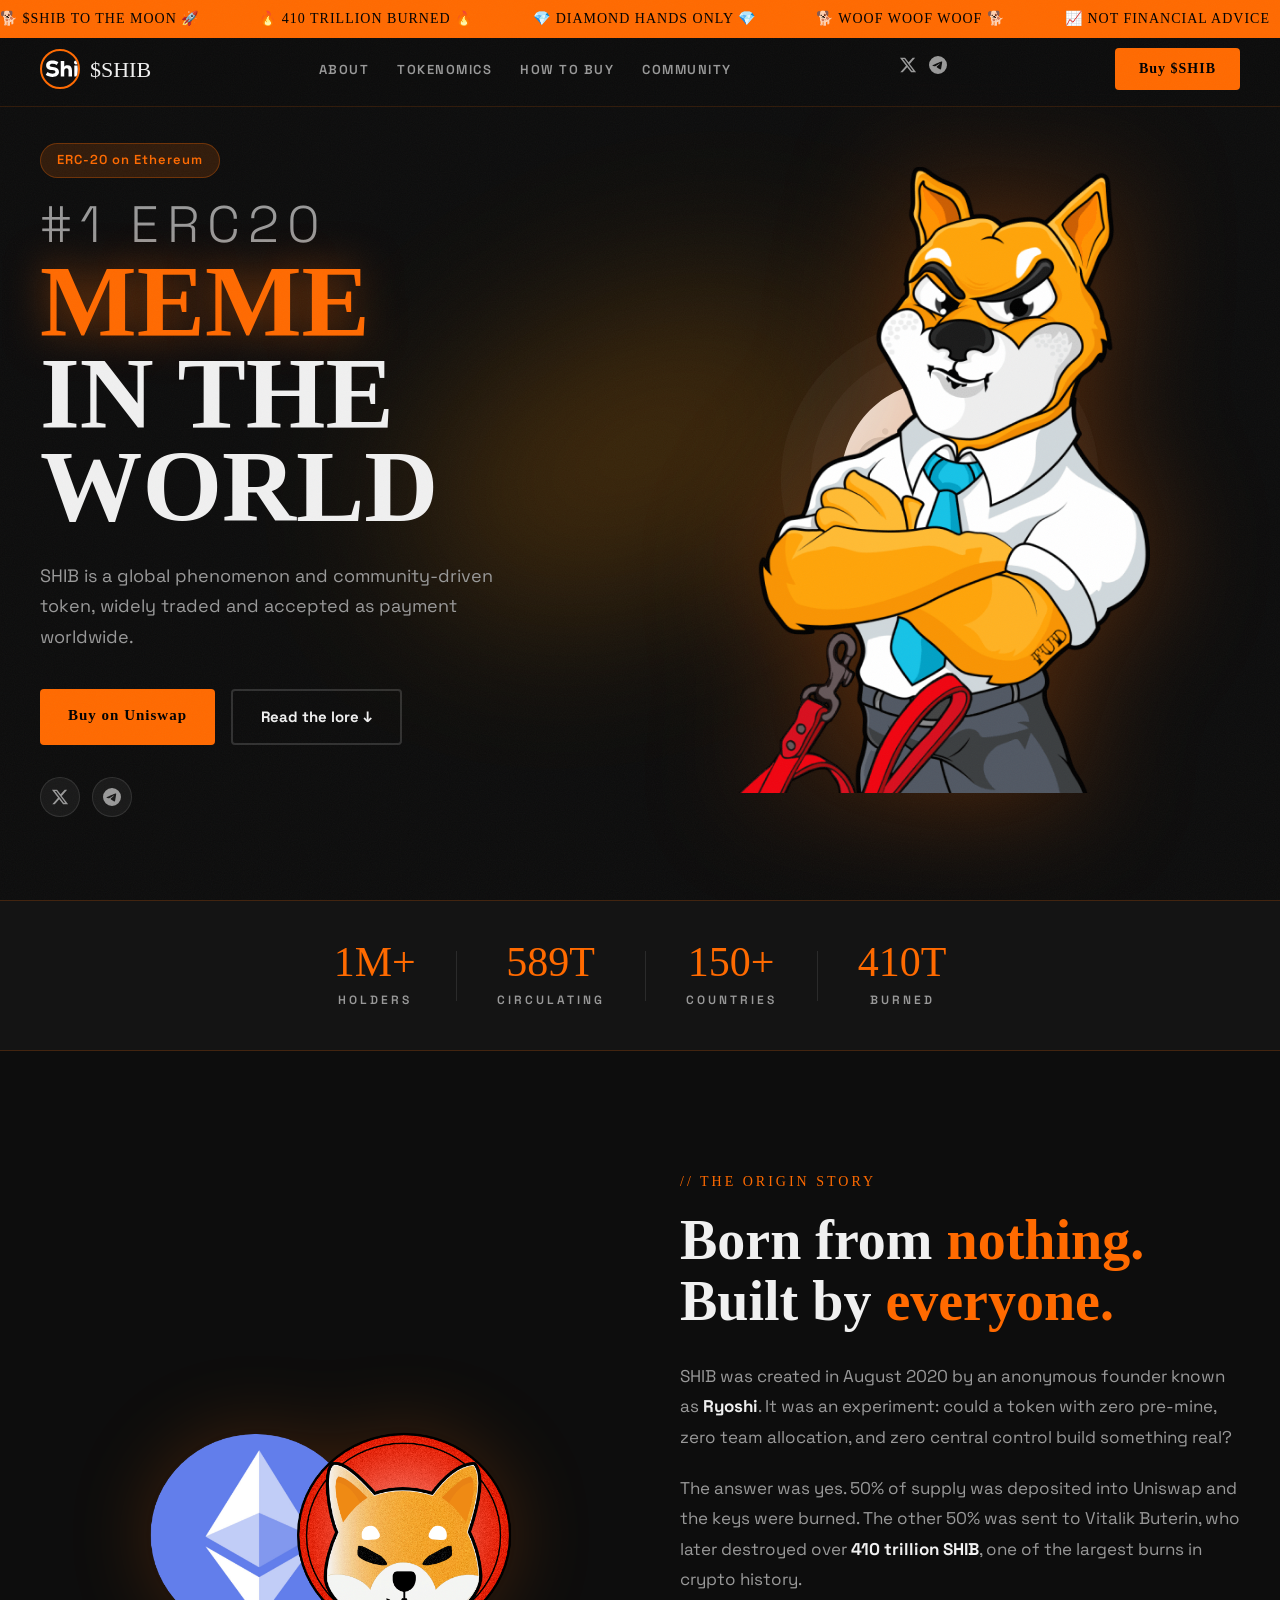
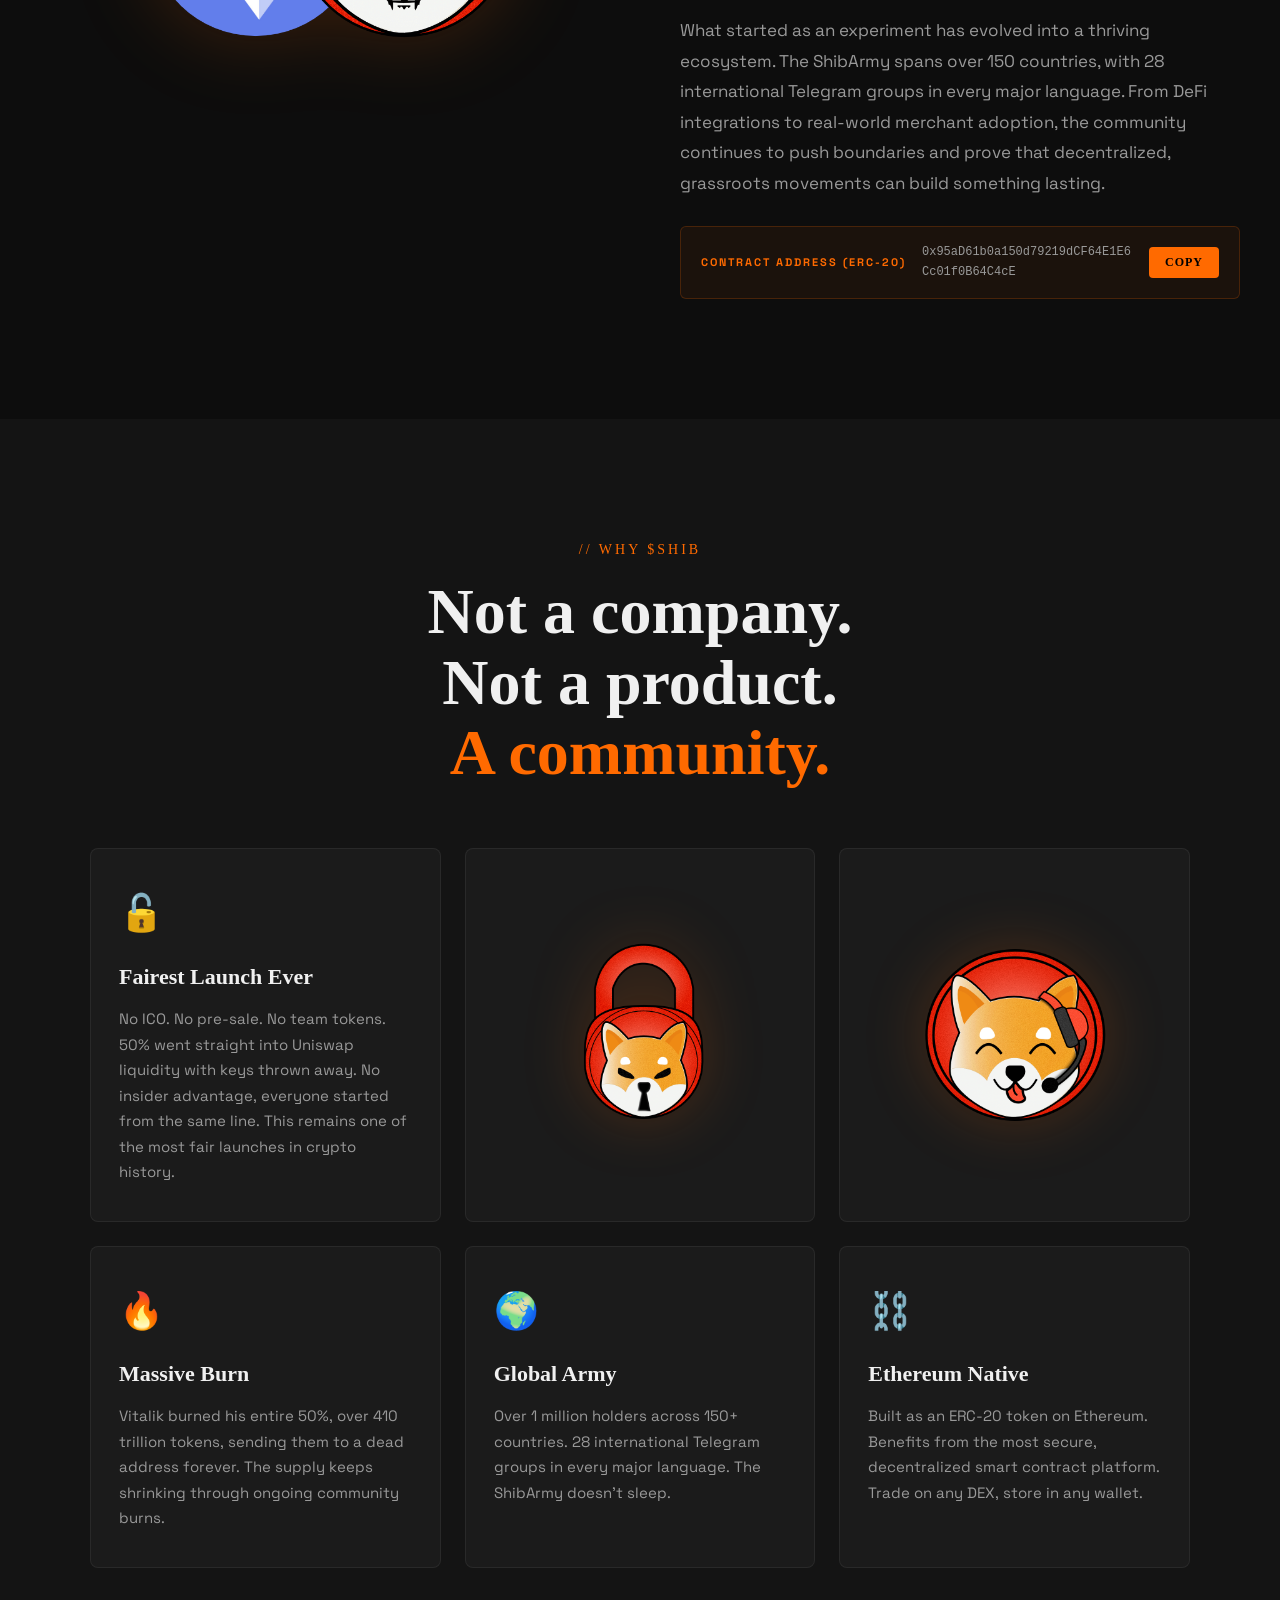
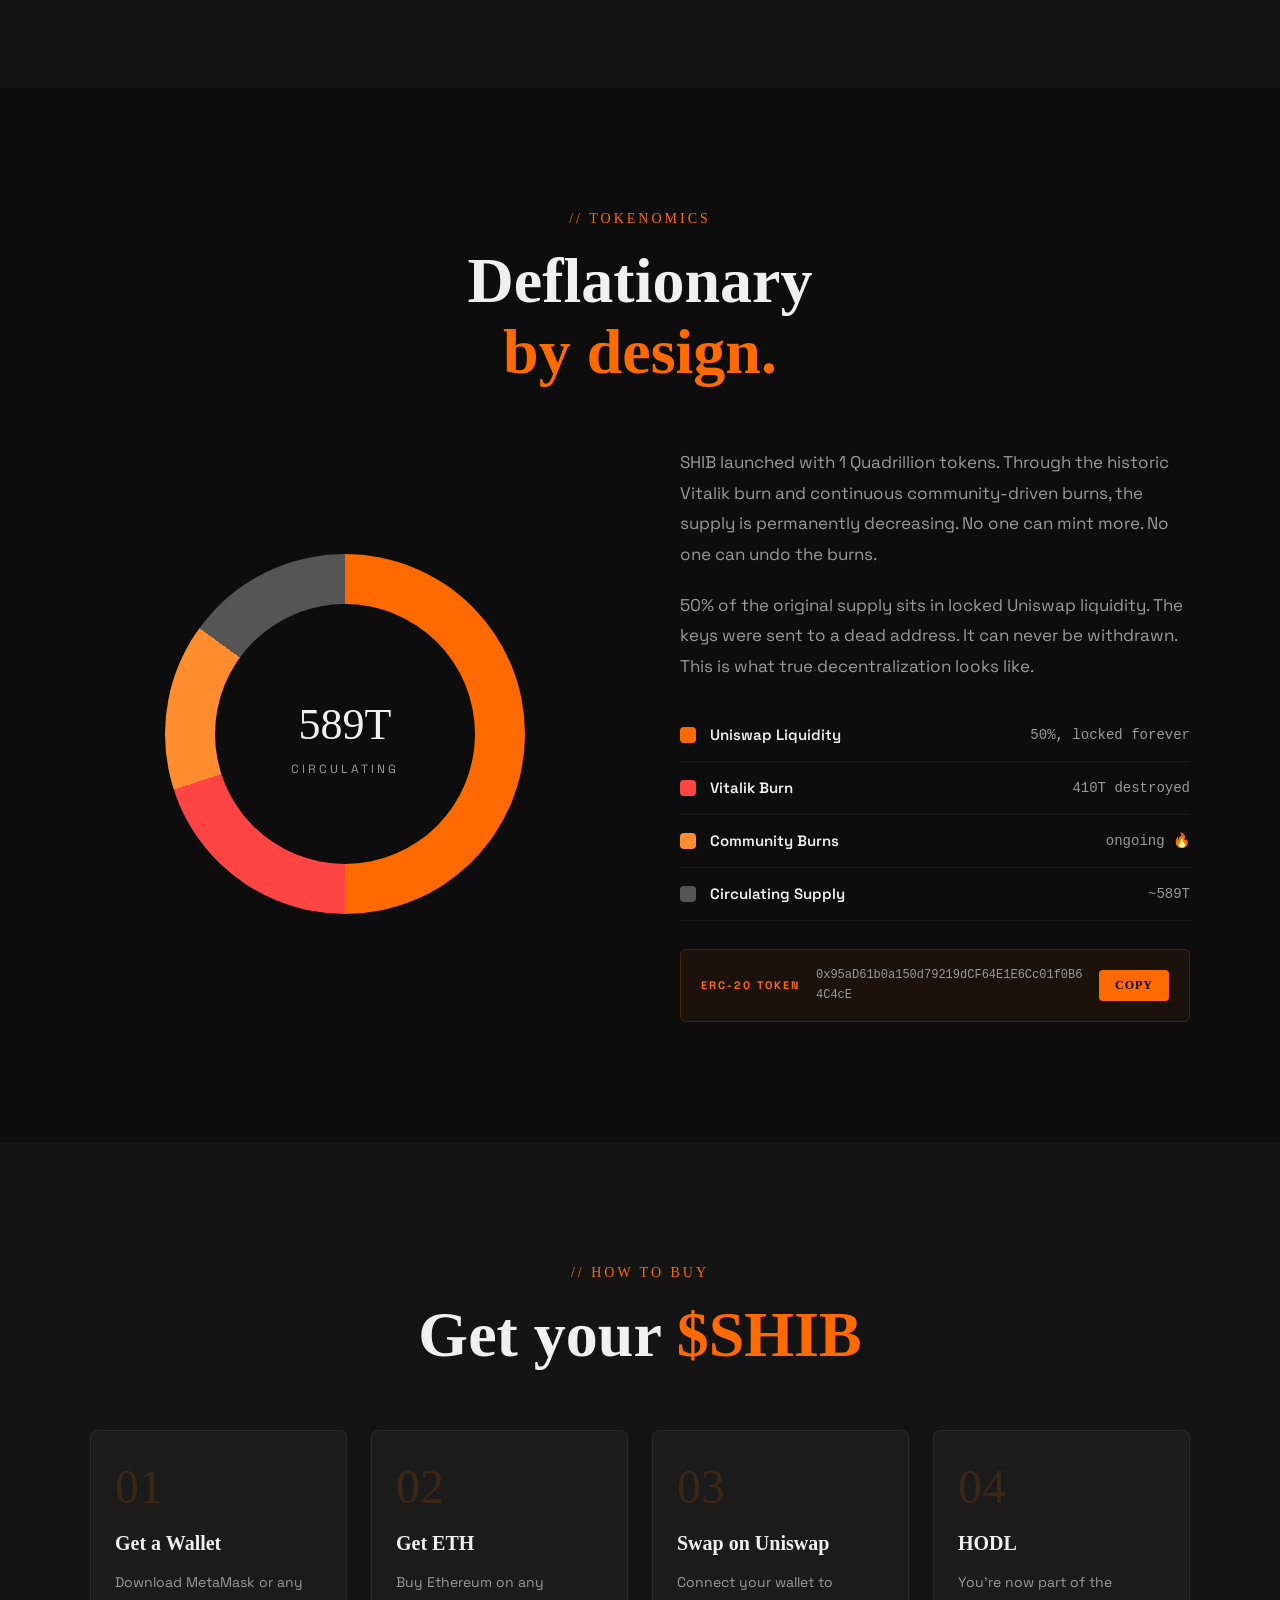
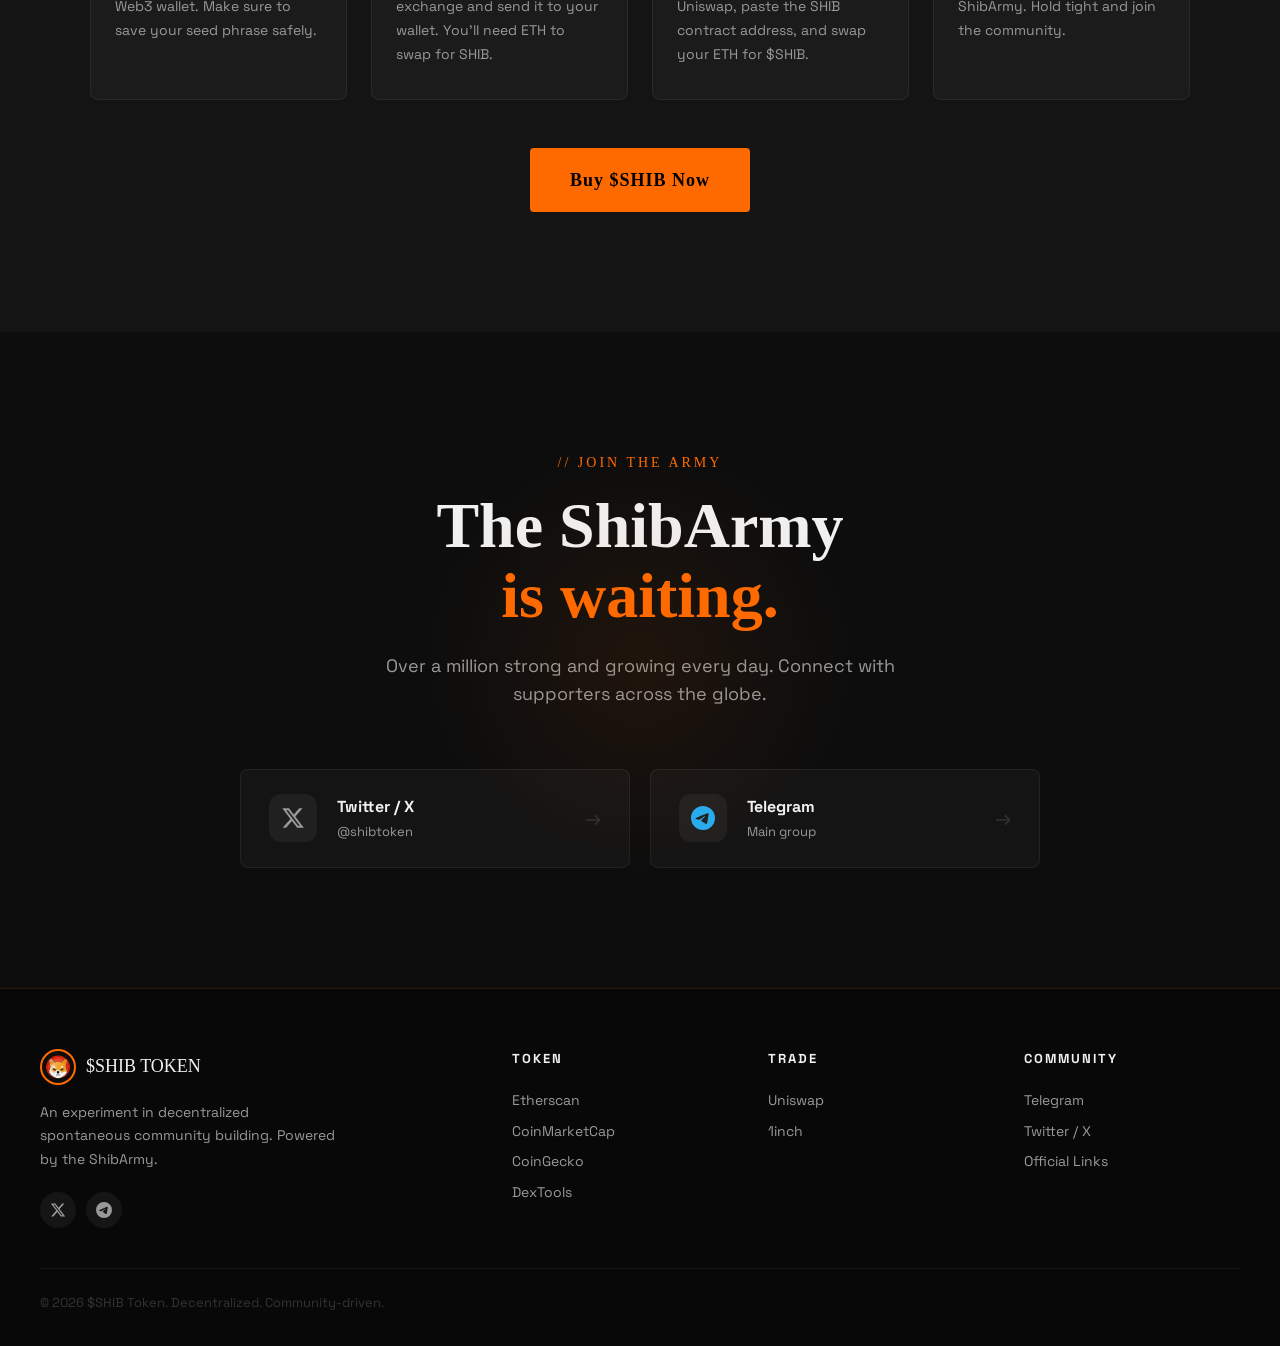
==== index.html @ 5018c24f "Update hero text and enrich about section" ====
<!DOCTYPE html>
<html lang="en">
<head>
<meta charset="UTF-8">
<meta name="viewport" content="width=device-width, initial-scale=1.0">
<title>$SHIB - Ranked #1 Token on ETH</title>
<meta name="description" content="SHIB is an experiment in decentralized spontaneous community building. The top ranked token on Ethereum.">
<link rel="icon" href="images/logo-shib.png">
<link rel="preconnect" href="https://fonts.googleapis.com">
<link href="https://fonts.googleapis.com/css2?family=Permanent+Marker&family=Space+Grotesk:wght@300;400;500;600;700&display=swap" rel="stylesheet">
<link rel="stylesheet" href="css/style.css">
</head>
<body>

<!-- NOISE OVERLAY -->
<div class="noise"></div>

<!-- MARQUEE TICKER -->
<div class="marquee-wrap">
  <div class="marquee">
    <span>🐕 $SHIB TO THE MOON 🚀</span>
    <span>🔥 410 TRILLION BURNED 🔥</span>
    <span>💎 DIAMOND HANDS ONLY 💎</span>
    <span>🐕 WOOF WOOF WOOF 🐕</span>
    <span>📈 NOT FINANCIAL ADVICE </span>
    <span>🌙 LAMBO SOON 🌙</span>
    <span>🐕 $SHIB TO THE MOON 🚀</span>
    <span>🔥 410 TRILLION BURNED 🔥</span>
    <span>💎 DIAMOND HANDS ONLY 💎</span>
    <span> WOOF WOOF WOOF 🐕</span>
    <span>📈 NOT FINANCIAL ADVICE 📈</span>
    <span>🌙 LAMBO SOON </span>
  </div>
</div>

<!-- NAV -->
<nav>
  <a href="#" class="logo">
    <img src="images/shibio_logo.svg" alt="SHIB">
    <span>$SHIB</span>
  </a>
  <ul>
    <li><a href="#about">About</a></li>
    <li><a href="#tokenomics">Tokenomics</a></li>
    <li><a href="#how-to-buy">How to Buy</a></li>
    <li><a href="#community">Community</a></li>
  </ul>
  <div class="nav-socials">
    <a href="https://x.com/0xShibToken" target="_blank" title="Twitter/X">
      <svg viewBox="0 0 24 24" fill="currentColor"><path d="M18.244 2.25h3.308l-7.227 8.26 8.502 11.24H16.17l-5.214-6.817L4.99 21.75H1.68l7.73-8.835L1.254 2.25H8.08l4.713 6.231zm-1.161 17.52h1.833L7.084 4.126H5.117z"/></svg>
    </a>
    <a href="https://t.me/+j9BqS_RCvS4wYzAx" target="_blank" title="Telegram">
      <svg viewBox="0 0 24 24" fill="currentColor"><path d="M11.944 0A12 12 0 0 0 0 12a12 12 0 0 0 12 12 12 12 0 0 0 12-12A12 12 0 0 0 12 0a12 12 0 0 0-.056 0zm4.962 7.224c.1-.002.321.023.465.14a.506.506 0 0 1 .171.325c.016.093.036.306.02.472-.18 1.898-.962 6.502-1.36 8.627-.168.9-.499 1.201-.82 1.23-.696.065-1.225-.46-1.9-.902-1.056-.693-1.653-1.124-2.678-1.8-1.185-.78-.417-1.21.258-1.91.177-.184 3.247-2.977 3.307-3.23.007-.032.014-.15-.056-.212s-.174-.041-.249-.024c-.106.024-1.793 1.14-5.061 3.345-.48.33-.913.49-1.302.48-.428-.008-1.252-.241-1.865-.44-.752-.245-1.349-.374-1.297-.789.027-.216.325-.437.893-.663 3.498-1.524 5.83-2.529 6.998-3.014 3.332-1.386 4.025-1.627 4.476-1.635z"/></svg>
    </a>
  </div>
  <a class="buy-btn" href="https://app.uniswap.org/#/swap?outputCurrency=0x95ad61b0a150d79219dcf64e1e6cc01f0b64c4ce" target="_blank">Buy $SHIB</a>
  <button class="mobile-toggle" onclick="document.querySelector('nav ul').classList.toggle('open')">☰</button>
</nav>

<!-- HERO -->
<section class="hero">
  <img src="images/bg-glow.svg" alt="" class="hero-bg-glow-svg">
  <div class="hero-bg-glow"></div>
  <div class="hero-bg-glow hero-bg-glow-2"></div>
  <div class="hero-content">
    <div class="hero-badge">ERC-20 on Ethereum</div>
    <h1>
      <span class="line1">#1 ERC20</span>
      <span class="line2">MEME</span>
      <span class="line3">IN THE WORLD</span>
    </h1>
    <p>
      SHIB is a global phenomenon and community-driven token, widely traded 
      and accepted as payment worldwide.
    </p>
    <div class="hero-btns">
      <a class="btn btn-primary" href="https://app.uniswap.org/#/swap?outputCurrency=0x95ad61b0a150d79219dcf64e1e6cc01f0b64c4ce" target="_blank">Buy on Uniswap</a>
      <a class="btn btn-outline" href="#about">Read the lore ↓</a>
    </div>
    <div class="hero-socials">
      <a href="https://x.com/0xShibToken" target="_blank" class="social-icon" title="Twitter/X">
        <svg viewBox="0 0 24 24" fill="currentColor"><path d="M18.244 2.25h3.308l-7.227 8.26 8.502 11.24H16.17l-5.214-6.817L4.99 21.75H1.68l7.73-8.835L1.254 2.25H8.08l4.713 6.231zm-1.161 17.52h1.833L7.084 4.126H5.117z"/></svg>
      </a>
      <a href="https://t.me/+j9BqS_RCvS4wYzAx" target="_blank" class="social-icon" title="Telegram">
        <svg viewBox="0 0 24 24" fill="currentColor"><path d="M11.944 0A12 12 0 0 0 0 12a12 12 0 0 0 12 12 12 12 0 0 0 12-12A12 12 0 0 0 12 0a12 12 0 0 0-.056 0zm4.962 7.224c.1-.002.321.023.465.14a.506.506 0 0 1 .171.325c.016.093.036.306.02.472-.18 1.898-.962 6.502-1.36 8.627-.168.9-.499 1.201-.82 1.23-.696.065-1.225-.46-1.9-.902-1.056-.693-1.653-1.124-2.678-1.8-1.185-.78-.417-1.21.258-1.91.177-.184 3.247-2.977 3.307-3.23.007-.032.014-.15-.056-.212s-.174-.041-.249-.024c-.106.024-1.793 1.14-5.061 3.345-.48.33-.913.49-1.302.48-.428-.008-1.252-.241-1.865-.44-.752-.245-1.349-.374-1.297-.789.027-.216.325-.437.893-.663 3.498-1.524 5.83-2.529 6.998-3.014 3.332-1.386 4.025-1.627 4.476-1.635z"/></svg>
      </a>
    </div>
  </div>
  <div class="hero-visual">
    <img src="images/hero-shib.png" alt="SHIB Army" class="hero-shiba-img">
    <img src="images/moon.svg" alt="" class="moon-bg-svg">
  </div>
</section>

<!-- STATS BAR -->
<section class="stats-bar">
  <div class="stat-item">
    <div class="stat-num">1M+</div>
    <div class="stat-label">HOLDERS</div>
  </div>
  <div class="stat-divider"></div>
  <div class="stat-item">
    <div class="stat-num">589T</div>
    <div class="stat-label">CIRCULATING</div>
  </div>
  <div class="stat-divider"></div>
  <div class="stat-item">
    <div class="stat-num">150+</div>
    <div class="stat-label">COUNTRIES</div>
  </div>
  <div class="stat-divider"></div>
  <div class="stat-item">
    <div class="stat-num">410T</div>
    <div class="stat-label">BURNED </div>
  </div>
</section>

<!-- ABOUT / STORY -->
<section class="about" id="about">
  <div class="about-visual">
    <img src="images/04dd44_d01ce0c2e5f9420c81550a1bb2af27e5.png" alt="SHIB on Ethereum">
  </div>
  <div class="about-text">
    <div class="section-tag">// THE ORIGIN STORY</div>
    <h2>Born from <em>nothing.</em><br>Built by <em>everyone.</em></h2>
    <p>
      SHIB was created in August 2020 by an anonymous founder known as <strong>Ryoshi</strong>. 
      It was an experiment: could a token with zero pre-mine, zero team allocation, 
      and zero central control build something real?
    </p>
    <p>
      The answer was yes. 50% of supply was deposited into Uniswap and the keys 
      were burned. The other 50% was sent to Vitalik Buterin, who later destroyed 
      over <strong>410 trillion SHIB</strong>, one of the largest burns in crypto history.
    </p>
    <p>
      What started as an experiment has evolved into a thriving ecosystem. 
      The ShibArmy spans over 150 countries, with 28 international Telegram groups 
      in every major language. From DeFi integrations to real-world merchant adoption, 
      the community continues to push boundaries and prove that decentralized, 
      grassroots movements can build something lasting.
    </p>
    <div class="contract-box">
      <div class="contract-label">CONTRACT ADDRESS (ERC-20)</div>
      <div class="contract-addr">0x95aD61b0a150d79219dCF64E1E6Cc01f0B64C4cE</div>
      <button onclick="copyAddr(this)">COPY</button>
    </div>
  </div>
</section>

<!-- WHY SHIB -->
<section class="why-shib" id="features">
  <div class="section-header">
    <div class="section-tag">// WHY $SHIB</div>
    <h2>Not a company.<br>Not a product.<br><em>A community.</em></h2>
  </div>

  <div class="cards-grid">
    <div class="info-card">
      <div class="card-icon">🔓</div>
      <h3>Fairest Launch Ever</h3>
      <p>No ICO. No pre-sale. No team tokens. 50% went straight into Uniswap liquidity with keys thrown away. No insider advantage, everyone started from the same line. This remains one of the most fair launches in crypto history.</p>
    </div>
    <div class="info-card visual-card">
      <img src="images/04dd44_9ca2438480244b739e6771fefe79c482.png" alt="Locked">
    </div>
    <div class="info-card visual-card">
      <img src="images/04dd44_1ef4b6443b5245468d4ca9738fdfabd9.png" alt="Community">
    </div>
    <div class="info-card">
      <div class="card-icon">🔥</div>
      <h3>Massive Burn</h3>
      <p>Vitalik burned his entire 50%, over 410 trillion tokens, sending them to a dead address forever. The supply keeps shrinking through ongoing community burns.</p>
    </div>
    <div class="info-card">
      <div class="card-icon">🌍</div>
      <h3>Global Army</h3>
      <p>Over 1 million holders across 150+ countries. 28 international Telegram groups in every major language. The ShibArmy doesn't sleep.</p>
    </div>
    <div class="info-card">
      <div class="card-icon">⛓️</div>
      <h3>Ethereum Native</h3>
      <p>Built as an ERC-20 token on Ethereum. Benefits from the most secure, decentralized smart contract platform. Trade on any DEX, store in any wallet.</p>
    </div>
  </div>
</section>

<!-- TOKENOMICS -->
<section class="tokenomics" id="tokenomics">
  <div class="section-header">
    <div class="section-tag">// TOKENOMICS</div>
    <h2>Deflationary<br><em>by design.</em></h2>
  </div>
  <div class="tokenomics-content">
    <div class="token-chart-wrap">
      <div class="token-chart">
        <div class="donut"></div>
        <div class="donut-center">
          <div class="donut-num">589T</div>
          <div class="donut-label">CIRCULATING</div>
        </div>
      </div>
    </div>
    <div class="token-info">
      <p>
        SHIB launched with 1 Quadrillion tokens. Through the historic Vitalik burn 
        and continuous community-driven burns, the supply is permanently decreasing. 
        No one can mint more. No one can undo the burns.
      </p>
      <p>
        50% of the original supply sits in locked Uniswap liquidity.
        The keys were sent to a dead address. It can never be withdrawn. 
        This is what true decentralization looks like.
      </p>
      <div class="token-legend">
        <div class="legend-row">
          <div class="legend-color" style="background:var(--orange)"></div>
          <span>Uniswap Liquidity</span>
          <span class="legend-pct">50%, locked forever</span>
        </div>
        <div class="legend-row">
          <div class="legend-color" style="background:#ff4444"></div>
          <span>Vitalik Burn</span>
          <span class="legend-pct">410T destroyed</span>
        </div>
        <div class="legend-row">
          <div class="legend-color" style="background:#ff8c2e"></div>
          <span>Community Burns</span>
          <span class="legend-pct">ongoing 🔥</span>
        </div>
        <div class="legend-row">
          <div class="legend-color" style="background:#555"></div>
          <span>Circulating Supply</span>
          <span class="legend-pct">~589T</span>
        </div>
      </div>
      <div class="contract-box">
        <div class="contract-label">ERC-20 TOKEN</div>
        <div class="contract-addr">0x95aD61b0a150d79219dCF64E1E6Cc01f0B64C4cE</div>
        <button onclick="copyAddr(this)">COPY</button>
      </div>
    </div>
  </div>
</section>

<!-- HOW TO BUY -->
<section class="how-to-buy" id="how-to-buy">
  <div class="section-header">
    <div class="section-tag">// HOW TO BUY</div>
    <h2>Get your <em>$SHIB</em></h2>
  </div>
  <div class="steps-grid">
    <div class="step-card">
      <div class="step-num">01</div>
      <h3>Get a Wallet</h3>
      <p>Download MetaMask or any Web3 wallet. Make sure to save your seed phrase safely.</p>
    </div>
    <div class="step-card">
      <div class="step-num">02</div>
      <h3>Get ETH</h3>
      <p>Buy Ethereum on any exchange and send it to your wallet. You'll need ETH to swap for SHIB.</p>
    </div>
    <div class="step-card">
      <div class="step-num">03</div>
      <h3>Swap on Uniswap</h3>
      <p>Connect your wallet to Uniswap, paste the SHIB contract address, and swap your ETH for $SHIB.</p>
    </div>
    <div class="step-card">
      <div class="step-num">04</div>
      <h3>HODL</h3>
      <p>You're now part of the ShibArmy. Hold tight and join the community.</p>
    </div>
  </div>
  <div class="how-to-buy-cta">
    <a class="btn btn-primary btn-large" href="https://app.uniswap.org/#/swap?outputCurrency=0x95ad61b0a150d79219dcf64e1e6cc01f0b64c4ce" target="_blank"> Buy $SHIB Now</a>
  </div>
</section>

<!-- COMMUNITY -->
<section class="community" id="community">
  <div class="community-bg-glow"></div>
  <div class="section-header">
    <div class="section-tag">// JOIN THE ARMY</div>
    <h2>The ShibArmy<br><em>is waiting.</em></h2>
    <p>Over a million strong and growing every day. Connect with supporters across the globe.</p>
  </div>
  <div class="social-links">
    <a href="https://x.com/0xShibToken" target="_blank" class="social-link-card">
      <div class="social-link-icon">
        <svg viewBox="0 0 24 24" fill="currentColor"><path d="M18.244 2.25h3.308l-7.227 8.26 8.502 11.24H16.17l-5.214-6.817L4.99 21.75H1.68l7.73-8.835L1.254 2.25H8.08l4.713 6.231zm-1.161 17.52h1.833L7.084 4.126H5.117z"/></svg>
      </div>
      <div class="social-link-info">
        <h4>Twitter / X</h4>
        <p>@shibtoken</p>
      </div>
      <div class="social-link-arrow">→</div>
    </a>
    <a href="https://t.me/+j9BqS_RCvS4wYzAx" target="_blank" class="social-link-card">
      <div class="social-link-icon telegram-icon">
        <svg viewBox="0 0 24 24" fill="currentColor"><path d="M11.944 0A12 12 0 0 0 0 12a12 12 0 0 0 12 12 12 12 0 0 0 12-12A12 12 0 0 0 12 0a12 12 0 0 0-.056 0zm4.962 7.224c.1-.002.321.023.465.14a.506.506 0 0 1 .171.325c.016.093.036.306.02.472-.18 1.898-.962 6.502-1.36 8.627-.168.9-.499 1.201-.82 1.23-.696.065-1.225-.46-1.9-.902-1.056-.693-1.653-1.124-2.678-1.8-1.185-.78-.417-1.21.258-1.91.177-.184 3.247-2.977 3.307-3.23.007-.032.014-.15-.056-.212s-.174-.041-.249-.024c-.106.024-1.793 1.14-5.061 3.345-.48.33-.913.49-1.302.48-.428-.008-1.252-.241-1.865-.44-.752-.245-1.349-.374-1.297-.789.027-.216.325-.437.893-.663 3.498-1.524 5.83-2.529 6.998-3.014 3.332-1.386 4.025-1.627 4.476-1.635z"/></svg>
      </div>
      <div class="social-link-info">
        <h4>Telegram</h4>
        <p>Main group</p>
      </div>
      <div class="social-link-arrow">→</div>
    </a>
  </div>
</section>

<!-- FOOTER -->
<footer>
  <div class="footer-top">
    <div class="footer-brand-col">
      <div class="footer-logo">
        <img src="images/logo-shib.png" alt="SHIB">
        <span>$SHIB TOKEN</span>
      </div>
      <p>An experiment in decentralized spontaneous community building. Powered by the ShibArmy.</p>
      <div class="footer-socials">
        <a href="https://x.com/0xShibToken" target="_blank">
          <svg viewBox="0 0 24 24" fill="currentColor"><path d="M18.244 2.25h3.308l-7.227 8.26 8.502 11.24H16.17l-5.214-6.817L4.99 21.75H1.68l7.73-8.835L1.254 2.25H8.08l4.713 6.231zm-1.161 17.52h1.833L7.084 4.126H5.117z"/></svg>
        </a>
        <a href="https://t.me/+j9BqS_RCvS4wYzAx" target="_blank">
          <svg viewBox="0 0 24 24" fill="currentColor"><path d="M11.944 0A12 12 0 0 0 0 12a12 12 0 0 0 12 12 12 12 0 0 0 12-12A12 12 0 0 0 12 0a12 12 0 0 0-.056 0zm4.962 7.224c.1-.002.321.023.465.14a.506.506 0 0 1 .171.325c.016.093.036.306.02.472-.18 1.898-.962 6.502-1.36 8.627-.168.9-.499 1.201-.82 1.23-.696.065-1.225-.46-1.9-.902-1.056-.693-1.653-1.124-2.678-1.8-1.185-.78-.417-1.21.258-1.91.177-.184 3.247-2.977 3.307-3.23.007-.032.014-.15-.056-.212s-.174-.041-.249-.024c-.106.024-1.793 1.14-5.061 3.345-.48.33-.913.49-1.302.48-.428-.008-1.252-.241-1.865-.44-.752-.245-1.349-.374-1.297-.789.027-.216.325-.437.893-.663 3.498-1.524 5.83-2.529 6.998-3.014 3.332-1.386 4.025-1.627 4.476-1.635z"/></svg>
        </a>
      </div>
    </div>
    <div class="footer-links-col">
      <h5>Token</h5>
      <a href="https://etherscan.io/token/0x95aD61b0a150d79219dCF64E1E6Cc01f0B64C4cE" target="_blank">Etherscan</a>
      <a href="https://coinmarketcap.com/en/currencies/shiba-inu/" target="_blank">CoinMarketCap</a>
      <a href="https://www.coingecko.com/en/coins/shiba-inu" target="_blank">CoinGecko</a>
      <a href="https://www.dextools.io/app/uniswap/pair-explorer/0x811beed0119b4afce20d2583eb608c6f7af1954f" target="_blank">DexTools</a>
    </div>
    <div class="footer-links-col">
      <h5>Trade</h5>
      <a href="https://app.uniswap.org/#/swap?outputCurrency=0x95ad61b0a150d79219dcf64e1e6cc01f0b64c4ce" target="_blank">Uniswap</a>
      <a href="https://1inch.exchange/#/" target="_blank">1inch</a>
    </div>
    <div class="footer-links-col">
      <h5>Community</h5>
      <a href="https://t.me/+j9BqS_RCvS4wYzAx" target="_blank">Telegram</a>
      <a href="https://x.com/0xShibToken" target="_blank">Twitter / X</a>
      <a href="https://linktr.ee/officialshibtoken" target="_blank">Official Links</a>
    </div>
  </div>
  <div class="footer-bottom">
    <span>&copy; 2026 $SHIB Token. Decentralized. Community-driven.</span>
  </div>
</footer>

<script>
function copyAddr(btn) {
  const addr = '0x95aD61b0a150d79219dCF64E1E6Cc01f0B64C4cE';
  navigator.clipboard.writeText(addr).then(() => {
    const orig = btn.textContent;
    btn.textContent = 'COPIED!';
    btn.style.background = '#22c55e';
    setTimeout(() => {
      btn.textContent = orig;
      btn.style.background = '';
    }, 2000);
  });
}

document.querySelectorAll('a[href^="#"]').forEach(a => {
  a.addEventListener('click', e => {
    e.preventDefault();
    const t = document.querySelector(a.getAttribute('href'));
    if (t) t.scrollIntoView({ behavior: 'smooth', block: 'start' });
  });
});

// Parallax on hero image
window.addEventListener('scroll', () => {
  const hero = document.querySelector('.hero-shiba-img');
  if (hero) {
    const scrolled = window.pageYOffset;
    hero.style.transform = `translateY(${scrolled * 0.15}px)`;
  }
});
</script>
</body>
</html>
---- css/style.css ----
/* =============================================
   $SHIB — Meme Coin Style
   Raw, bold, chaotic energy
   ============================================= */

*, *::before, *::after { margin: 0; padding: 0; box-sizing: border-box; }

:root {
  --black: #000;
  --bg: #0d0d0d;
  --bg-card: #141414;
  --orange: #ff6a00;
  --orange-hot: #ff4500;
  --orange-light: #ff8c2e;
  --white: #f0f0f0;
  --gray: #999;
  --gray-dark: #333;
  --font-body: 'Space Grotesk', sans-serif;
  --font-marker: 'Permanent Marker', cursive;
}

html { scroll-behavior: smooth; }

body {
  font-family: var(--font-body);
  background: var(--bg);
  color: var(--white);
  line-height: 1.6;
  overflow-x: hidden;
}

a { color: inherit; text-decoration: none; }
img { max-width: 100%; display: block; }
::selection { background: var(--orange); color: var(--black); }

/* NOISE OVERLAY */
.noise {
  position: fixed;
  top: 0; left: 0;
  width: 100%; height: 100%;
  pointer-events: none;
  z-index: 9999;
  opacity: 0.035;
  background-image: url("data:image/svg+xml,%3Csvg viewBox='0 0 256 256' xmlns='http://www.w3.org/2000/svg'%3E%3Cfilter id='n'%3E%3CfeTurbulence type='fractalNoise' baseFrequency='0.9' numOctaves='4' stitchTiles='stitch'/%3E%3C/filter%3E%3Crect width='100%25' height='100%25' filter='url(%23n)'/%3E%3C/svg%3E");
  background-repeat: repeat;
  background-size: 256px 256px;
}

/* MARQUEE */
.marquee-wrap {
  position: fixed;
  top: 0; left: 0;
  width: 100%;
  z-index: 200;
  background: var(--orange);
  color: var(--black);
  padding: 8px 0;
  overflow: hidden;
  font-family: var(--font-marker);
  font-size: 14px;
  letter-spacing: 1px;
}
.marquee {
  display: flex;
  gap: 60px;
  animation: marquee 20s linear infinite;
  white-space: nowrap;
  width: max-content;
}
.marquee span {
  flex-shrink: 0;
}
@keyframes marquee {
  0% { transform: translateX(0); }
  100% { transform: translateX(-50%); }
}

/* NAV */
nav {
  position: fixed;
  top: 32px;
  left: 0; width: 100%;
  z-index: 100;
  padding: 16px 40px;
  display: flex;
  justify-content: space-between;
  align-items: center;
  background: rgba(13,13,13,0.85);
  backdrop-filter: blur(16px);
  border-bottom: 1px solid rgba(255,106,0,0.15);
}
nav .logo {
  display: flex;
  align-items: center;
  gap: 10px;
  font-family: var(--font-marker);
  font-size: 22px;
  color: var(--white);
}
nav .logo img {
  width: 40px; height: 40px;
  border-radius: 50%;
  border: 2px solid var(--orange);
  object-fit: cover;
  background: var(--bg);
}
nav ul {
  display: flex;
  gap: 28px;
  list-style: none;
}
nav ul a {
  font-size: 13px;
  font-weight: 600;
  text-transform: uppercase;
  letter-spacing: 1.5px;
  color: var(--gray);
  transition: color 0.3s;
}
nav ul a:hover { color: var(--orange); }

.nav-socials {
  display: flex;
  gap: 12px;
  align-items: center;
}
.nav-socials a {
  color: var(--gray);
  transition: color 0.3s, transform 0.3s;
}
.nav-socials a:hover {
  color: var(--orange);
  transform: scale(1.2);
}
.nav-socials svg {
  width: 18px; height: 18px;
}

.buy-btn {
  background: var(--orange);
  color: var(--black);
  padding: 10px 24px;
  border-radius: 4px;
  font-weight: 700;
  font-size: 14px;
  font-family: var(--font-marker);
  letter-spacing: 1px;
  transition: all 0.3s;
}
.buy-btn:hover {
  background: var(--orange-light);
  transform: translateY(-2px);
  box-shadow: 0 4px 20px rgba(255,106,0,0.4);
}

.mobile-toggle {
  display: none;
  background: none;
  border: 2px solid var(--orange);
  color: var(--orange);
  font-size: 20px;
  padding: 4px 10px;
  border-radius: 4px;
  cursor: pointer;
}

/* HERO */
.hero {
  min-height: 100vh;
  display: grid;
  grid-template-columns: 1fr 1fr;
  align-items: center;
  padding: 140px 40px 80px;
  position: relative;
  overflow: hidden;
}
.hero-bg-glow-svg {
  position: absolute;
  top: 50%;
  left: 50%;
  transform: translate(-50%, -50%);
  width: 100%;
  max-width: 900px;
  height: auto;
  z-index: 0;
  opacity: 0.6;
  pointer-events: none;
}
.hero-bg-glow {
  display: none;
}
.hero-bg-glow-2 {
  display: none;
}
@keyframes glowPulse {
  0%, 100% { transform: scale(1); opacity: 0.6; }
  50% { transform: scale(1.15); opacity: 1; }
}

.hero-content {
  position: relative;
  z-index: 2;
}
.hero-badge {
  display: inline-block;
  background: rgba(255,106,0,0.15);
  border: 1px solid rgba(255,106,0,0.3);
  color: var(--orange);
  padding: 6px 16px;
  border-radius: 20px;
  font-size: 13px;
  font-weight: 600;
  margin-bottom: 24px;
  letter-spacing: 1px;
}
.hero-content h1 {
  font-family: var(--font-marker);
  font-size: clamp(56px, 8vw, 110px);
  line-height: 0.9;
  margin-bottom: 28px;
}
.hero-content h1 .line1 {
  display: block;
  font-size: 0.5em;
  color: var(--gray);
  font-family: var(--font-body);
  font-weight: 300;
  letter-spacing: 8px;
  text-transform: uppercase;
  margin-bottom: 8px;
}
.hero-content h1 .line2 {
  display: block;
  color: var(--orange);
  text-shadow: 0 0 40px rgba(255,106,0,0.5);
}
.hero-content h1 .line3 {
  display: block;
  color: var(--white);
}

.hero-content p {
  font-size: 18px;
  color: var(--gray);
  max-width: 480px;
  margin-bottom: 36px;
  line-height: 1.7;
}

.hero-btns {
  display: flex;
  gap: 16px;
  flex-wrap: wrap;
  margin-bottom: 32px;
}
.btn {
  padding: 14px 28px;
  border-radius: 4px;
  font-weight: 700;
  font-size: 15px;
  transition: all 0.3s;
  border: none;
  cursor: pointer;
  display: inline-block;
  font-family: var(--font-body);
}
.btn-primary {
  background: var(--orange);
  color: var(--black);
  font-family: var(--font-marker);
  letter-spacing: 1px;
}
.btn-primary:hover {
  background: var(--orange-light);
  transform: translateY(-3px);
  box-shadow: 0 8px 30px rgba(255,106,0,0.4);
}
.btn-outline {
  background: transparent;
  color: var(--white);
  border: 2px solid rgba(255,255,255,0.15);
}
.btn-outline:hover {
  border-color: var(--orange);
  color: var(--orange);
}
.btn-large {
  padding: 18px 40px;
  font-size: 18px;
}

.hero-socials {
  display: flex;
  gap: 12px;
}
.social-icon {
  width: 40px; height: 40px;
  display: flex;
  align-items: center;
  justify-content: center;
  background: rgba(255,255,255,0.05);
  border: 1px solid rgba(255,255,255,0.1);
  border-radius: 50%;
  color: var(--gray);
  transition: all 0.3s;
}
.social-icon:hover {
  background: var(--orange);
  color: var(--black);
  border-color: var(--orange);
  transform: translateY(-3px);
}
.social-icon svg {
  width: 18px; height: 18px;
}

/* HERO VISUAL */
.hero-visual {
  position: relative;
  z-index: 2;
  display: flex;
  justify-content: center;
  align-items: center;
  min-height: 500px;
}
.hero-shiba-img {
  width: 100%;
  max-width: 420px;
  position: relative;
  z-index: 2;
  filter: drop-shadow(0 0 60px rgba(255,106,0,0.3));
  animation: heroFloat 5s ease-in-out infinite;
}
@keyframes heroFloat {
  0%, 100% { transform: translateY(0); }
  50% { transform: translateY(-16px); }
}
.moon-bg-svg {
  position: absolute;
  width: 450px;
  height: 450px;
  z-index: 1;
  top: 50%;
  left: 50%;
  transform: translate(-50%, -50%);
  opacity: 0.9;
}

/* STATS BAR */
.stats-bar {
  display: flex;
  align-items: center;
  justify-content: center;
  padding: 40px;
  background: var(--bg-card);
  border-top: 1px solid rgba(255,106,0,0.2);
  border-bottom: 1px solid rgba(255,106,0,0.2);
}
.stat-item {
  text-align: center;
  padding: 0 40px;
}
.stat-num {
  font-family: var(--font-marker);
  font-size: 42px;
  color: var(--orange);
  line-height: 1;
  margin-bottom: 8px;
}
.stat-label {
  font-size: 12px;
  color: var(--gray);
  text-transform: uppercase;
  letter-spacing: 3px;
  font-weight: 600;
}
.stat-divider {
  width: 1px;
  height: 50px;
  background: rgba(255,255,255,0.1);
}

/* SECTION TAG */
.section-tag {
  font-family: var(--font-marker);
  font-size: 14px;
  color: var(--orange);
  letter-spacing: 3px;
  margin-bottom: 16px;
}
.section-header {
  text-align: center;
  margin-bottom: 60px;
}
.section-header h2 {
  font-family: var(--font-marker);
  font-size: clamp(36px, 5vw, 64px);
  line-height: 1.1;
  margin-bottom: 20px;
}
.section-header h2 em {
  font-style: normal;
  color: var(--orange);
}
.section-header p {
  font-size: 18px;
  color: var(--gray);
  max-width: 600px;
  margin: 0 auto;
}

/* ABOUT */
.about {
  padding: 120px 40px;
  display: grid;
  grid-template-columns: 1fr 1fr;
  gap: 80px;
  align-items: center;
}
.about-visual img {
  width: 100%;
  max-width: 450px;
  margin: 0 auto;
  filter: drop-shadow(0 0 40px rgba(255,106,0,0.2));
}
.about-text h2 {
  font-family: var(--font-marker);
  font-size: clamp(32px, 4.5vw, 56px);
  line-height: 1.1;
  margin-bottom: 28px;
}
.about-text h2 em {
  font-style: normal;
  color: var(--orange);
}
.about-text p {
  font-size: 17px;
  color: var(--gray);
  margin-bottom: 20px;
  line-height: 1.8;
}
.about-text p strong {
  color: var(--white);
}
.highlight {
  color: var(--orange);
  font-weight: 700;
}

/* CONTRACT BOX */
.contract-box {
  margin-top: 28px;
  padding: 16px 20px;
  background: rgba(255,106,0,0.06);
  border: 1px solid rgba(255,106,0,0.2);
  border-radius: 6px;
  display: flex;
  align-items: center;
  gap: 16px;
  flex-wrap: wrap;
}
.contract-label {
  font-size: 11px;
  color: var(--orange);
  text-transform: uppercase;
  letter-spacing: 2px;
  font-weight: 700;
}
.contract-addr {
  font-family: 'Courier New', monospace;
  font-size: 12px;
  color: var(--gray);
  word-break: break-all;
  flex: 1;
  min-width: 200px;
}
.contract-box button {
  background: var(--orange);
  color: var(--black);
  border: none;
  padding: 8px 16px;
  border-radius: 4px;
  font-weight: 700;
  font-size: 12px;
  cursor: pointer;
  font-family: var(--font-marker);
  letter-spacing: 1px;
  transition: all 0.3s;
  flex-shrink: 0;
}
.contract-box button:hover {
  background: var(--orange-light);
}

/* WHY SHIB */
.why-shib {
  padding: 120px 40px;
  background: var(--bg-card);
}
.cards-grid {
  display: grid;
  grid-template-columns: repeat(3, 1fr);
  gap: 24px;
  max-width: 1100px;
  margin: 0 auto;
}
.info-card {
  background: rgba(255,255,255,0.03);
  border: 1px solid rgba(255,255,255,0.06);
  padding: 36px 28px;
  border-radius: 8px;
  transition: all 0.4s;
}
.info-card:hover {
  border-color: rgba(255,106,0,0.3);
  transform: translateY(-4px);
  box-shadow: 0 12px 40px rgba(0,0,0,0.3);
}
.info-card .card-icon {
  font-size: 36px;
  margin-bottom: 16px;
}
.info-card h3 {
  font-family: var(--font-marker);
  font-size: 22px;
  margin-bottom: 12px;
  color: var(--white);
}
.info-card p {
  font-size: 15px;
  color: var(--gray);
  line-height: 1.7;
}
.visual-card {
  display: flex;
  align-items: center;
  justify-content: center;
  padding: 24px;
}
.visual-card img {
  width: 100%;
  max-width: 250px;
  filter: drop-shadow(0 0 30px rgba(255,106,0,0.2));
}

/* TOKENOMICS */
.tokenomics {
  padding: 120px 40px;
}
.tokenomics-content {
  display: grid;
  grid-template-columns: 1fr 1fr;
  gap: 80px;
  align-items: center;
  max-width: 1100px;
  margin: 0 auto;
}
.token-chart-wrap {
  display: flex;
  justify-content: center;
}
.token-chart {
  position: relative;
  width: 360px;
  height: 360px;
}
.donut {
  width: 100%;
  height: 100%;
  border-radius: 50%;
  background: conic-gradient(
    var(--orange) 0deg 180deg,
    #ff4444 180deg 252deg,
    #ff8c2e 252deg 306deg,
    #555 306deg 360deg
  );
  position: relative;
  animation: donutSpin 50s linear infinite;
}
@keyframes donutSpin {
  to { transform: rotate(360deg); }
}
.donut::after {
  content: '';
  position: absolute;
  inset: 50px;
  background: var(--bg);
  border-radius: 50%;
}
.donut-center {
  position: absolute;
  inset: 0;
  display: flex;
  flex-direction: column;
  align-items: center;
  justify-content: center;
  z-index: 2;
}
.donut-num {
  font-family: var(--font-marker);
  font-size: 44px;
  color: var(--white);
}
.donut-label {
  font-size: 12px;
  color: var(--gray);
  text-transform: uppercase;
  letter-spacing: 3px;
}
.token-info p {
  font-size: 17px;
  color: var(--gray);
  margin-bottom: 20px;
  line-height: 1.8;
}
.token-legend {
  margin: 28px 0;
}
.legend-row {
  display: flex;
  align-items: center;
  gap: 14px;
  padding: 14px 0;
  border-bottom: 1px solid rgba(255,255,255,0.05);
}
.legend-color {
  width: 16px; height: 16px;
  border-radius: 4px;
  flex-shrink: 0;
}
.legend-row span:first-of-type {
  flex: 1;
  font-size: 15px;
  font-weight: 600;
  color: var(--white);
}
.legend-pct {
  font-size: 14px;
  color: var(--gray);
  font-family: 'Courier New', monospace;
}

/* HOW TO BUY */
.how-to-buy {
  padding: 120px 40px;
  background: var(--bg-card);
}
.steps-grid {
  display: grid;
  grid-template-columns: repeat(4, 1fr);
  gap: 24px;
  max-width: 1100px;
  margin: 0 auto 48px;
}
.step-card {
  background: rgba(255,255,255,0.03);
  border: 1px solid rgba(255,255,255,0.06);
  padding: 32px 24px;
  border-radius: 8px;
  transition: all 0.4s;
  position: relative;
}
.step-card:hover {
  border-color: rgba(255,106,0,0.3);
  transform: translateY(-4px);
}
.step-num {
  font-family: var(--font-marker);
  font-size: 48px;
  color: rgba(255,106,0,0.15);
  line-height: 1;
  margin-bottom: 16px;
}
.step-card h3 {
  font-family: var(--font-marker);
  font-size: 20px;
  margin-bottom: 12px;
  color: var(--white);
}
.step-card p {
  font-size: 14px;
  color: var(--gray);
  line-height: 1.7;
}
.how-to-buy-cta {
  text-align: center;
}

/* COMMUNITY */
.community {
  padding: 120px 40px;
  position: relative;
  overflow: hidden;
}
.community-bg-glow {
  position: absolute;
  width: 500px; height: 500px;
  border-radius: 50%;
  background: radial-gradient(circle, rgba(255,106,0,0.08) 0%, transparent 60%);
  top: 50%; left: 50%;
  transform: translate(-50%, -50%);
}
.social-links {
  display: grid;
  grid-template-columns: repeat(2, 1fr);
  gap: 20px;
  max-width: 800px;
  margin: 0 auto;
  position: relative;
  z-index: 2;
}
.social-link-card {
  display: flex;
  align-items: center;
  gap: 20px;
  background: rgba(255,255,255,0.03);
  border: 1px solid rgba(255,255,255,0.06);
  padding: 24px 28px;
  border-radius: 8px;
  transition: all 0.3s;
}
.social-link-card:hover {
  border-color: rgba(255,106,0,0.3);
  background: rgba(255,106,0,0.05);
  transform: translateX(4px);
}
.social-link-icon {
  width: 48px; height: 48px;
  display: flex;
  align-items: center;
  justify-content: center;
  background: rgba(255,255,255,0.05);
  border-radius: 12px;
  flex-shrink: 0;
}
.social-link-icon svg {
  width: 24px; height: 24px;
  color: var(--gray);
}
.telegram-icon svg { color: #2AABEE; }
.discord-icon svg { color: #5865F2; }
.reddit-icon svg { color: #FF4500; }
.social-link-info h4 {
  font-size: 16px;
  font-weight: 700;
  color: var(--white);
  margin-bottom: 2px;
}
.social-link-info p {
  font-size: 13px;
  color: var(--gray);
}
.social-link-arrow {
  margin-left: auto;
  font-size: 20px;
  color: var(--gray-dark);
  transition: color 0.3s, transform 0.3s;
}
.social-link-card:hover .social-link-arrow {
  color: var(--orange);
  transform: translateX(4px);
}

/* FOOTER */
footer {
  padding: 60px 40px 32px;
  border-top: 1px solid rgba(255,106,0,0.15);
  background: rgba(0,0,0,0.4);
}
.footer-top {
  display: grid;
  grid-template-columns: 2fr 1fr 1fr 1fr;
  gap: 40px;
  margin-bottom: 40px;
}
.footer-logo {
  display: flex;
  align-items: center;
  gap: 10px;
  font-family: var(--font-marker);
  font-size: 18px;
  margin-bottom: 16px;
}
.footer-logo img {
  width: 36px; height: 36px;
  border-radius: 50%;
  border: 2px solid var(--orange);
  object-fit: cover;
  background: var(--bg);
}
.footer-brand-col p {
  font-size: 14px;
  color: var(--gray);
  line-height: 1.7;
  max-width: 300px;
  margin-bottom: 20px;
}
.footer-socials {
  display: flex;
  gap: 10px;
}
.footer-socials a {
  width: 36px; height: 36px;
  display: flex;
  align-items: center;
  justify-content: center;
  background: rgba(255,255,255,0.05);
  border-radius: 50%;
  color: var(--gray);
  transition: all 0.3s;
}
.footer-socials a:hover {
  background: var(--orange);
  color: var(--black);
}
.footer-socials svg {
  width: 16px; height: 16px;
}
.footer-links-col h5 {
  font-size: 13px;
  font-weight: 700;
  text-transform: uppercase;
  letter-spacing: 2px;
  margin-bottom: 16px;
  color: var(--white);
}
.footer-links-col a {
  display: block;
  font-size: 14px;
  color: var(--gray);
  padding: 4px 0;
  transition: color 0.3s;
}
.footer-links-col a:hover {
  color: var(--orange);
}
.footer-bottom {
  padding-top: 24px;
  border-top: 1px solid rgba(255,255,255,0.05);
  display: flex;
  justify-content: space-between;
  font-size: 13px;
  color: var(--gray-dark);
}

/* RESPONSIVE */
@media (max-width: 1024px) {
  .hero { grid-template-columns: 1fr; text-align: center; }
  .hero-visual { margin-top: 40px; }
  .hero-content p { margin: 0 auto 36px; }
  .hero-btns { justify-content: center; }
  .hero-socials { justify-content: center; }
  .stats-bar { flex-wrap: wrap; gap: 20px; }
  .stat-divider { display: none; }
  .stat-item { padding: 10px 20px; }
  .about { grid-template-columns: 1fr; }
  .cards-grid { grid-template-columns: 1fr 1fr; }
  .tokenomics-content { grid-template-columns: 1fr; }
  .steps-grid { grid-template-columns: 1fr 1fr; }
  .footer-top { grid-template-columns: 1fr 1fr; }
}

@media (max-width: 768px) {
  nav { padding: 12px 20px; }
  nav ul { display: none; }
  nav ul.open {
    display: flex;
    flex-direction: column;
    position: absolute;
    top: 100%;
    left: 0;
    width: 100%;
    background: rgba(13,13,13,0.98);
    padding: 20px;
    border-bottom: 1px solid rgba(255,106,0,0.15);
  }
  .nav-socials { display: none; }
  .mobile-toggle { display: block; }
  .hero { padding: 100px 20px 60px; }
  .about { padding: 80px 20px; }
  .why-shib { padding: 80px 20px; }
  .cards-grid { grid-template-columns: 1fr; }
  .tokenomics { padding: 80px 20px; }
  .how-to-buy { padding: 80px 20px; }
  .steps-grid { grid-template-columns: 1fr; }
  .community { padding: 80px 20px; }
  .social-links { grid-template-columns: 1fr; }
  footer { padding: 40px 20px 24px; }
  .footer-top { grid-template-columns: 1fr; }
  .footer-bottom { flex-direction: column; gap: 12px; text-align: center; }
  .marquee-wrap { font-size: 12px; }
}
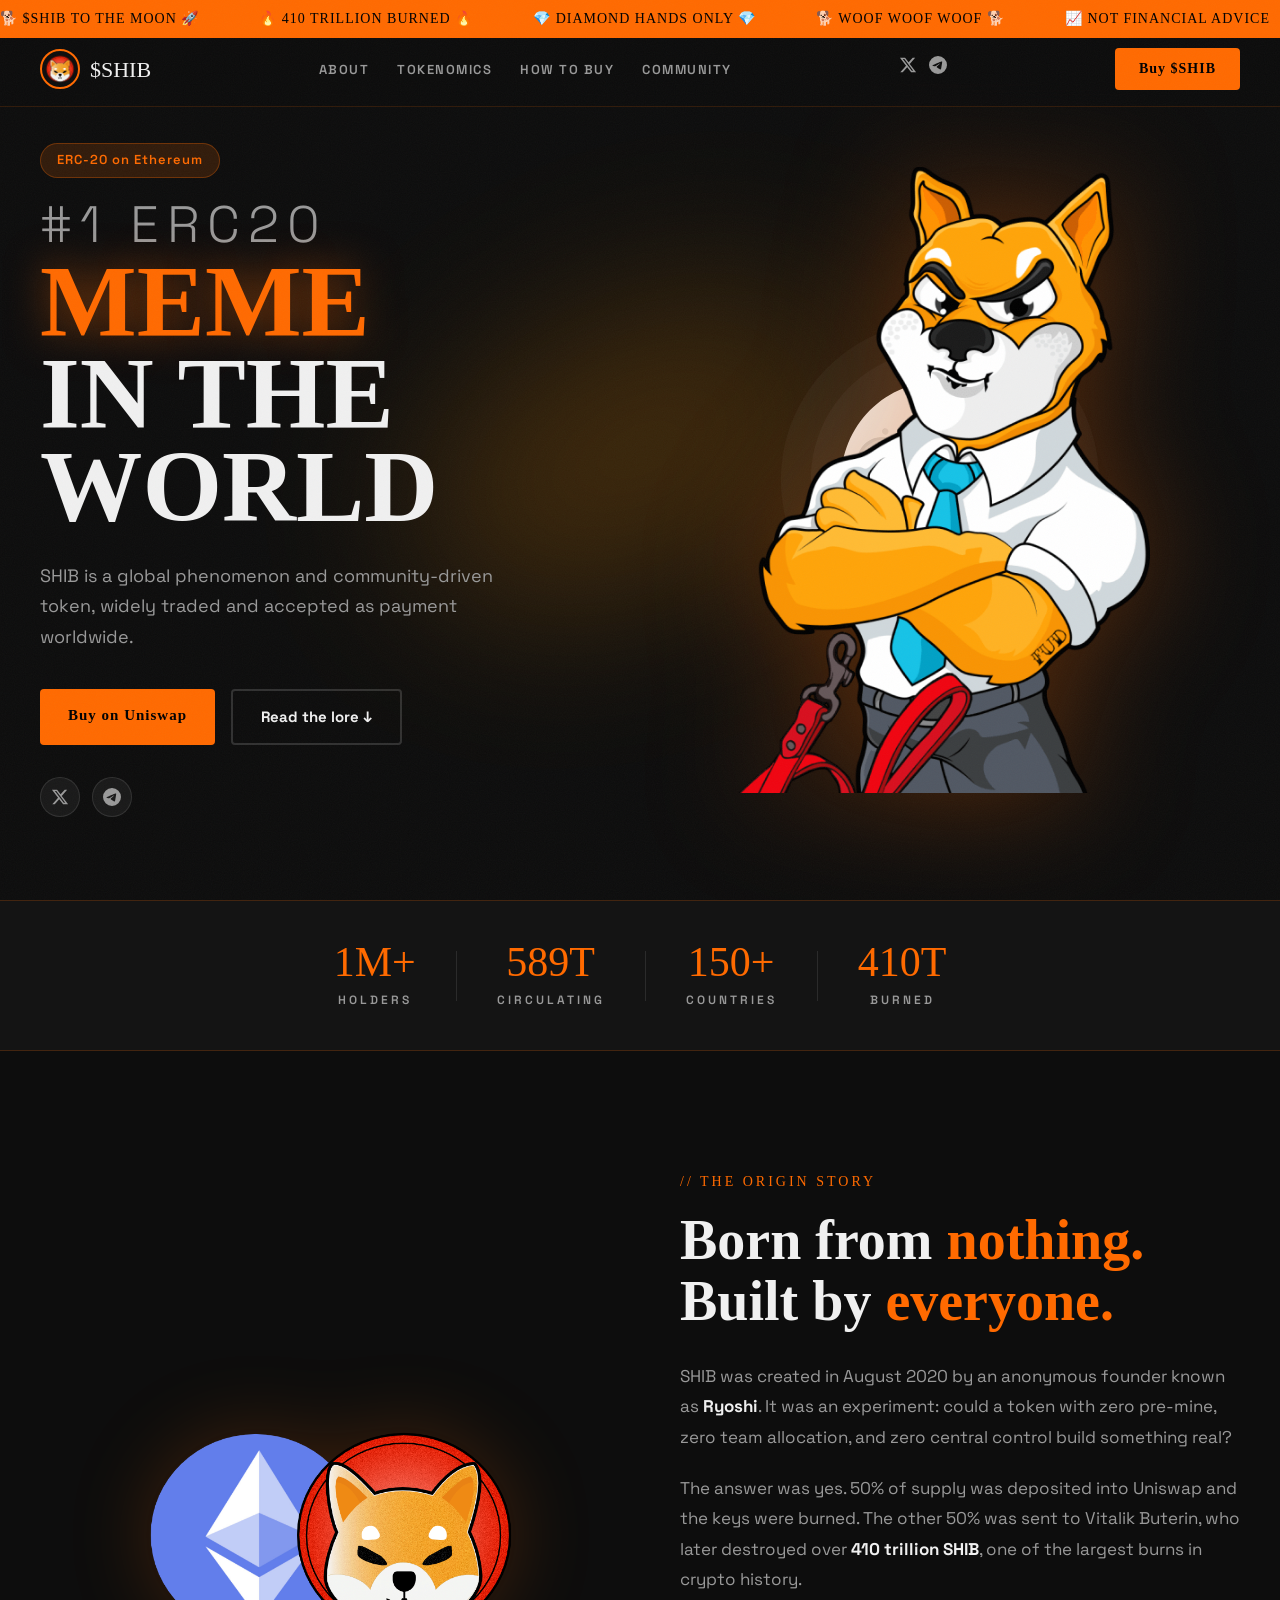
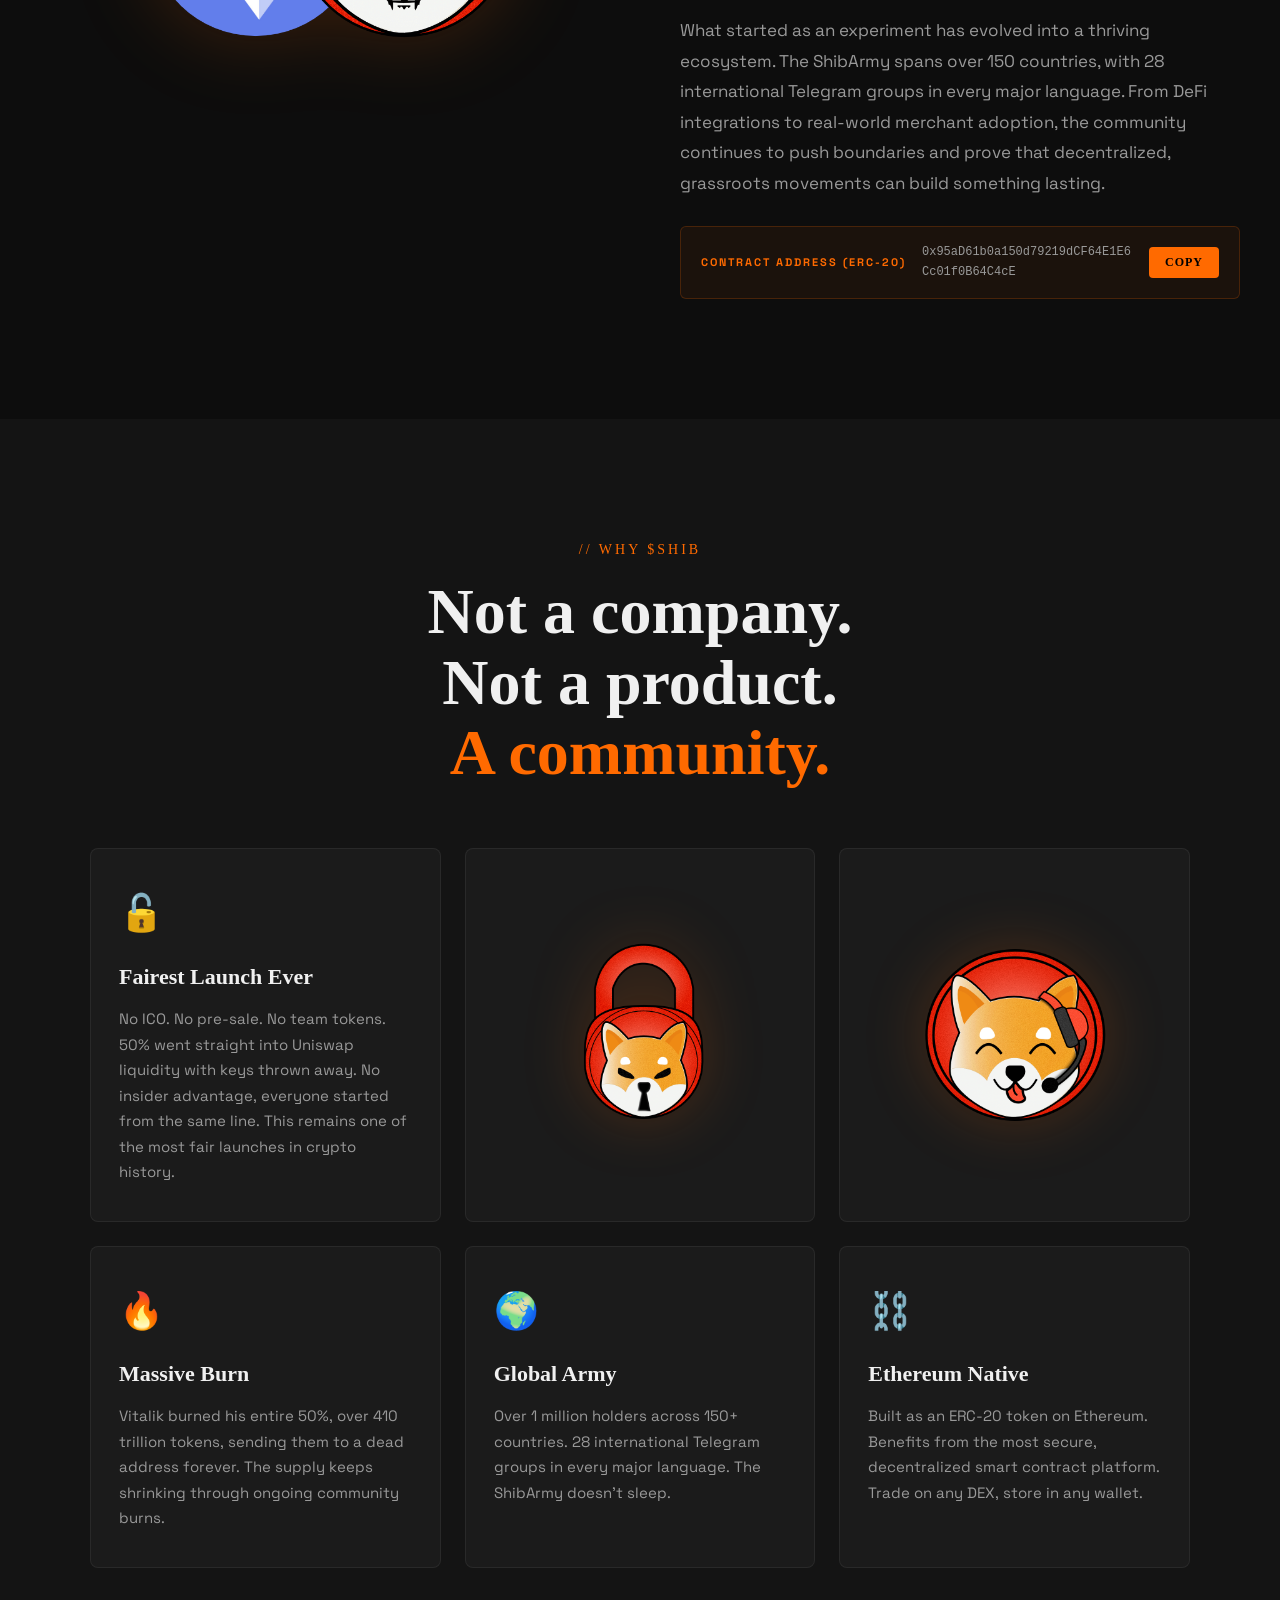
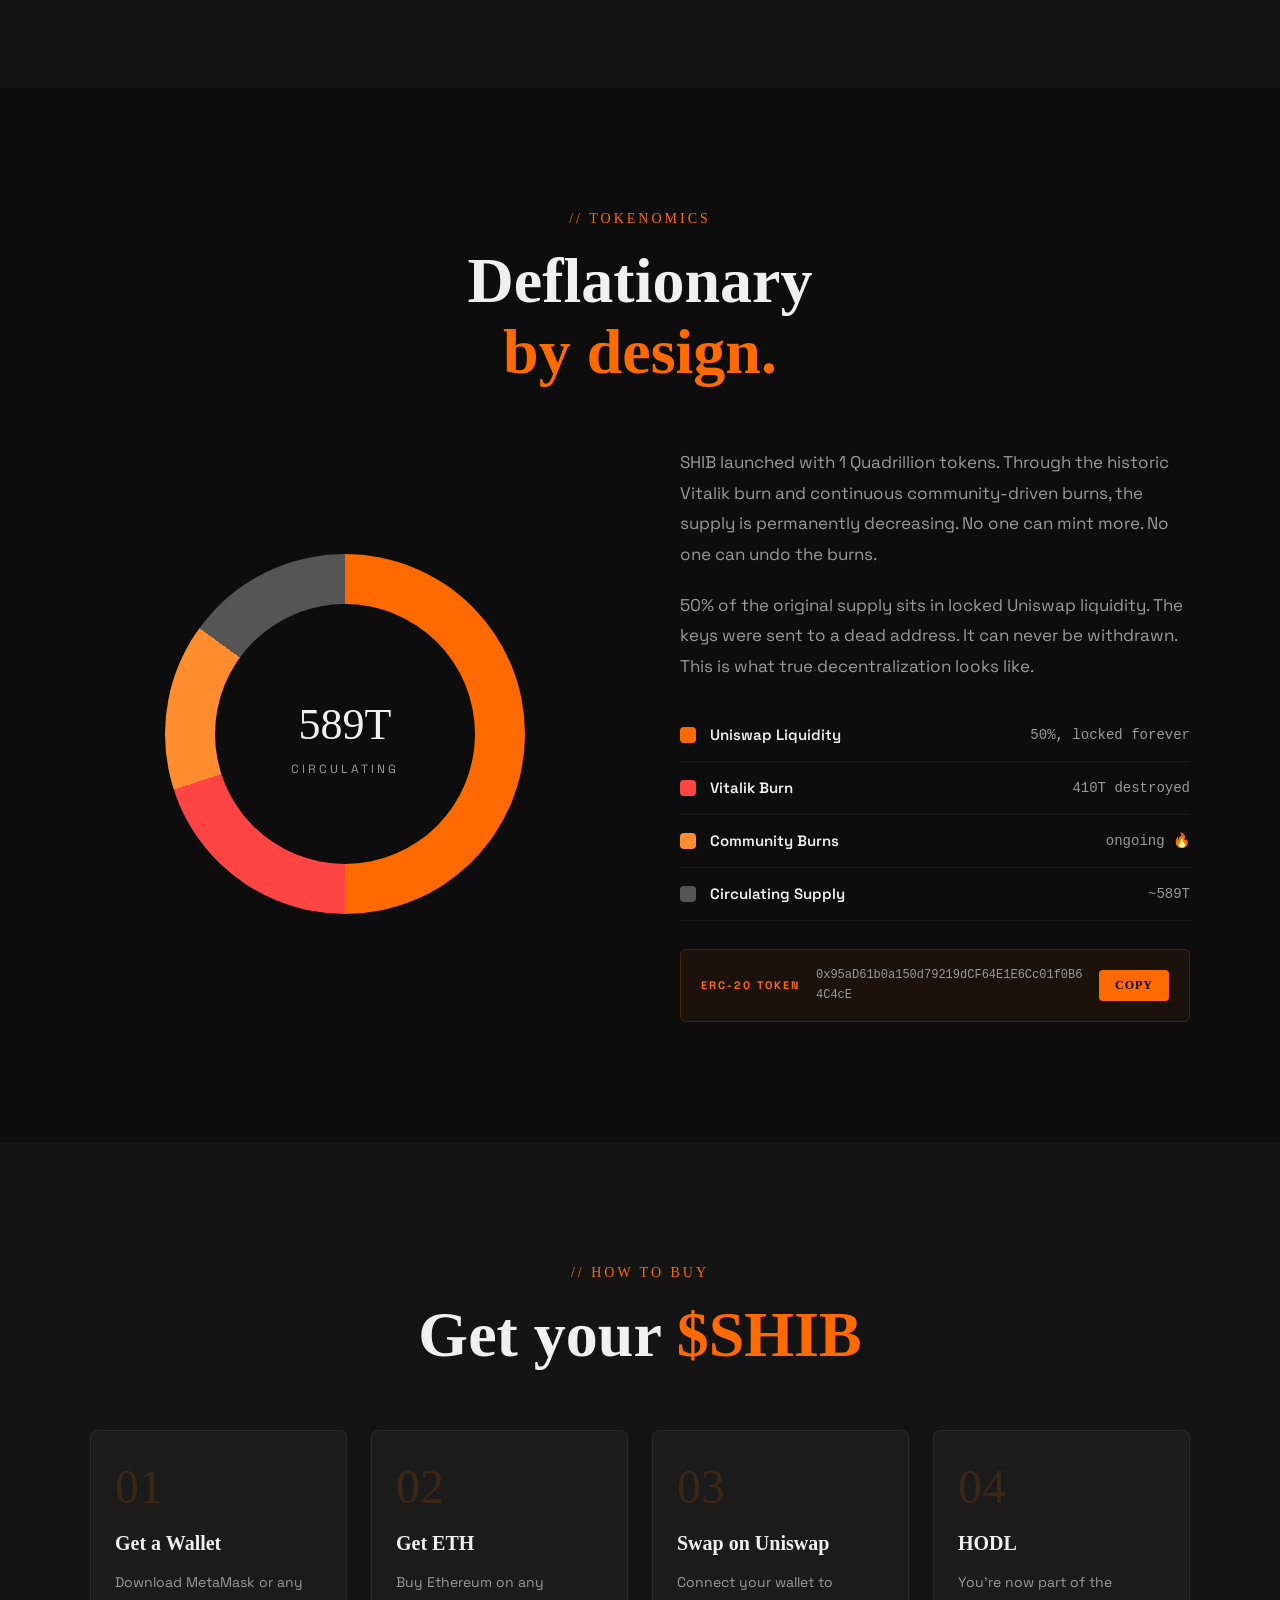
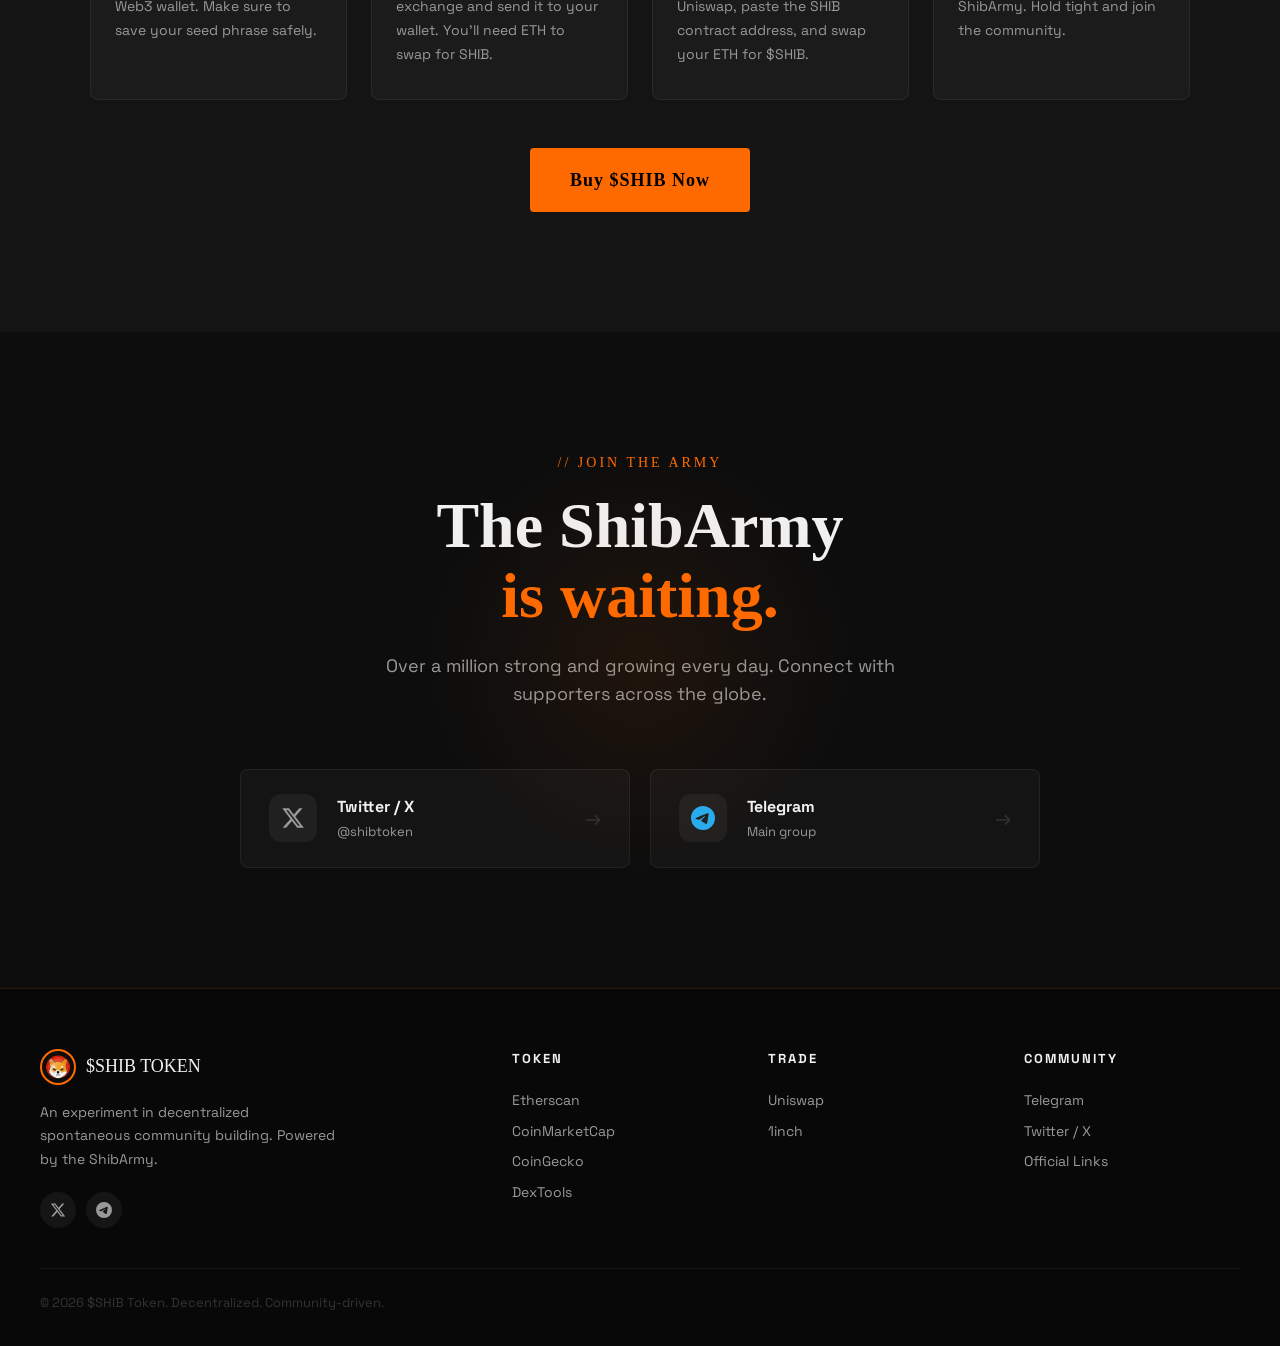
==== commit 7b5a4fab: "Revert to original circular logo" ====
--- a/index.html
+++ b/index.html
@@ -36,7 +36,7 @@
 <!-- NAV -->
 <nav>
   <a href="#" class="logo">
-    <img src="images/shibio_logo.svg" alt="SHIB">
+    <img src="images/logo-shib.png" alt="SHIB">
     <span>$SHIB</span>
   </a>
   <ul>
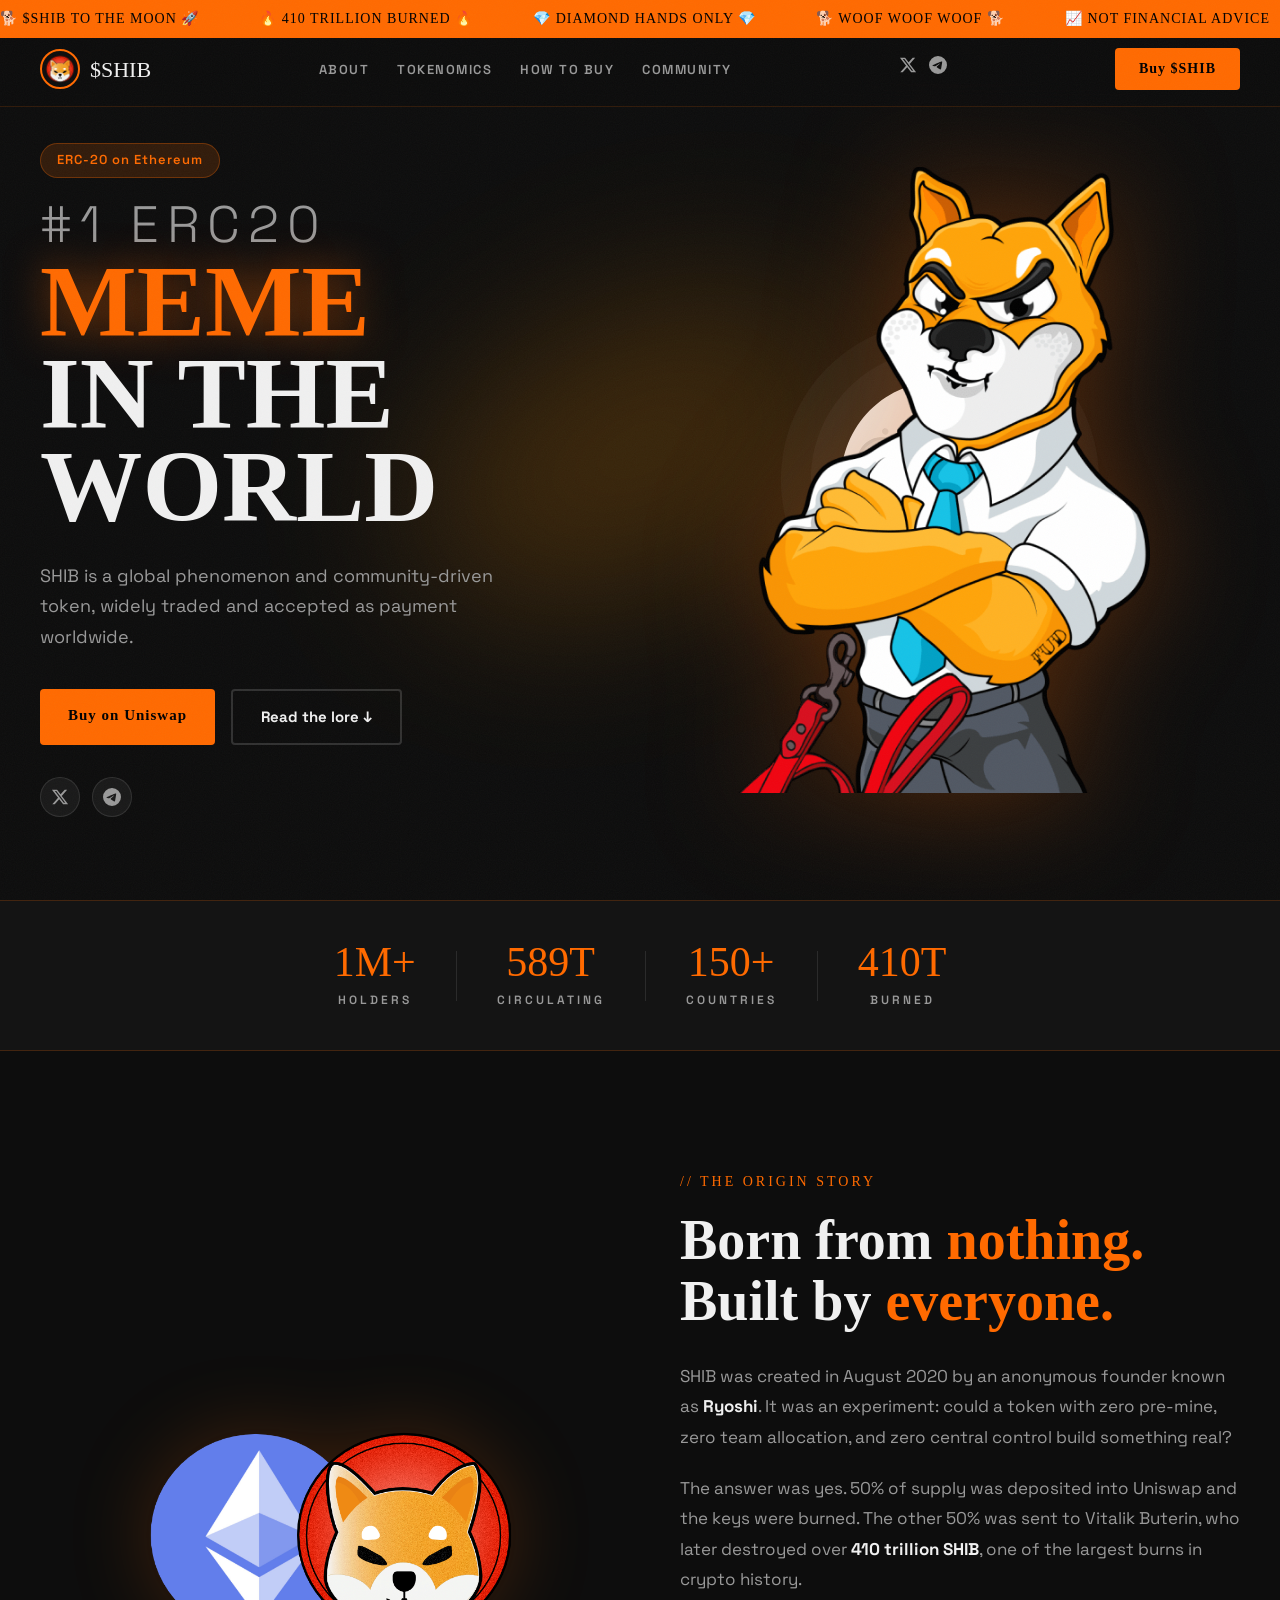
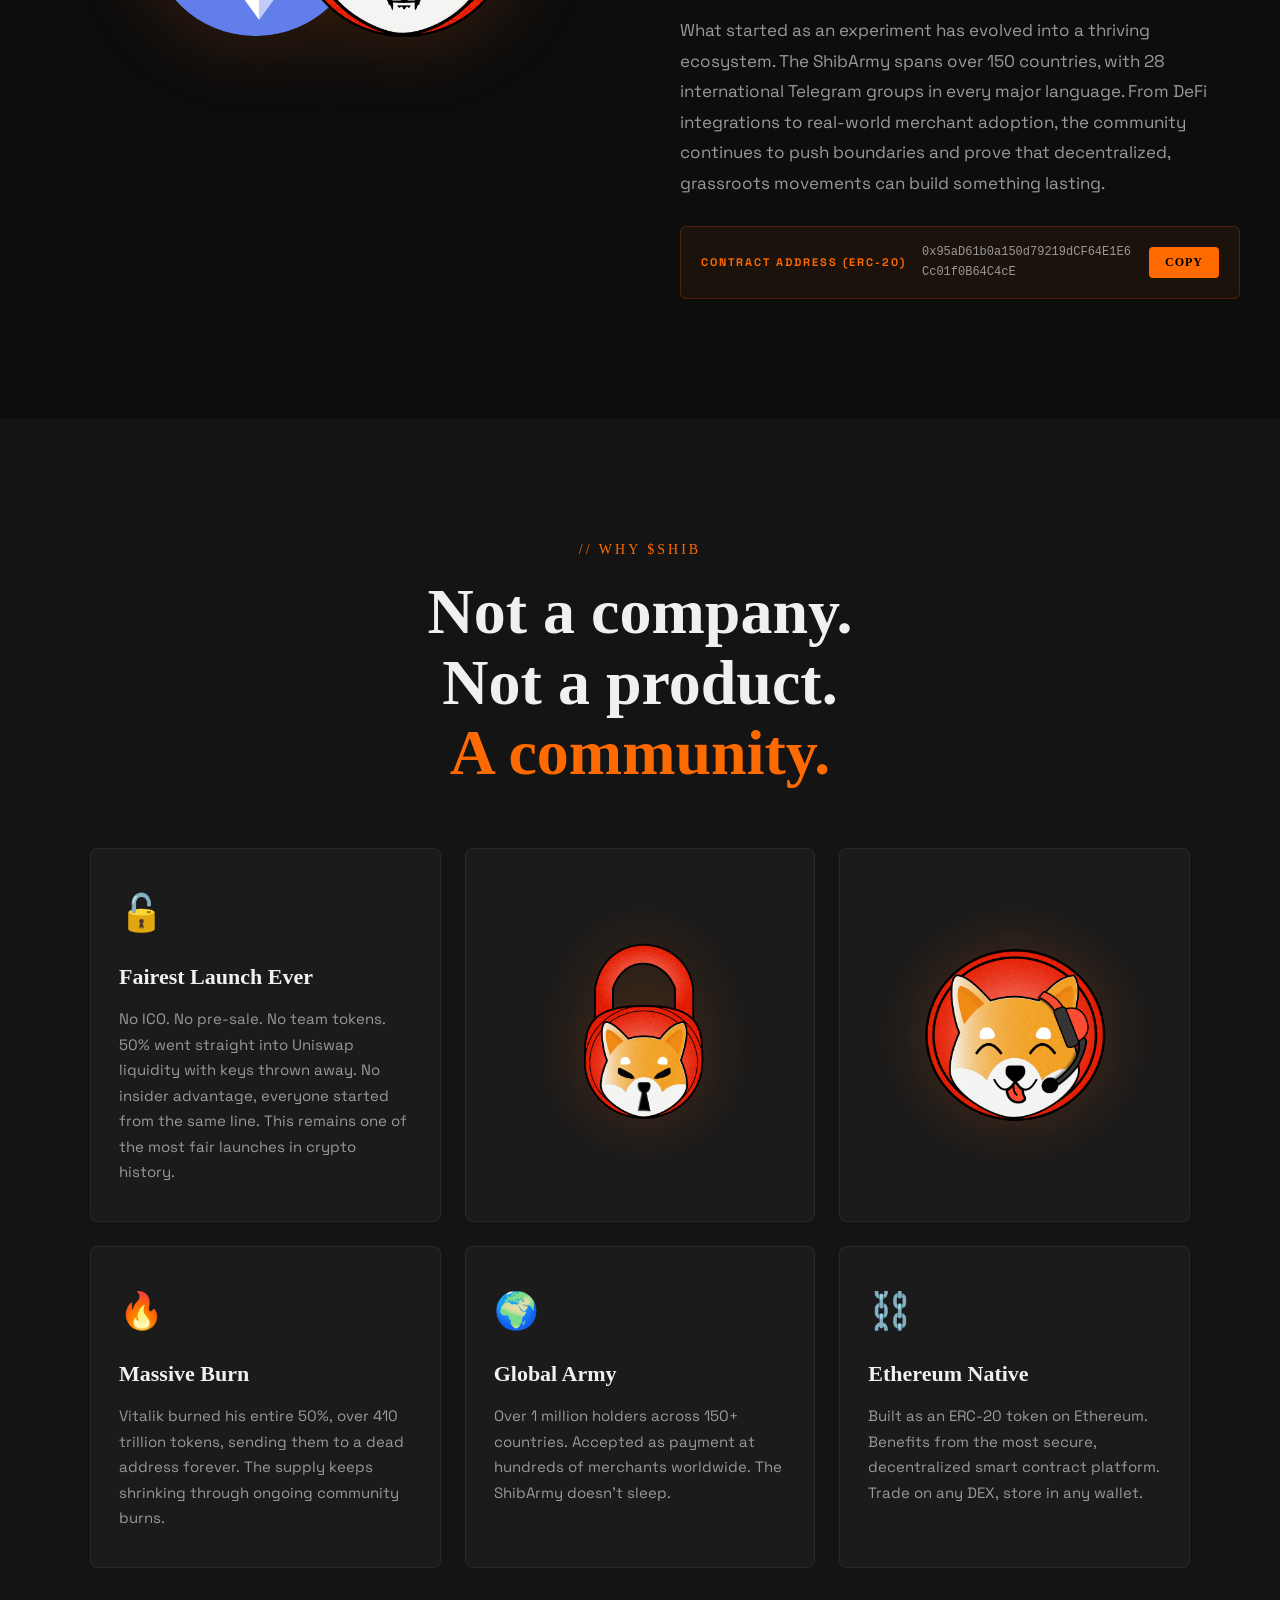
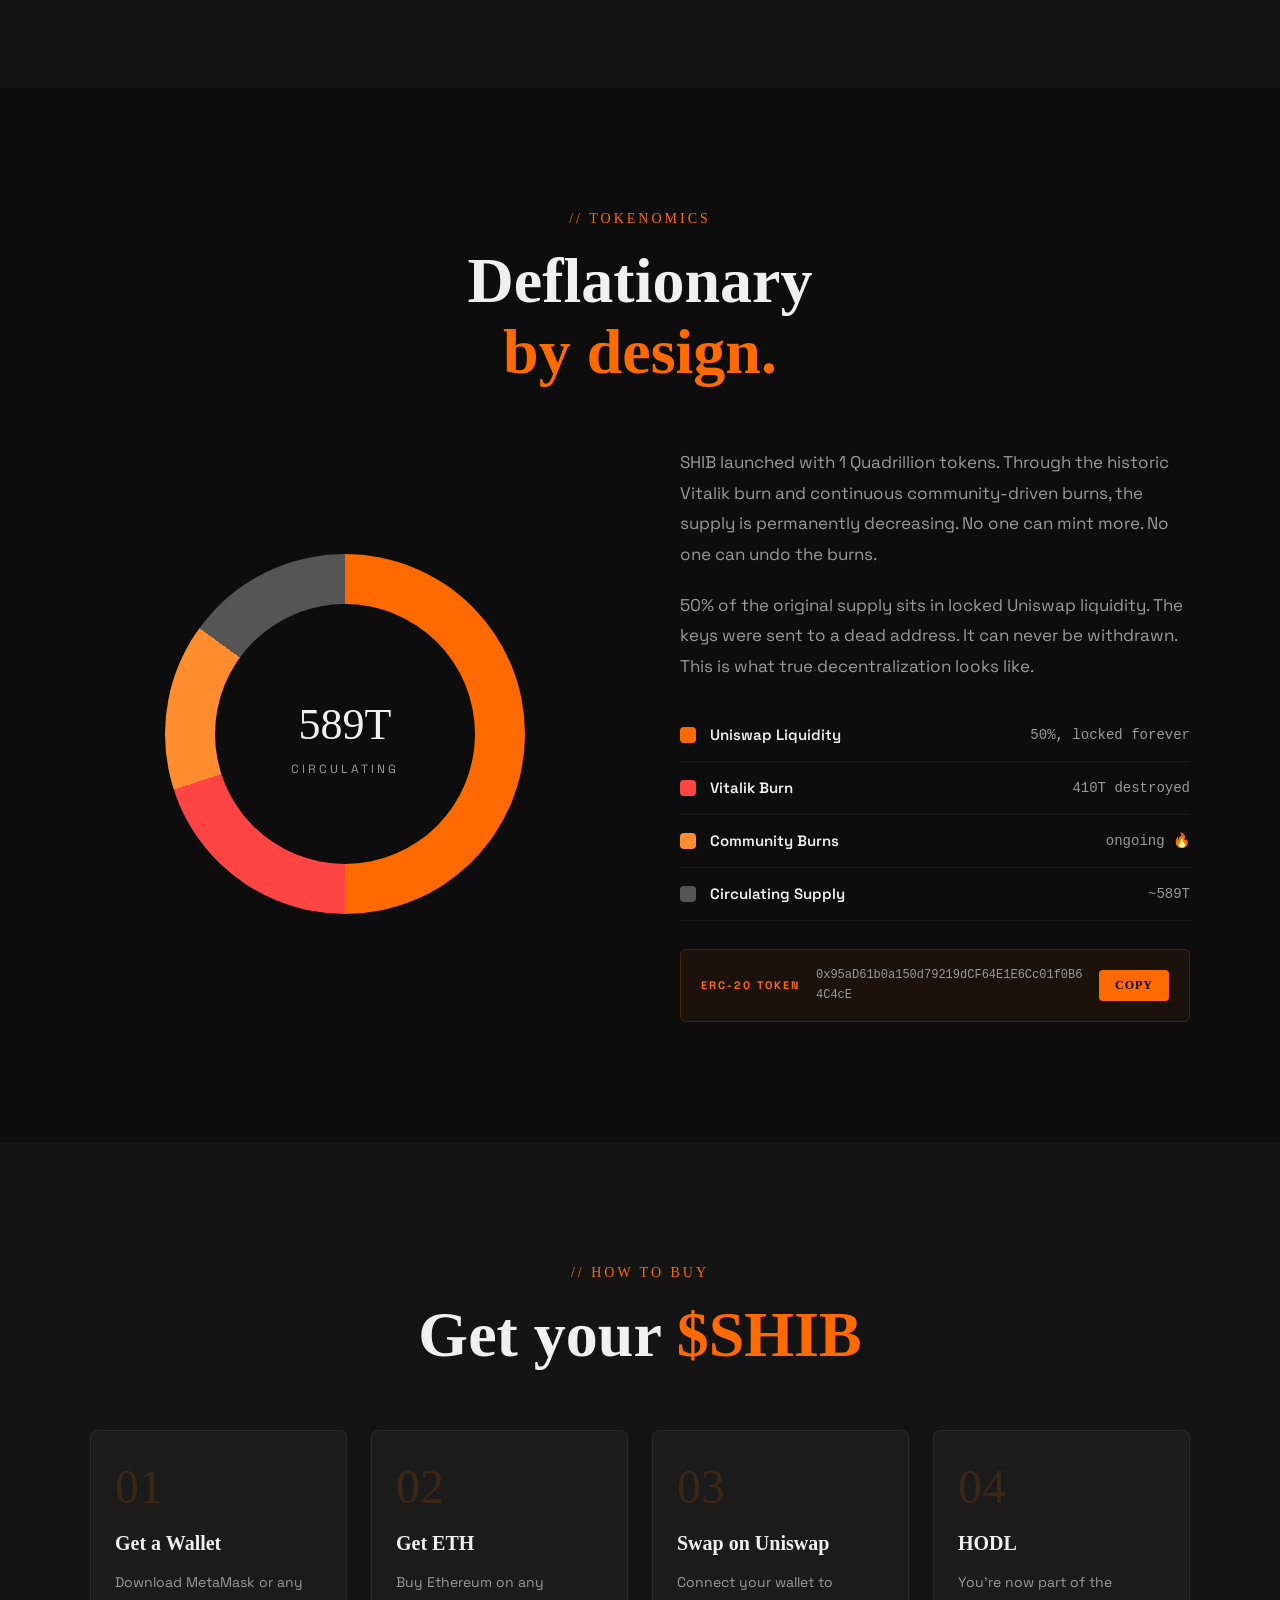
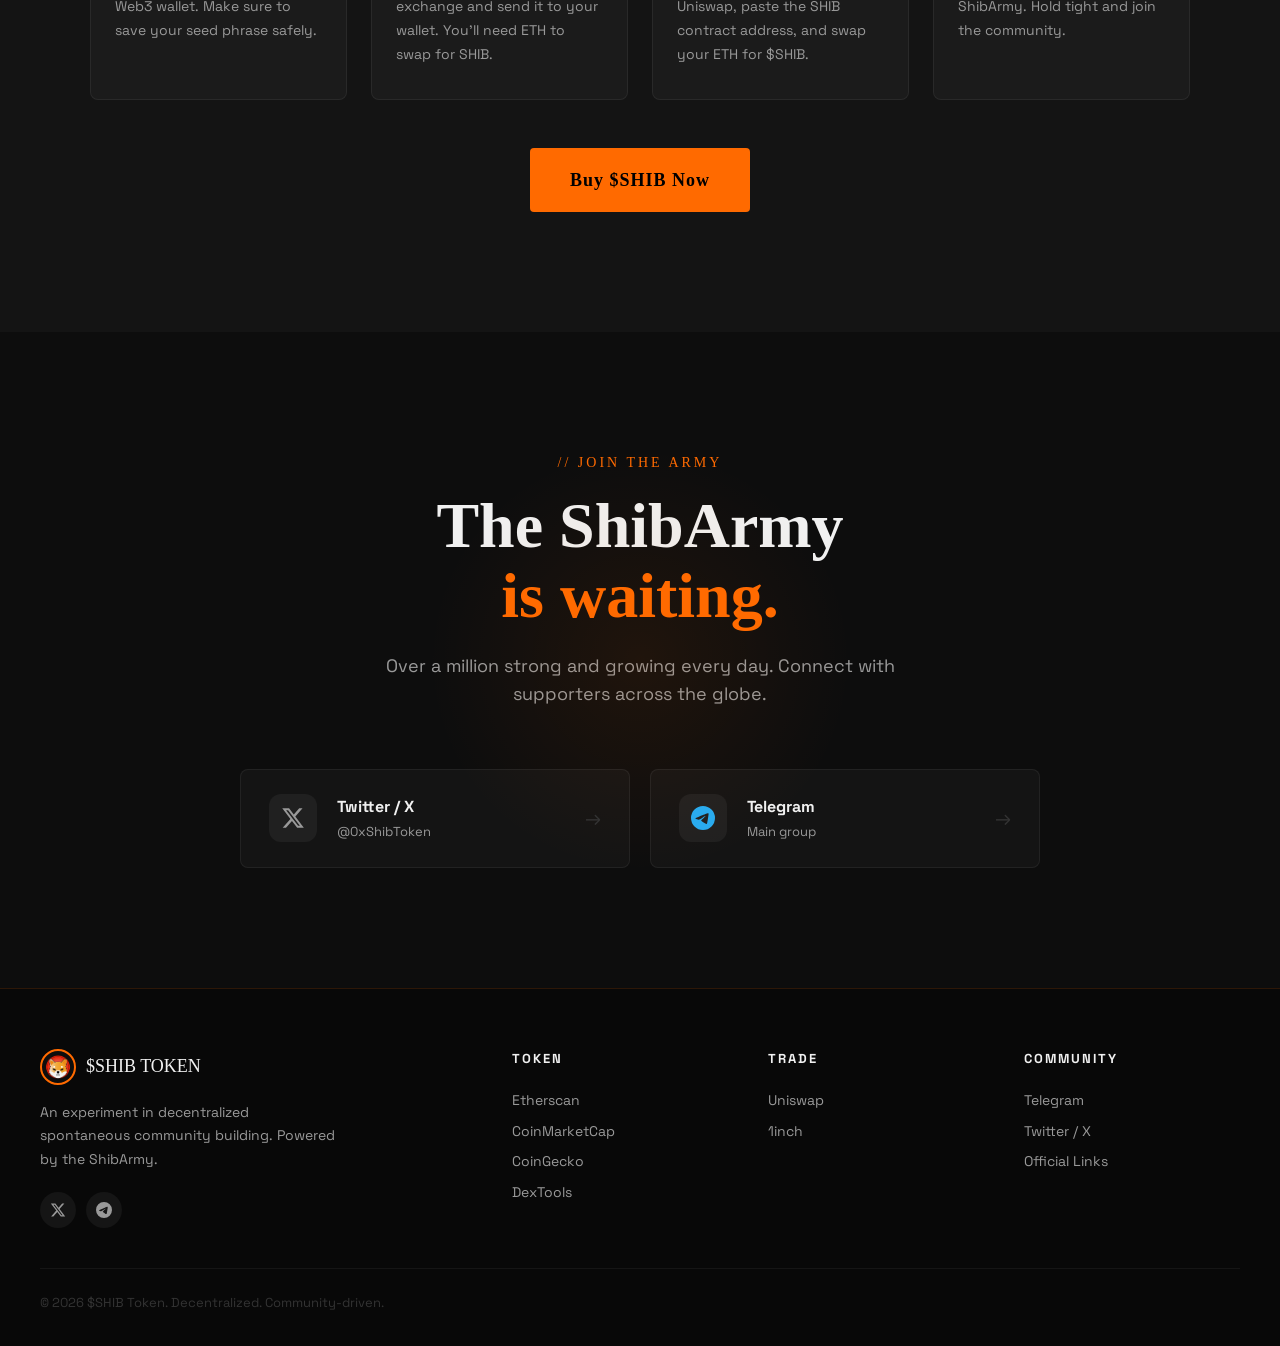
==== commit 61df5688: "Fix Twitter handle, update title/meta, clean whitespace, reduce content duplication" ====
--- a/index.html
+++ b/index.html
@@ -3,8 +3,8 @@
 <head>
 <meta charset="UTF-8">
 <meta name="viewport" content="width=device-width, initial-scale=1.0">
-<title>$SHIB - Ranked #1 Token on ETH</title>
-<meta name="description" content="SHIB is an experiment in decentralized spontaneous community building. The top ranked token on Ethereum.">
+<title>$SHIB - #1 ERC20 Meme in the World</title>
+<meta name="description" content="SHIB is a global phenomenon and community-driven token, widely traded and accepted as payment worldwide. The #1 ERC20 meme token.">
 <link rel="icon" href="images/logo-shib.png">
 <link rel="preconnect" href="https://fonts.googleapis.com">
 <link href="https://fonts.googleapis.com/css2?family=Permanent+Marker&family=Space+Grotesk:wght@300;400;500;600;700&display=swap" rel="stylesheet">
@@ -111,7 +111,7 @@
   <div class="stat-divider"></div>
   <div class="stat-item">
     <div class="stat-num">410T</div>
-    <div class="stat-label">BURNED </div>
+    <div class="stat-label">BURNED</div>
   </div>
 </section>
 
@@ -175,7 +175,7 @@
     <div class="info-card">
       <div class="card-icon">🌍</div>
       <h3>Global Army</h3>
-      <p>Over 1 million holders across 150+ countries. 28 international Telegram groups in every major language. The ShibArmy doesn't sleep.</p>
+      <p>Over 1 million holders across 150+ countries. Accepted as payment at hundreds of merchants worldwide. The ShibArmy doesn't sleep.</p>
     </div>
     <div class="info-card">
       <div class="card-icon">⛓️</div>
@@ -272,7 +272,7 @@
     </div>
   </div>
   <div class="how-to-buy-cta">
-    <a class="btn btn-primary btn-large" href="https://app.uniswap.org/#/swap?outputCurrency=0x95ad61b0a150d79219dcf64e1e6cc01f0b64c4ce" target="_blank"> Buy $SHIB Now</a>
+    <a class="btn btn-primary btn-large" href="https://app.uniswap.org/#/swap?outputCurrency=0x95ad61b0a150d79219dcf64e1e6cc01f0b64c4ce" target="_blank">Buy $SHIB Now</a>
   </div>
 </section>
 
@@ -291,7 +291,7 @@
       </div>
       <div class="social-link-info">
         <h4>Twitter / X</h4>
-        <p>@shibtoken</p>
+        <p>@0xShibToken</p>
       </div>
       <div class="social-link-arrow">→</div>
     </a>
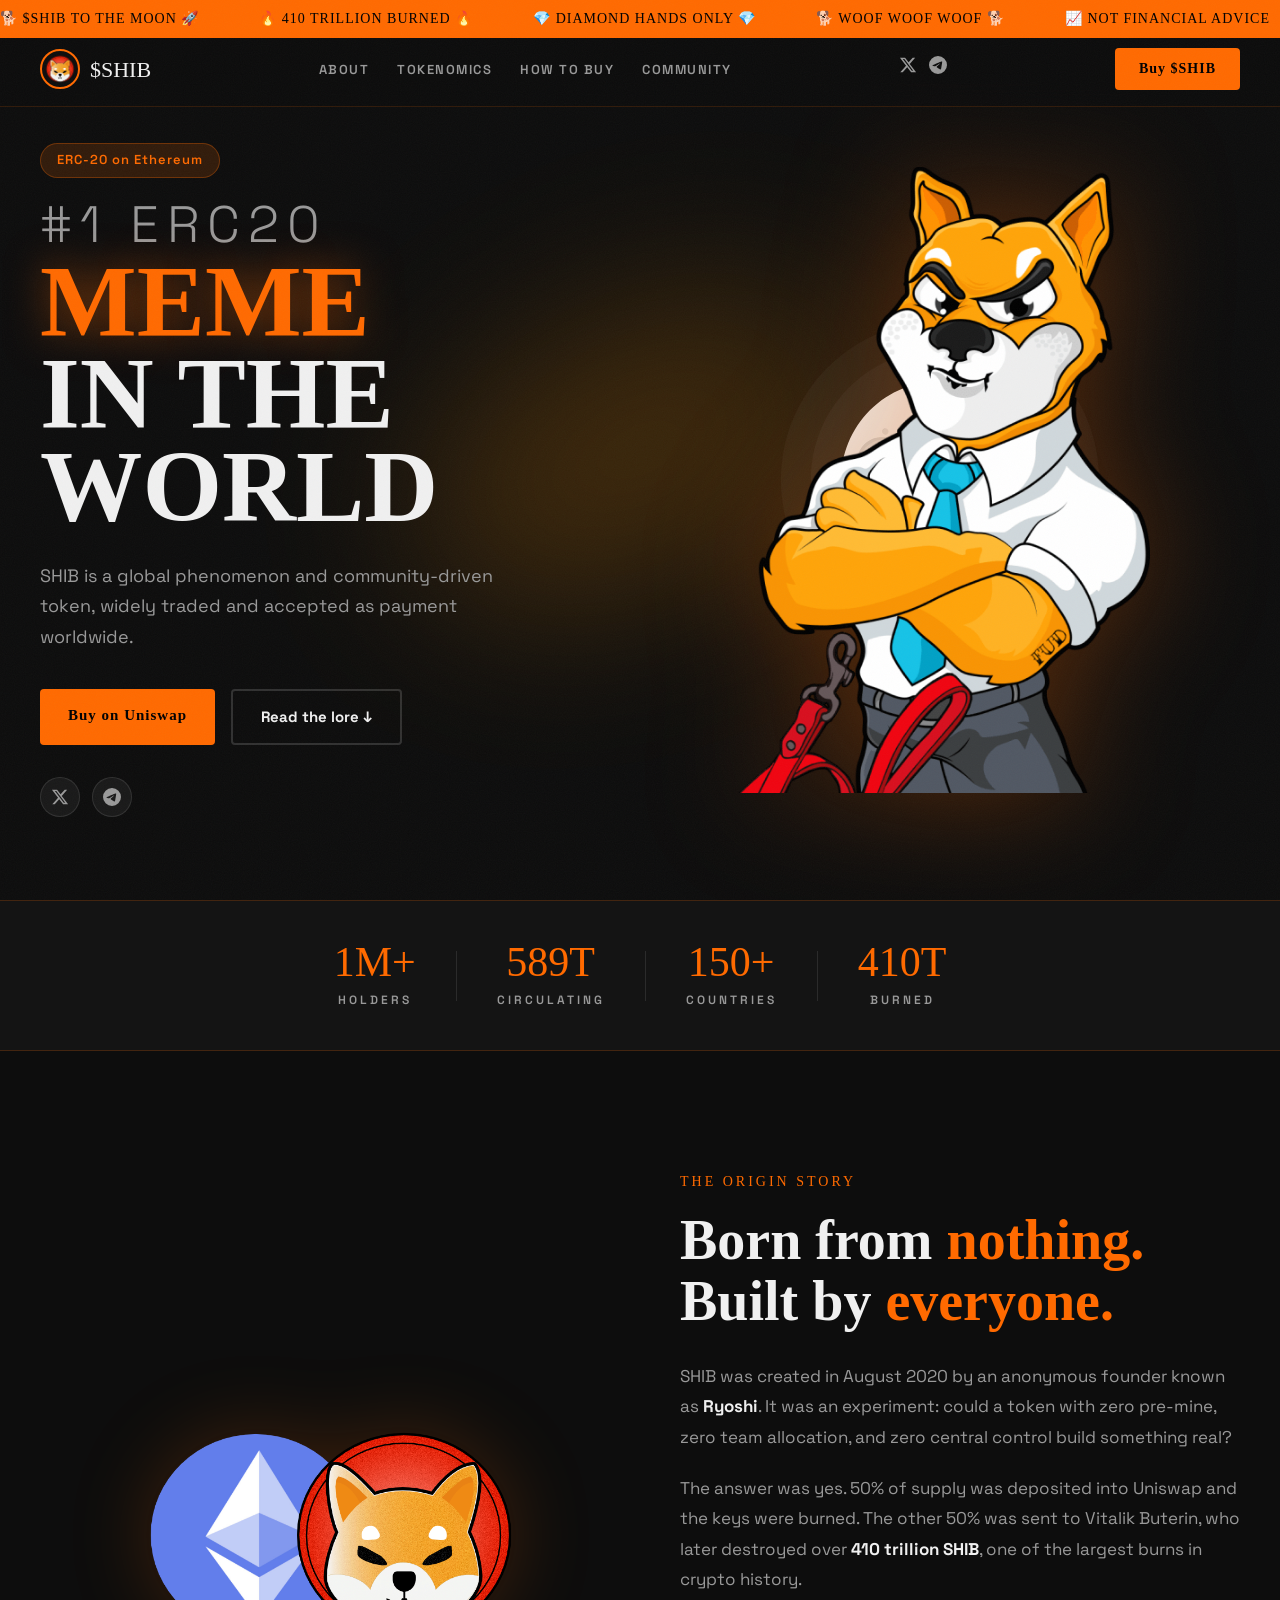
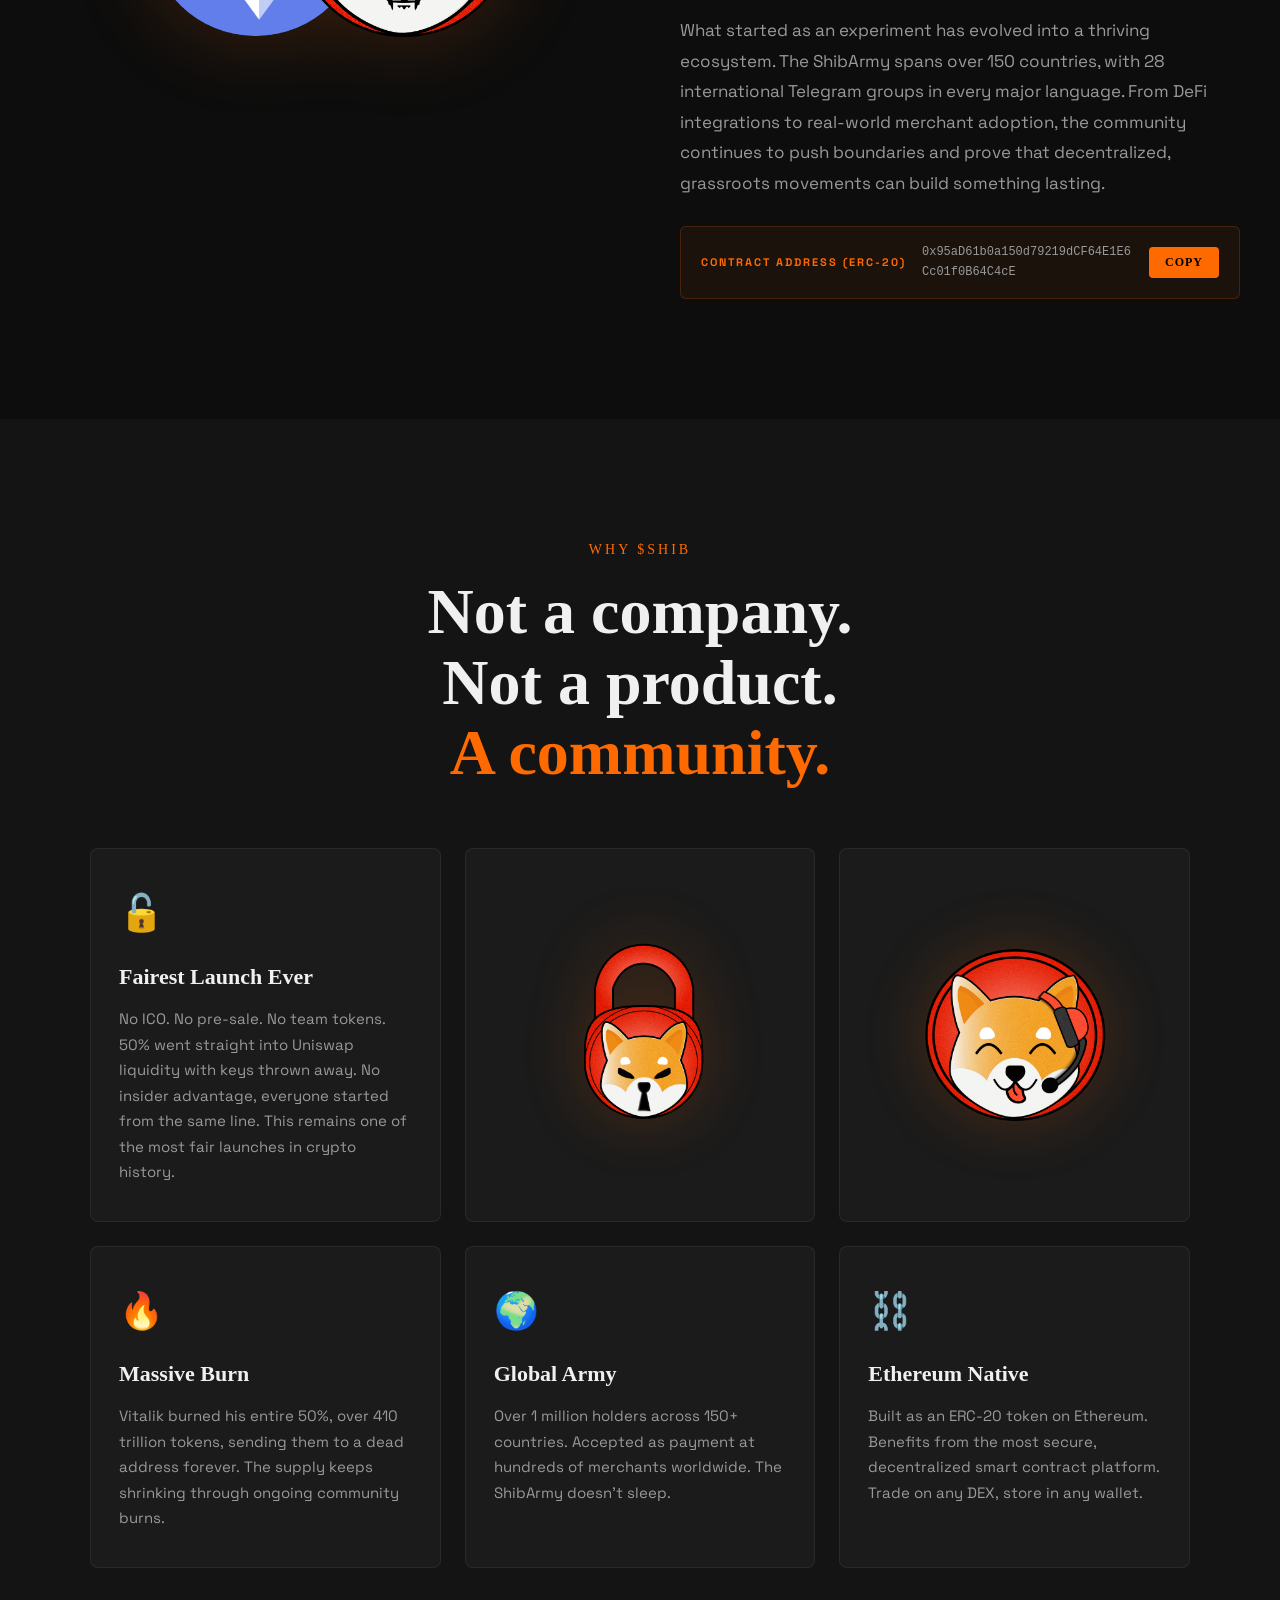
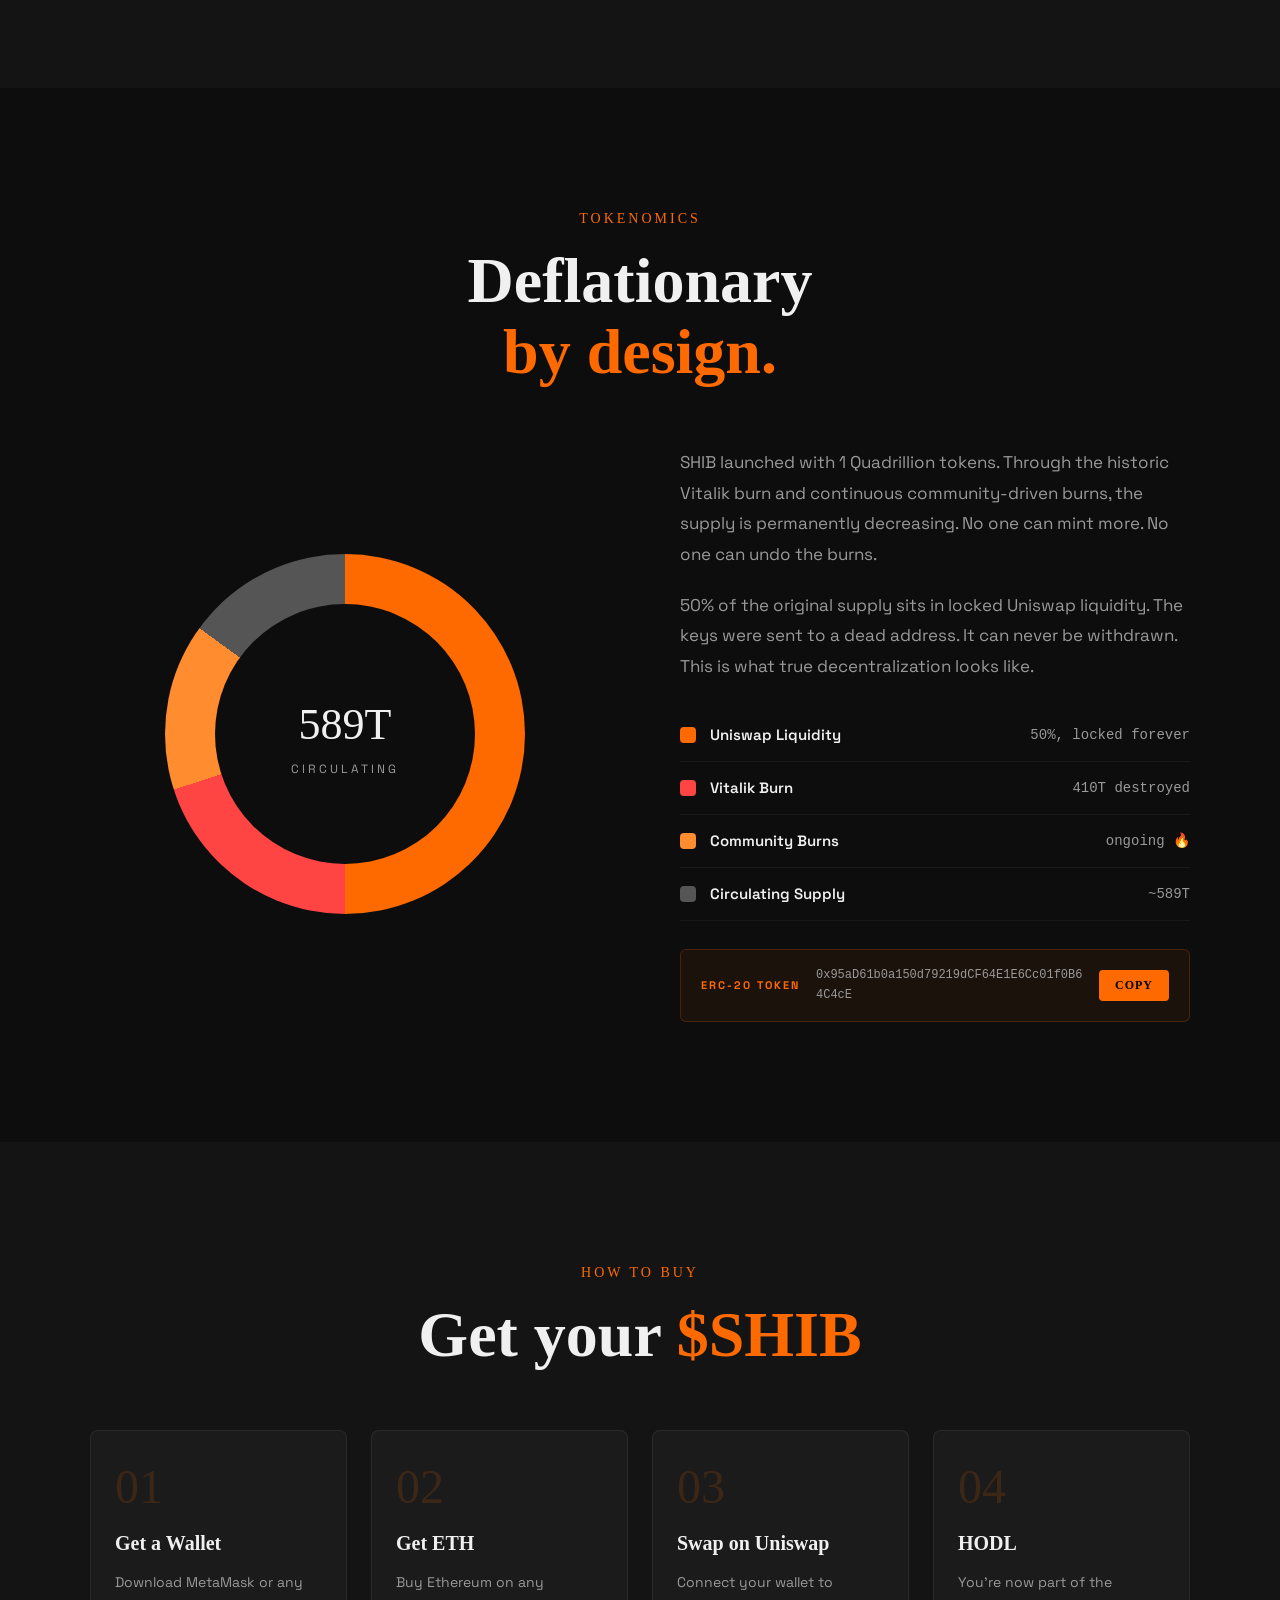
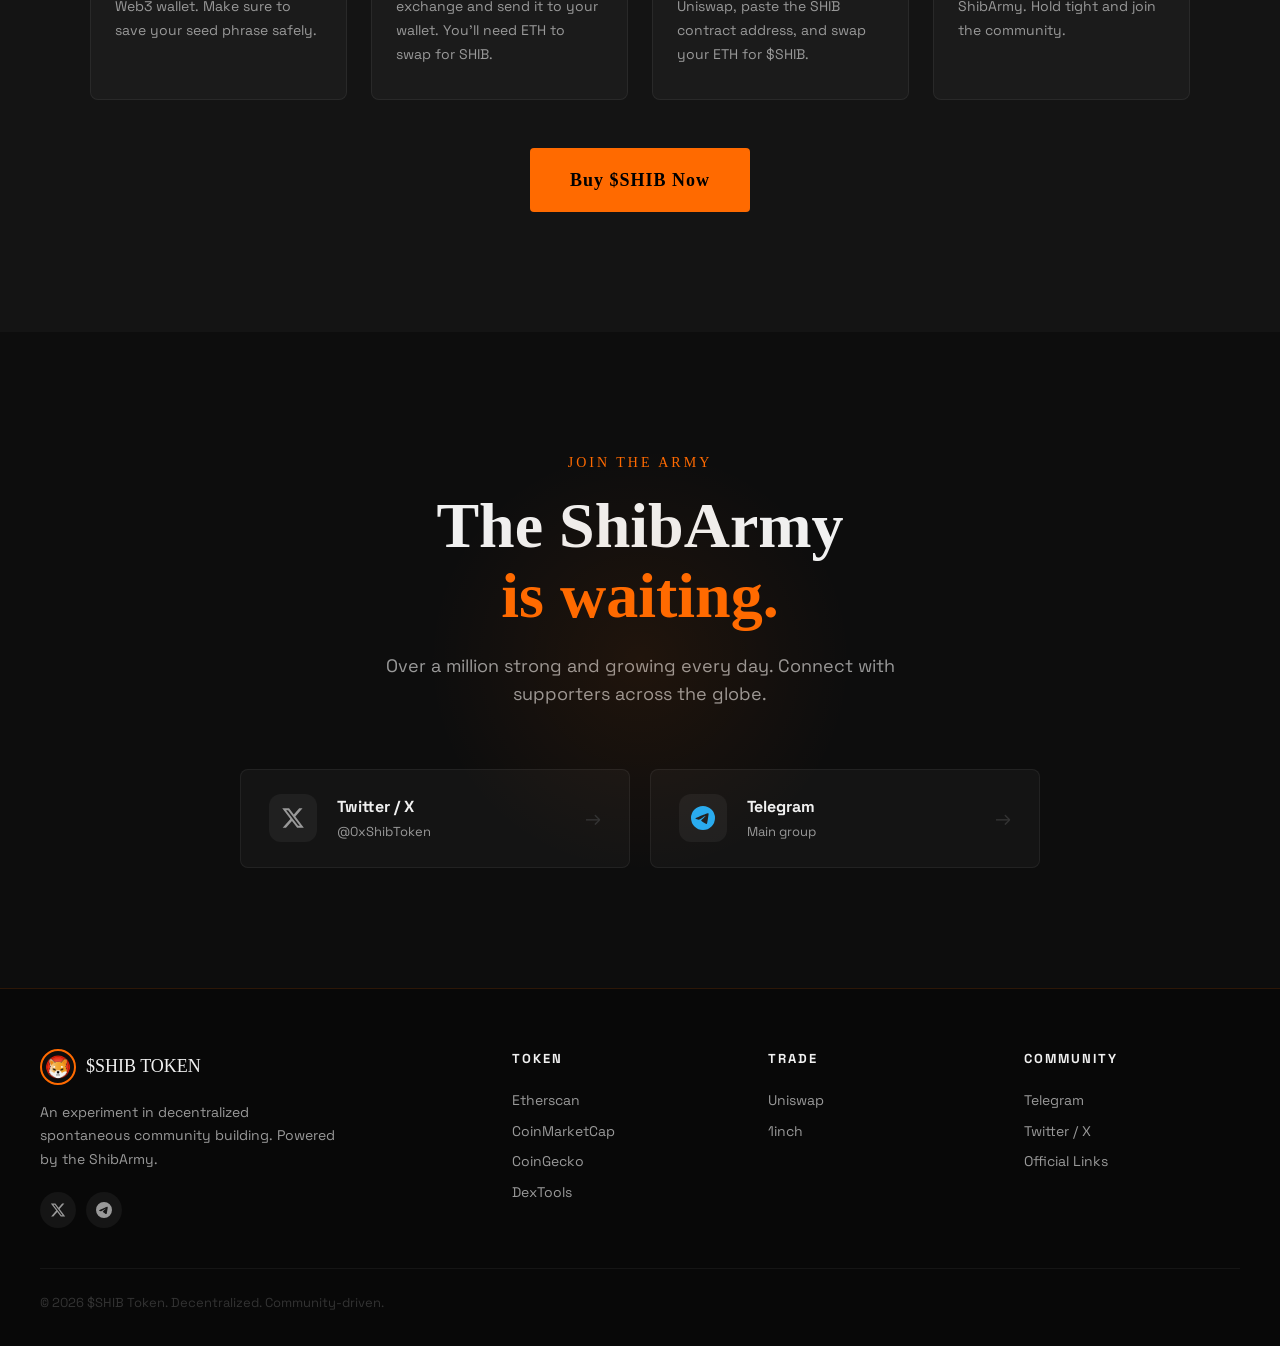
==== commit 52c67559: "Remove // prefix from section tags" ====
--- a/index.html
+++ b/index.html
@@ -121,7 +121,7 @@
     <img src="images/04dd44_d01ce0c2e5f9420c81550a1bb2af27e5.png" alt="SHIB on Ethereum">
   </div>
   <div class="about-text">
-    <div class="section-tag">// THE ORIGIN STORY</div>
+    <div class="section-tag">THE ORIGIN STORY</div>
     <h2>Born from <em>nothing.</em><br>Built by <em>everyone.</em></h2>
     <p>
       SHIB was created in August 2020 by an anonymous founder known as <strong>Ryoshi</strong>. 
@@ -151,7 +151,7 @@
 <!-- WHY SHIB -->
 <section class="why-shib" id="features">
   <div class="section-header">
-    <div class="section-tag">// WHY $SHIB</div>
+    <div class="section-tag">WHY $SHIB</div>
     <h2>Not a company.<br>Not a product.<br><em>A community.</em></h2>
   </div>
 
@@ -188,7 +188,7 @@
 <!-- TOKENOMICS -->
 <section class="tokenomics" id="tokenomics">
   <div class="section-header">
-    <div class="section-tag">// TOKENOMICS</div>
+    <div class="section-tag">TOKENOMICS</div>
     <h2>Deflationary<br><em>by design.</em></h2>
   </div>
   <div class="tokenomics-content">
@@ -246,7 +246,7 @@
 <!-- HOW TO BUY -->
 <section class="how-to-buy" id="how-to-buy">
   <div class="section-header">
-    <div class="section-tag">// HOW TO BUY</div>
+    <div class="section-tag">HOW TO BUY</div>
     <h2>Get your <em>$SHIB</em></h2>
   </div>
   <div class="steps-grid">
@@ -280,7 +280,7 @@
 <section class="community" id="community">
   <div class="community-bg-glow"></div>
   <div class="section-header">
-    <div class="section-tag">// JOIN THE ARMY</div>
+    <div class="section-tag">JOIN THE ARMY</div>
     <h2>The ShibArmy<br><em>is waiting.</em></h2>
     <p>Over a million strong and growing every day. Connect with supporters across the globe.</p>
   </div>
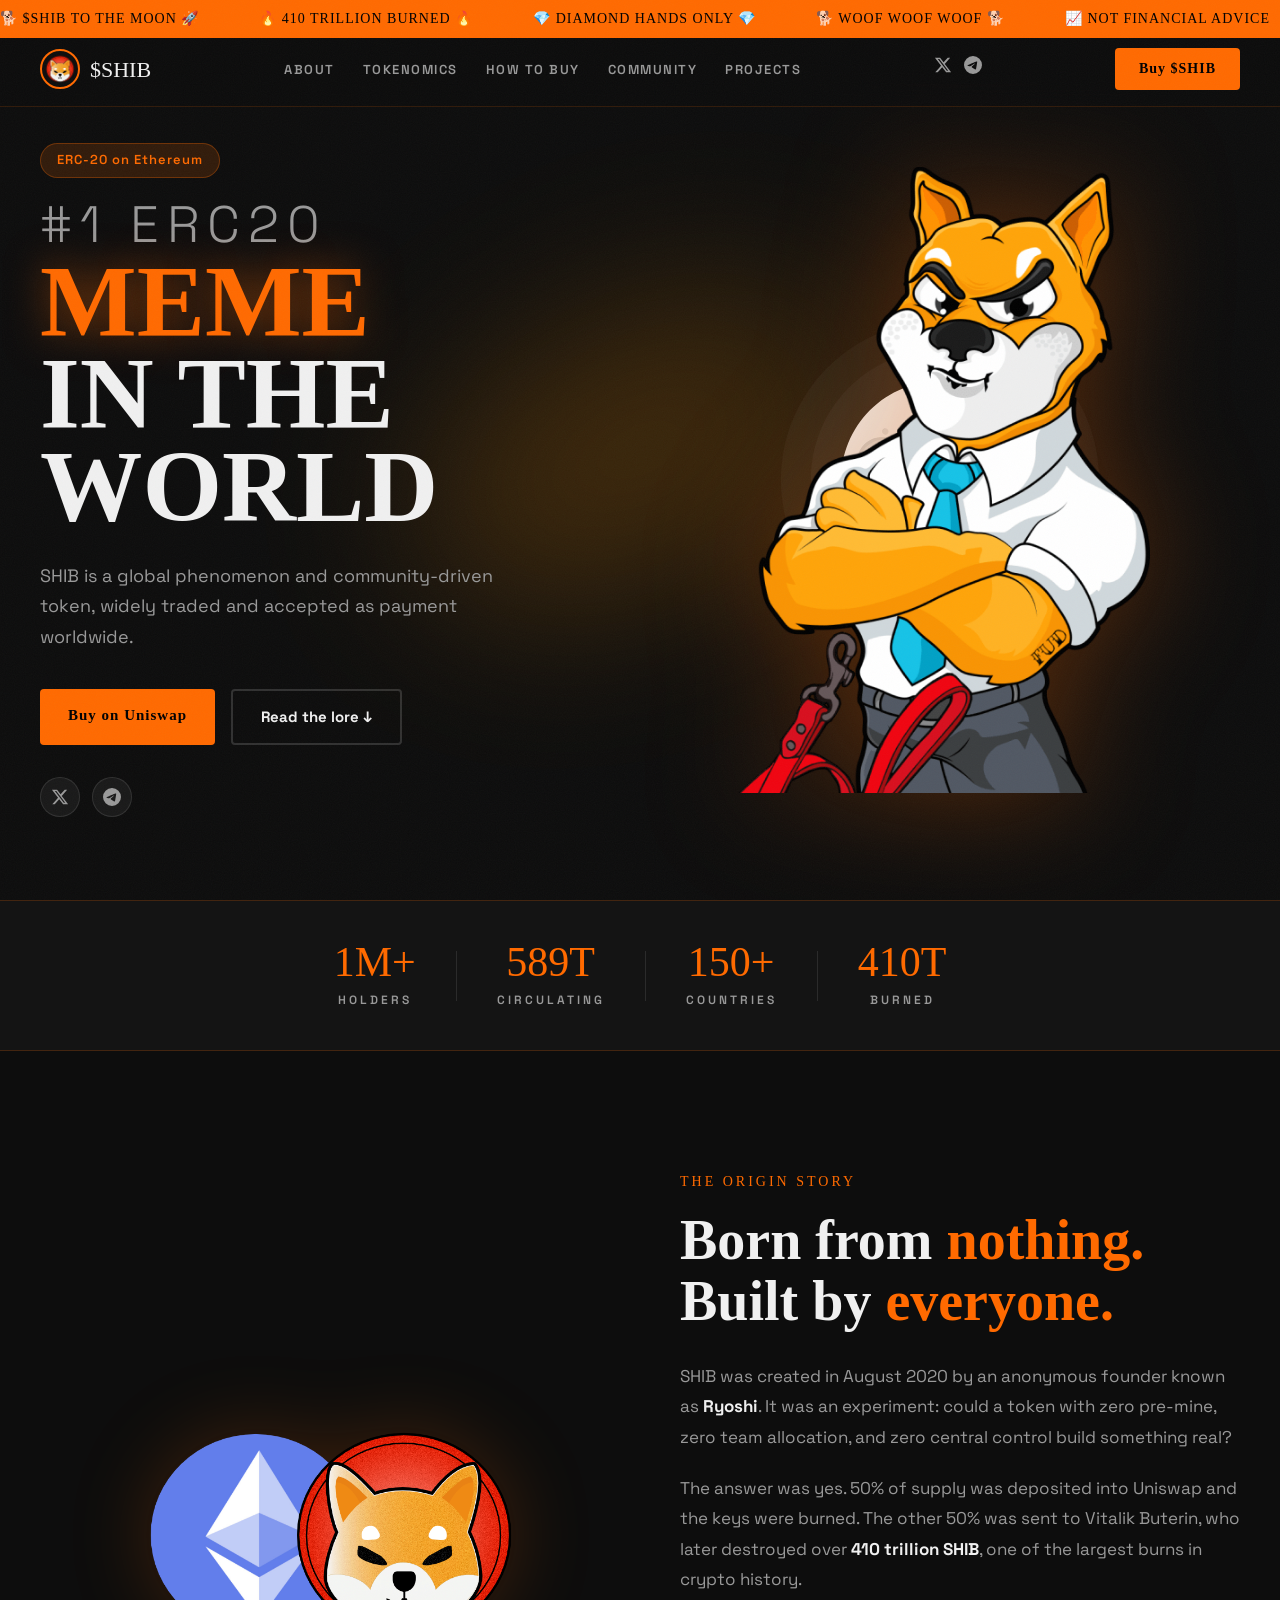
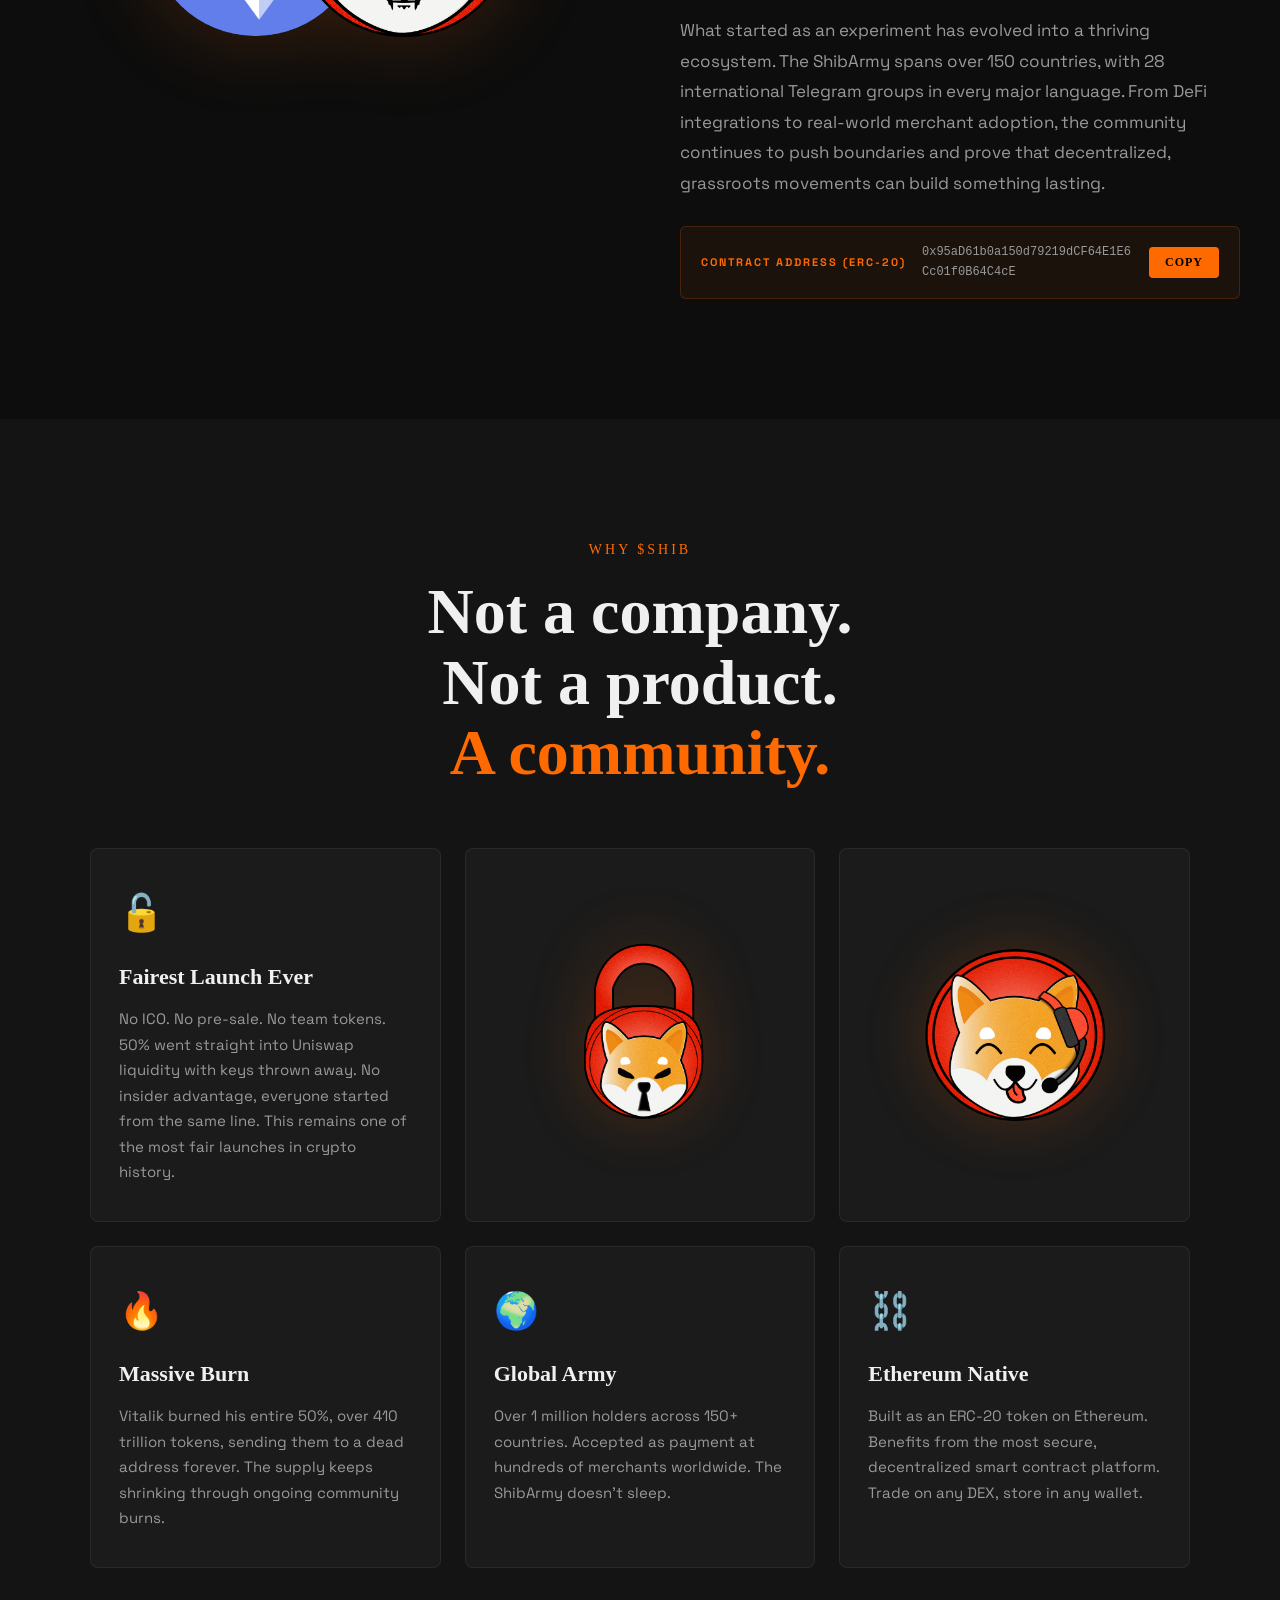
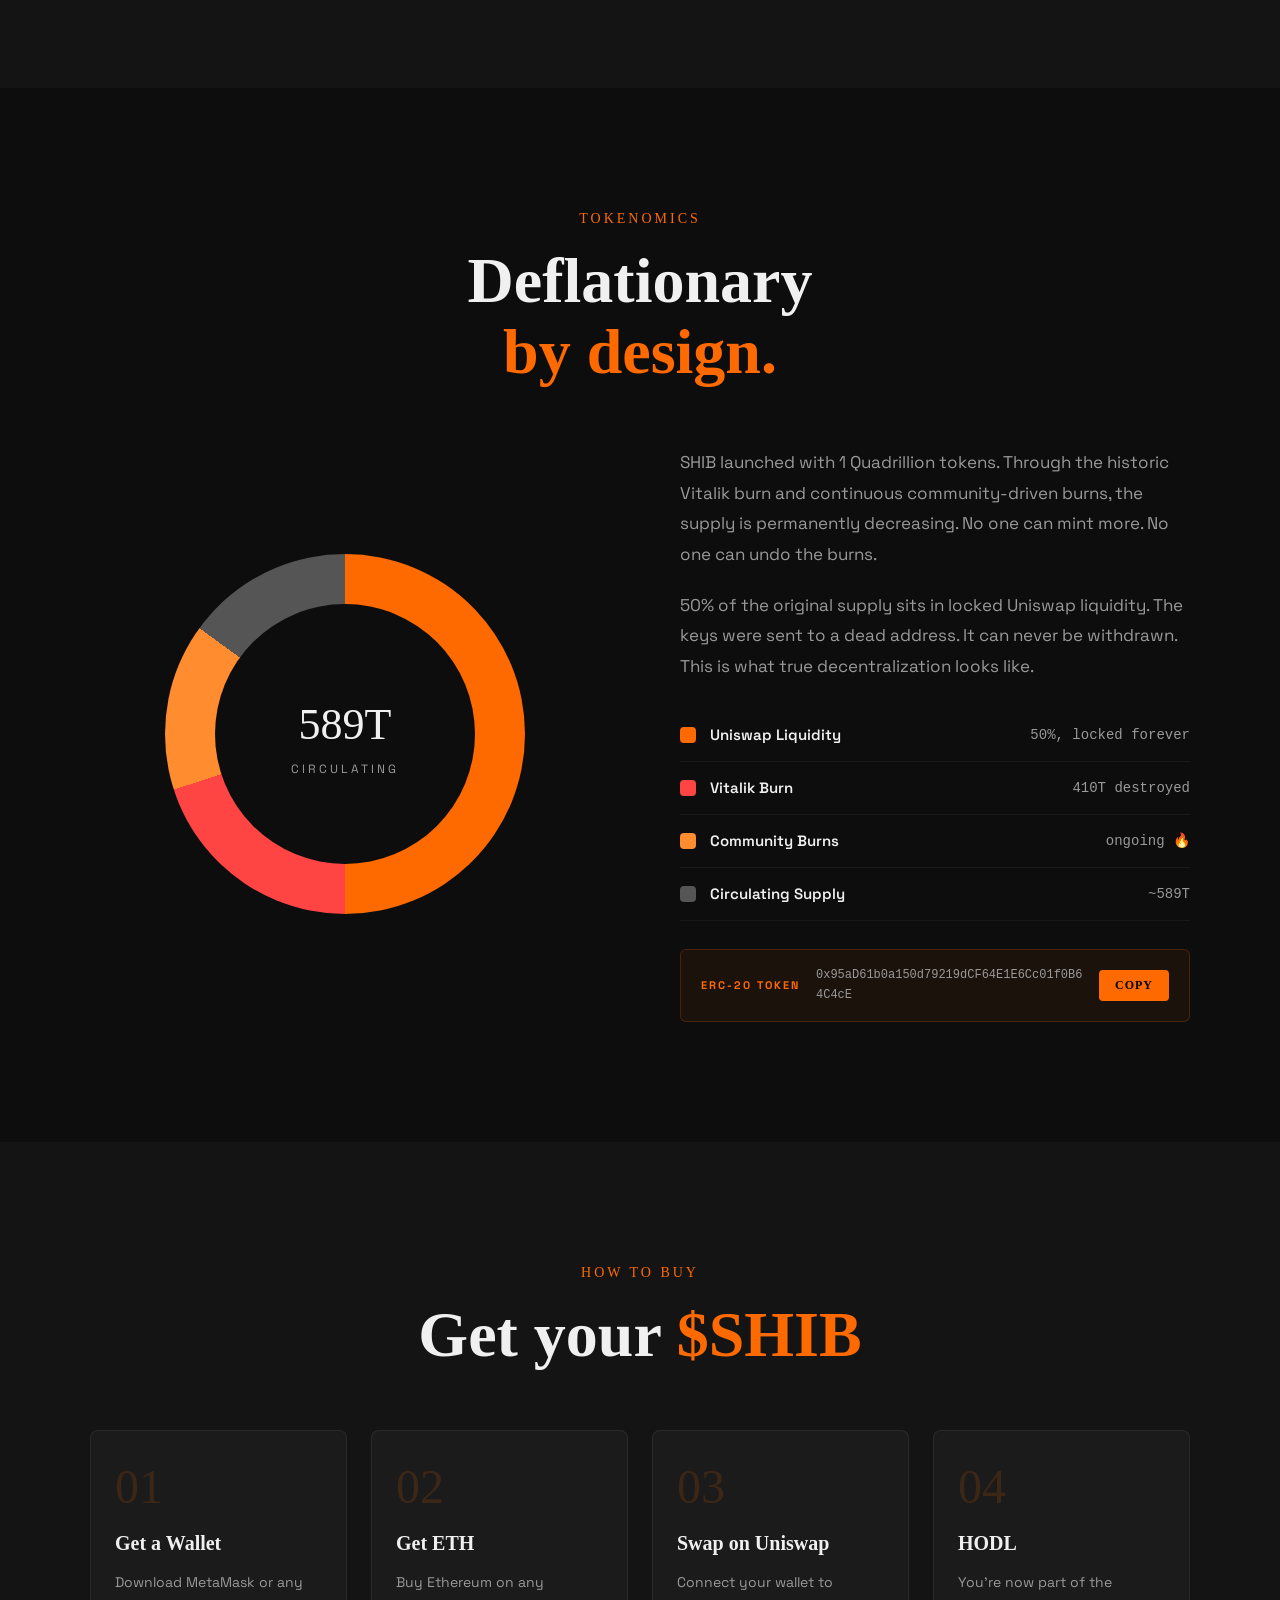
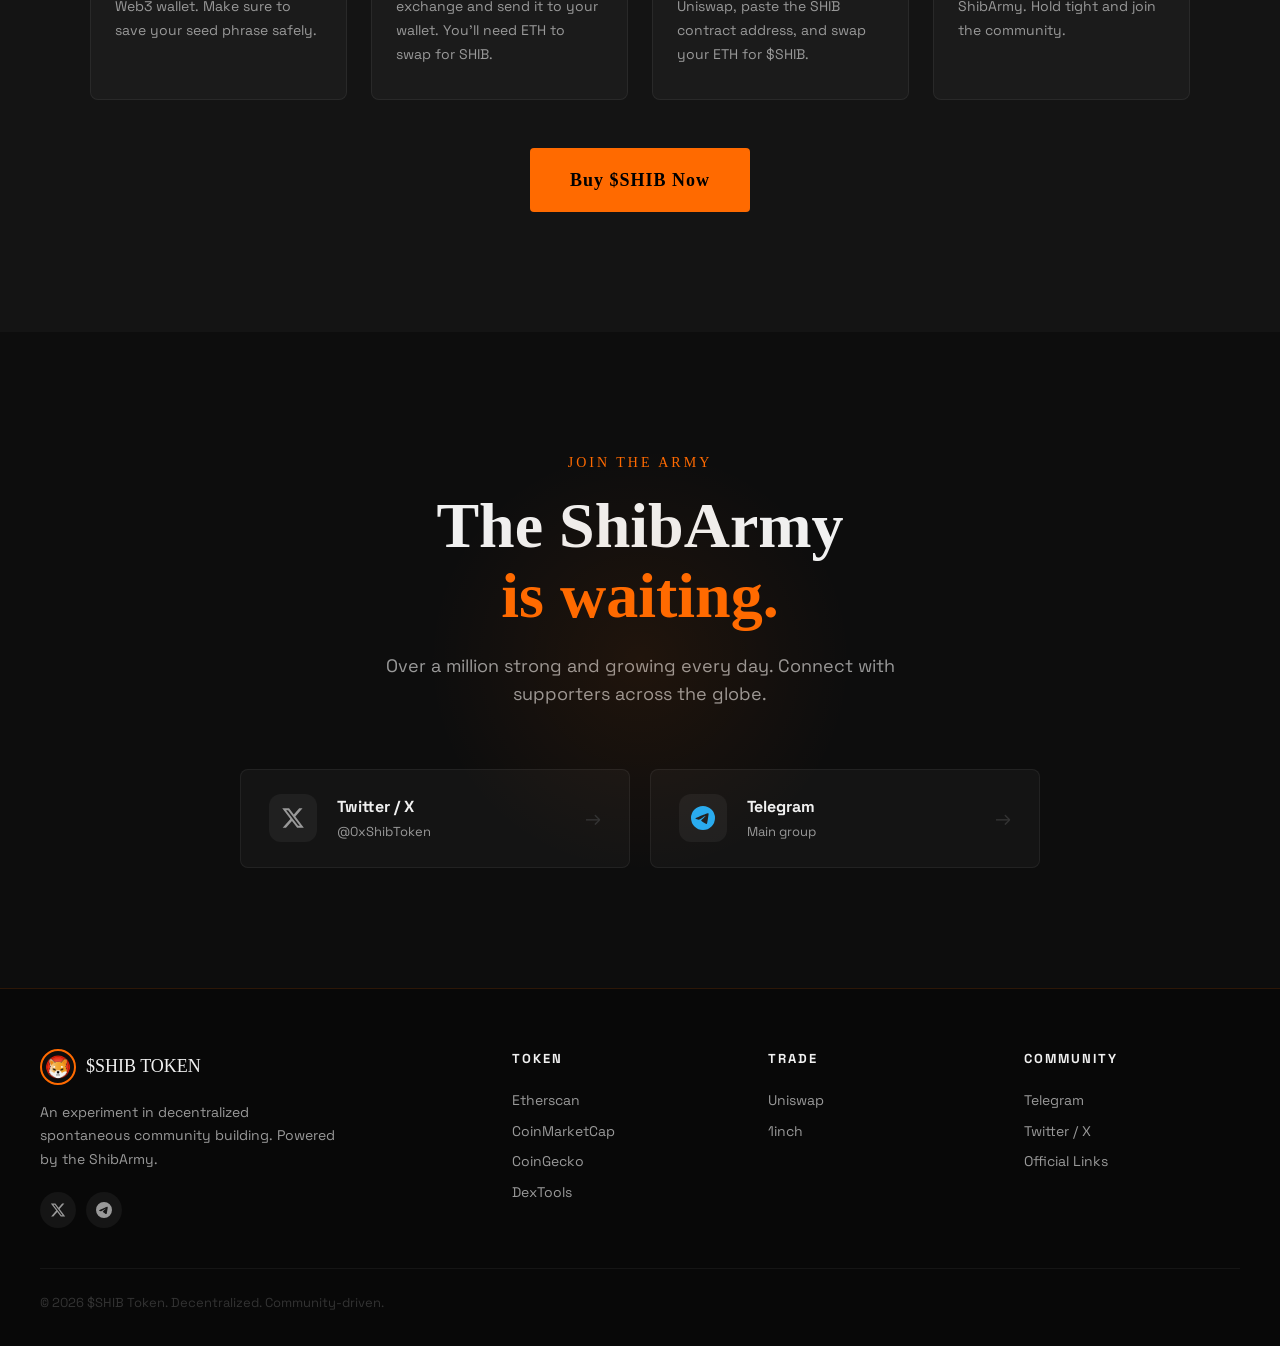
==== commit 455aabca: "Add Projects page to navigation and create Shib ecosystem showcase - Add PROJECTS nav link to index." ====
--- a/index.html
+++ b/index.html
@@ -44,9 +44,10 @@
     <li><a href="#tokenomics">Tokenomics</a></li>
     <li><a href="#how-to-buy">How to Buy</a></li>
     <li><a href="#community">Community</a></li>
+    <li><a href="projects.html">Projects</a></li>
   </ul>
   <div class="nav-socials">
-    <a href="https://x.com/0xShibToken" target="_blank" title="Twitter/X">
+    <a href="#" target="_blank" title="Twitter/X">
       <svg viewBox="0 0 24 24" fill="currentColor"><path d="M18.244 2.25h3.308l-7.227 8.26 8.502 11.24H16.17l-5.214-6.817L4.99 21.75H1.68l7.73-8.835L1.254 2.25H8.08l4.713 6.231zm-1.161 17.52h1.833L7.084 4.126H5.117z"/></svg>
     </a>
     <a href="https://t.me/+j9BqS_RCvS4wYzAx" target="_blank" title="Telegram">
@@ -78,7 +79,7 @@
       <a class="btn btn-outline" href="#about">Read the lore ↓</a>
     </div>
     <div class="hero-socials">
-      <a href="https://x.com/0xShibToken" target="_blank" class="social-icon" title="Twitter/X">
+      <a href="#" target="_blank" class="social-icon" title="Twitter/X">
         <svg viewBox="0 0 24 24" fill="currentColor"><path d="M18.244 2.25h3.308l-7.227 8.26 8.502 11.24H16.17l-5.214-6.817L4.99 21.75H1.68l7.73-8.835L1.254 2.25H8.08l4.713 6.231zm-1.161 17.52h1.833L7.084 4.126H5.117z"/></svg>
       </a>
       <a href="https://t.me/+j9BqS_RCvS4wYzAx" target="_blank" class="social-icon" title="Telegram">
@@ -285,7 +286,7 @@
     <p>Over a million strong and growing every day. Connect with supporters across the globe.</p>
   </div>
   <div class="social-links">
-    <a href="https://x.com/0xShibToken" target="_blank" class="social-link-card">
+    <a href="#" target="_blank" class="social-link-card">
       <div class="social-link-icon">
         <svg viewBox="0 0 24 24" fill="currentColor"><path d="M18.244 2.25h3.308l-7.227 8.26 8.502 11.24H16.17l-5.214-6.817L4.99 21.75H1.68l7.73-8.835L1.254 2.25H8.08l4.713 6.231zm-1.161 17.52h1.833L7.084 4.126H5.117z"/></svg>
       </div>
@@ -318,7 +319,7 @@
       </div>
       <p>An experiment in decentralized spontaneous community building. Powered by the ShibArmy.</p>
       <div class="footer-socials">
-        <a href="https://x.com/0xShibToken" target="_blank">
+        <a href="#" target="_blank">
           <svg viewBox="0 0 24 24" fill="currentColor"><path d="M18.244 2.25h3.308l-7.227 8.26 8.502 11.24H16.17l-5.214-6.817L4.99 21.75H1.68l7.73-8.835L1.254 2.25H8.08l4.713 6.231zm-1.161 17.52h1.833L7.084 4.126H5.117z"/></svg>
         </a>
         <a href="https://t.me/+j9BqS_RCvS4wYzAx" target="_blank">
@@ -341,7 +342,7 @@
     <div class="footer-links-col">
       <h5>Community</h5>
       <a href="https://t.me/+j9BqS_RCvS4wYzAx" target="_blank">Telegram</a>
-      <a href="https://x.com/0xShibToken" target="_blank">Twitter / X</a>
+      <a href="#" target="_blank">Twitter / X</a>
       <a href="https://linktr.ee/officialshibtoken" target="_blank">Official Links</a>
     </div>
   </div>
--- a/css/style.css
+++ b/css/style.css
@@ -841,6 +841,250 @@
   justify-content: space-between;
   font-size: 13px;
   color: var(--gray-dark);
+}
+
+/* NAV ACTIVE STATE */
+.nav-active {
+  color: var(--orange) !important;
+}
+
+/* =============================================
+   PROJECTS PAGE
+   ============================================= */
+
+/* PROJECTS HERO */
+.projects-hero {
+  min-height: 55vh;
+  display: flex;
+  align-items: center;
+  justify-content: center;
+  text-align: center;
+  padding: 160px 40px 60px;
+  position: relative;
+  overflow: hidden;
+}
+.projects-hero::before {
+  content: '';
+  position: absolute;
+  top: 30%;
+  left: 50%;
+  transform: translate(-50%, -50%);
+  width: 600px;
+  height: 600px;
+  border-radius: 50%;
+  background: radial-gradient(circle, rgba(255,106,0,0.08) 0%, transparent 60%);
+  pointer-events: none;
+}
+.projects-hero-content {
+  position: relative;
+  z-index: 2;
+  max-width: 700px;
+}
+.projects-hero-content h1 {
+  font-family: var(--font-marker);
+  font-size: clamp(42px, 6vw, 80px);
+  line-height: 1.1;
+  margin-bottom: 24px;
+}
+.projects-hero-content h1 em {
+  font-style: normal;
+  color: var(--orange);
+}
+.projects-hero-content p {
+  font-size: 18px;
+  color: var(--gray);
+  line-height: 1.8;
+  max-width: 560px;
+  margin: 0 auto;
+}
+
+/* PROJECTS SECTION */
+.projects-section {
+  padding: 40px 40px 120px;
+  max-width: 1100px;
+  margin: 0 auto;
+}
+.projects-grid {
+  display: flex;
+  flex-direction: column;
+  gap: 32px;
+}
+
+/* PROJECT CARD */
+.project-card {
+  display: block;
+  background: rgba(255,255,255,0.02);
+  border: 1px solid rgba(255,255,255,0.06);
+  border-radius: 12px;
+  padding: 40px;
+  transition: all 0.4s;
+  text-decoration: none;
+  color: inherit;
+}
+.project-card:hover {
+  border-color: rgba(255,106,0,0.35);
+  background: rgba(255,106,0,0.03);
+  transform: translateY(-4px);
+  box-shadow: 0 16px 48px rgba(0,0,0,0.3), 0 0 0 1px rgba(255,106,0,0.1);
+}
+.project-card-inner {
+  display: grid;
+  grid-template-columns: auto 1fr;
+  gap: 40px;
+  align-items: start;
+}
+
+/* PROJECT LOGO */
+.project-logo-wrap {
+  width: 100px;
+  height: 100px;
+  border-radius: 20px;
+  background: rgba(255,255,255,0.04);
+  border: 1px solid rgba(255,255,255,0.08);
+  display: flex;
+  align-items: center;
+  justify-content: center;
+  flex-shrink: 0;
+  overflow: hidden;
+  transition: all 0.4s;
+}
+.project-card:hover .project-logo-wrap {
+  border-color: rgba(255,106,0,0.3);
+  box-shadow: 0 0 30px rgba(255,106,0,0.15);
+}
+.project-logo {
+  width: 72px;
+  height: 72px;
+  object-fit: contain;
+}
+.project-logo-placeholder {
+  font-family: var(--font-marker);
+  font-size: 40px;
+  color: var(--gray-dark);
+}
+
+/* PROJECT INFO */
+.project-info {
+  flex: 1;
+  min-width: 0;
+}
+.project-name-row {
+  display: flex;
+  align-items: center;
+  gap: 14px;
+  margin-bottom: 6px;
+}
+.project-name-row h3 {
+  font-family: var(--font-marker);
+  font-size: 28px;
+  color: var(--white);
+}
+.project-badge {
+  display: inline-block;
+  background: rgba(34,197,94,0.15);
+  color: #22c55e;
+  font-size: 11px;
+  font-weight: 700;
+  letter-spacing: 2px;
+  padding: 4px 12px;
+  border-radius: 20px;
+  border: 1px solid rgba(34,197,94,0.25);
+  text-transform: uppercase;
+}
+.project-tagline {
+  font-size: 15px;
+  color: var(--orange);
+  font-weight: 600;
+  margin-bottom: 14px;
+  letter-spacing: 0.5px;
+}
+.project-desc {
+  font-size: 15px;
+  color: var(--gray);
+  line-height: 1.8;
+  margin-bottom: 20px;
+  max-width: 600px;
+}
+
+/* PROJECT TAGS */
+.project-tags {
+  display: flex;
+  gap: 8px;
+  flex-wrap: wrap;
+  margin-bottom: 20px;
+}
+.project-tags span {
+  font-size: 12px;
+  font-weight: 600;
+  letter-spacing: 1px;
+  text-transform: uppercase;
+  color: var(--gray);
+  background: rgba(255,255,255,0.04);
+  border: 1px solid rgba(255,255,255,0.08);
+  padding: 5px 14px;
+  border-radius: 20px;
+}
+
+/* PROJECT CTA */
+.project-cta {
+  display: inline-flex;
+  align-items: center;
+  gap: 8px;
+  font-size: 14px;
+  font-weight: 700;
+  color: var(--orange);
+  letter-spacing: 1px;
+  text-transform: uppercase;
+  transition: gap 0.3s;
+}
+.project-card:hover .project-cta {
+  gap: 14px;
+}
+.project-cta span {
+  transition: transform 0.3s;
+}
+.project-card:hover .project-cta span {
+  transform: translateX(4px);
+}
+
+/* COMING SOON CARD */
+.project-card-coming {
+  opacity: 0.5;
+  cursor: default;
+}
+.project-card-coming:hover {
+  transform: none;
+  border-color: rgba(255,255,255,0.06);
+  background: rgba(255,255,255,0.02);
+  box-shadow: none;
+}
+
+/* PROJECTS CTA SECTION */
+.projects-cta-section {
+  padding: 100px 40px;
+  background: var(--bg-card);
+  text-align: center;
+  border-top: 1px solid rgba(255,106,0,0.1);
+}
+.projects-cta-content {
+  max-width: 600px;
+  margin: 0 auto;
+}
+.projects-cta-content h2 {
+  font-family: var(--font-marker);
+  font-size: clamp(32px, 4.5vw, 56px);
+  line-height: 1.1;
+  margin-bottom: 20px;
+}
+.projects-cta-content h2 em {
+  font-style: normal;
+  color: var(--orange);
+}
+.projects-cta-content p {
+  font-size: 17px;
+  color: var(--gray);
+  line-height: 1.8;
+  margin-bottom: 36px;
 }
 
 /* RESPONSIVE */
@@ -858,6 +1102,8 @@
   .tokenomics-content { grid-template-columns: 1fr; }
   .steps-grid { grid-template-columns: 1fr 1fr; }
   .footer-top { grid-template-columns: 1fr 1fr; }
+  /* Projects tablet */
+  .project-card-inner { gap: 28px; }
 }
 
 @media (max-width: 768px) {
@@ -889,4 +1135,13 @@
   .footer-top { grid-template-columns: 1fr; }
   .footer-bottom { flex-direction: column; gap: 12px; text-align: center; }
   .marquee-wrap { font-size: 12px; }
-}
+  /* Projects responsive */
+  .projects-hero { padding: 120px 20px 40px; min-height: 40vh; }
+  .projects-section { padding: 20px 20px 80px; }
+  .project-card { padding: 24px; }
+  .project-card-inner { grid-template-columns: 1fr; gap: 20px; }
+  .project-logo-wrap { width: 72px; height: 72px; border-radius: 14px; }
+  .project-logo { width: 52px; height: 52px; }
+  .project-name-row h3 { font-size: 22px; }
+  .projects-cta-section { padding: 60px 20px; }
+}
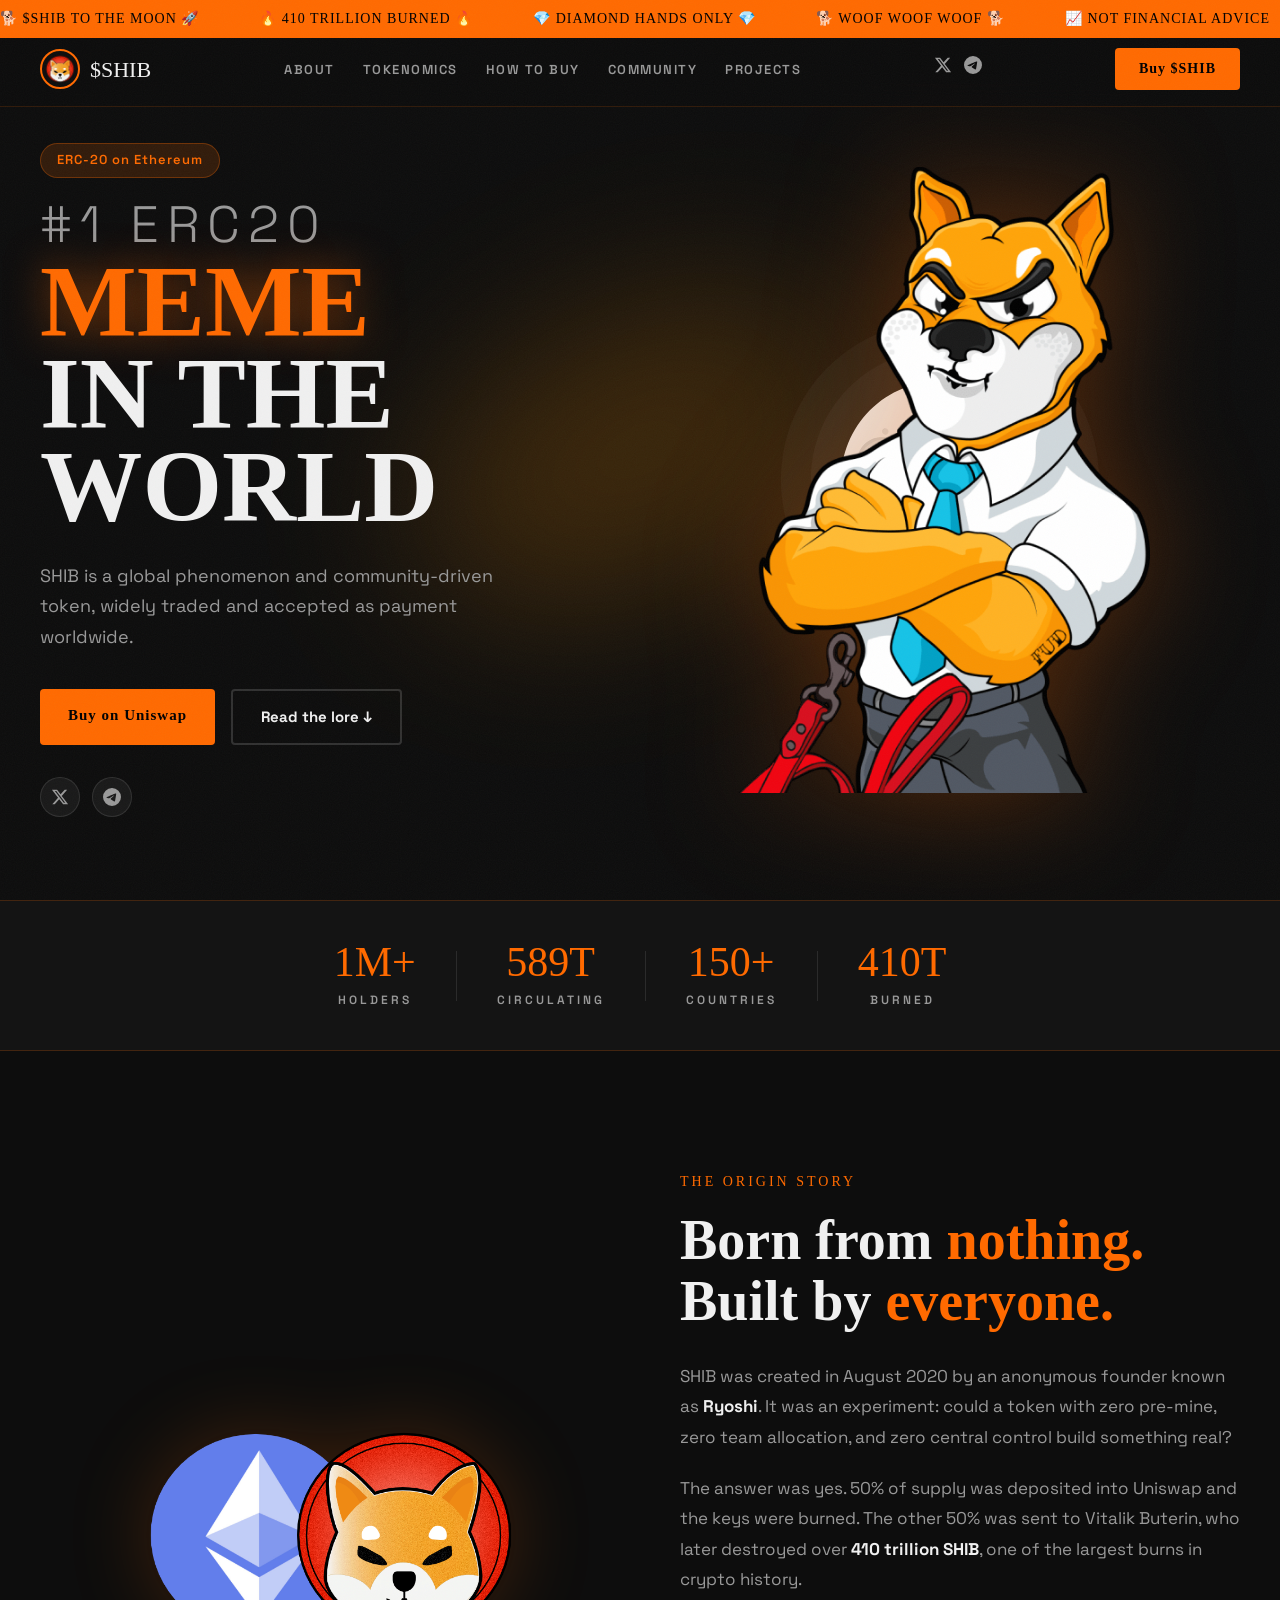
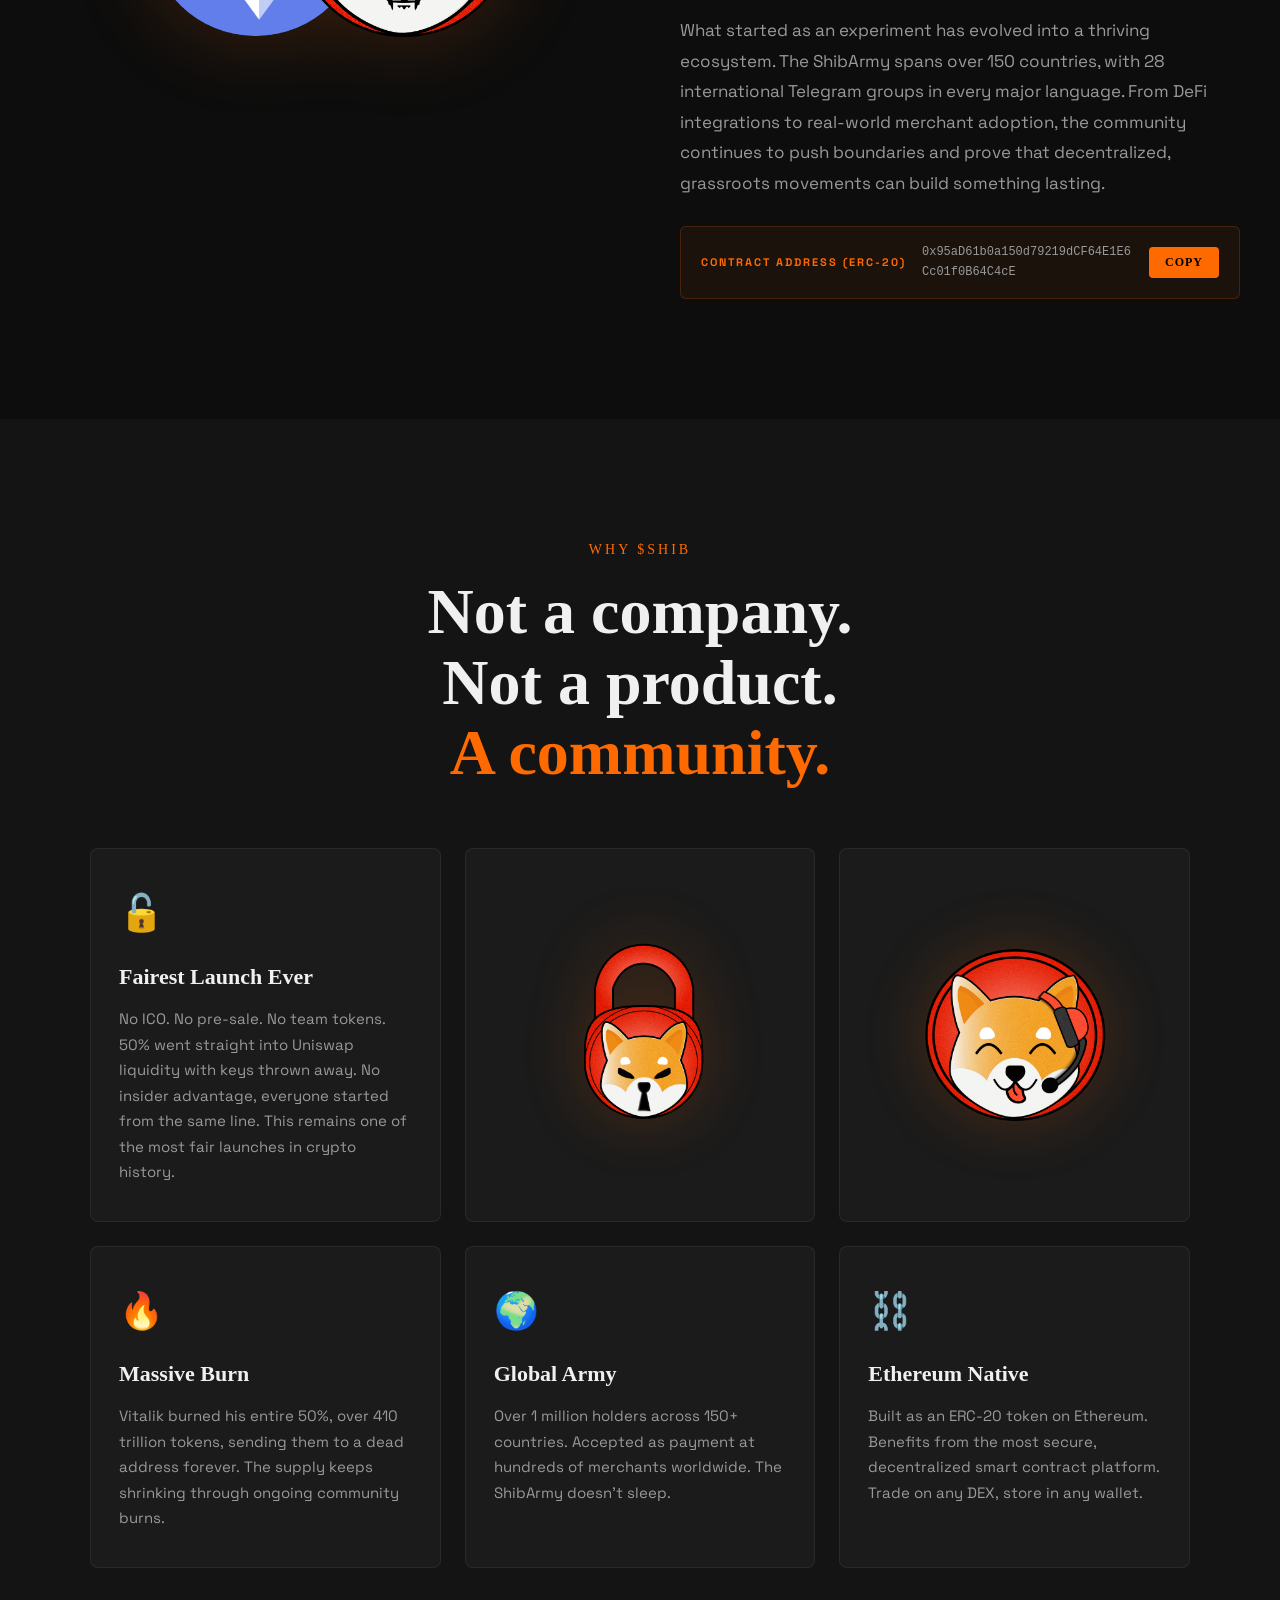
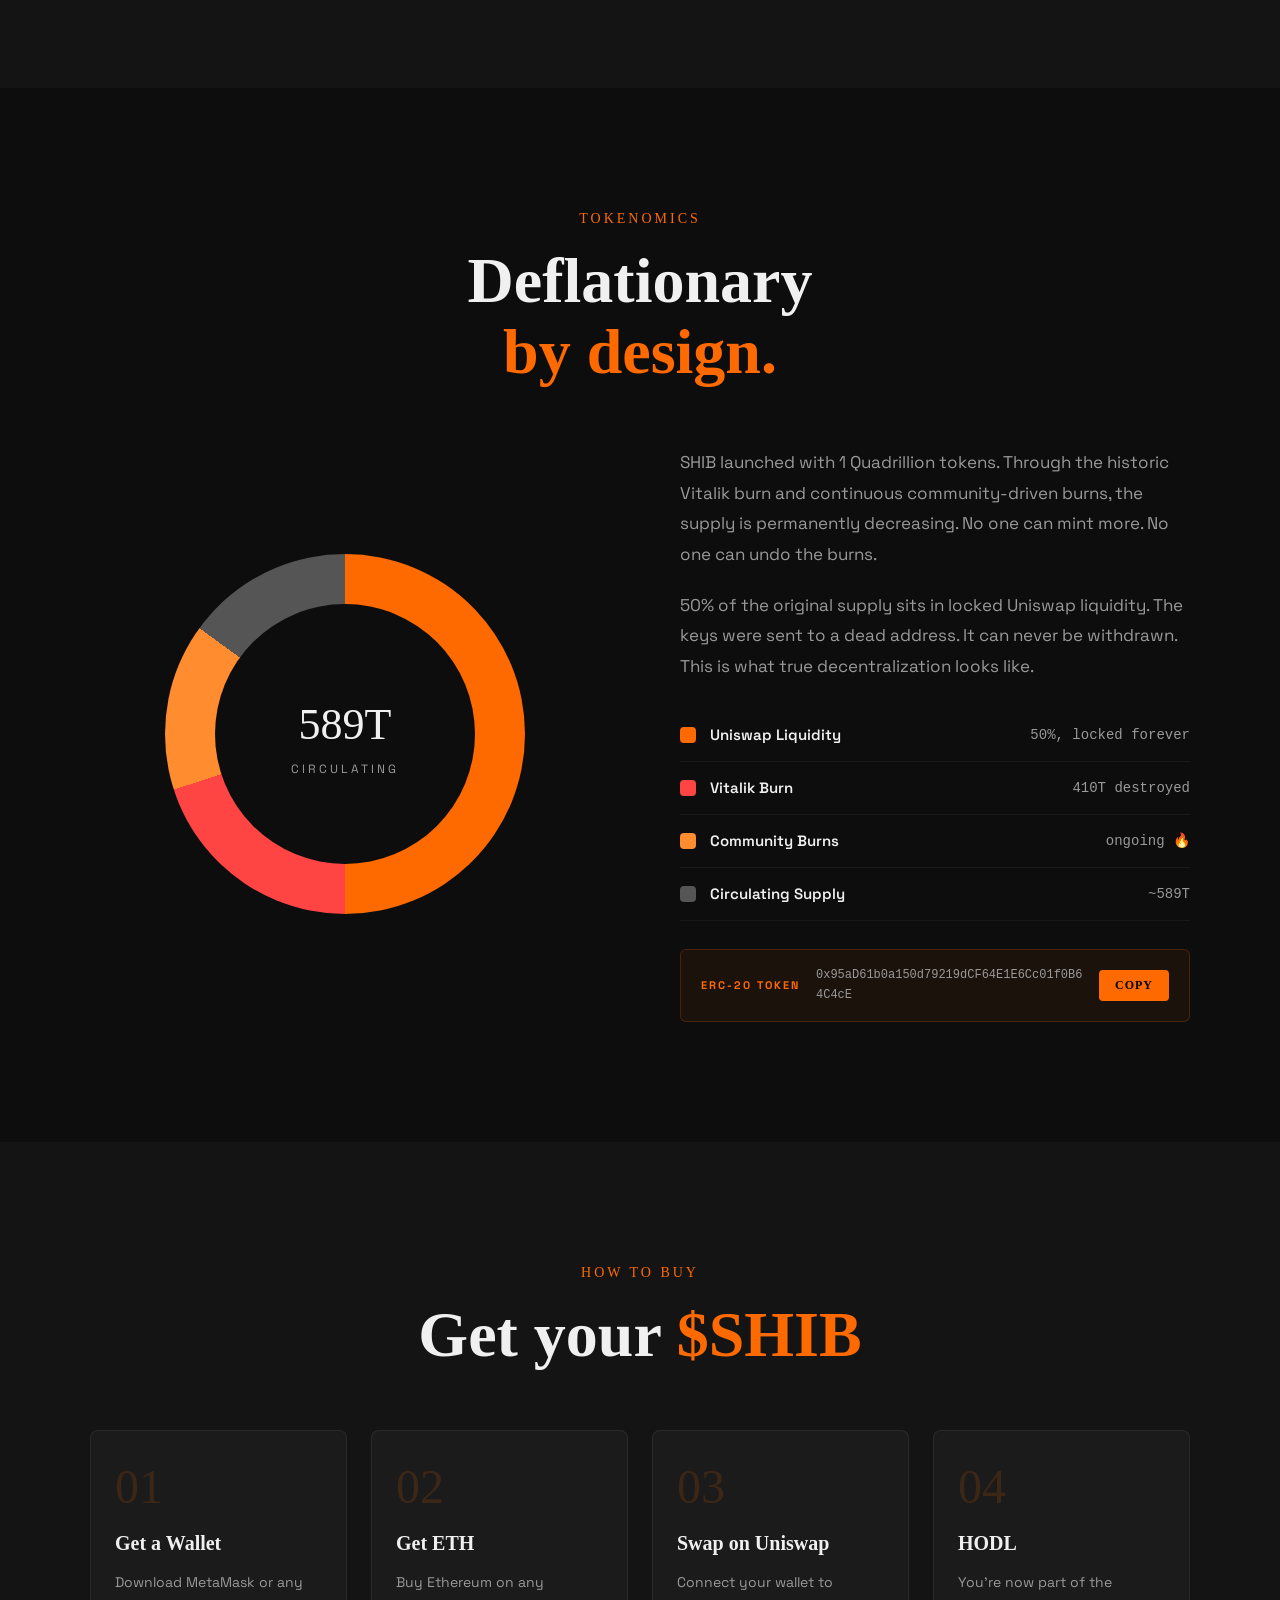
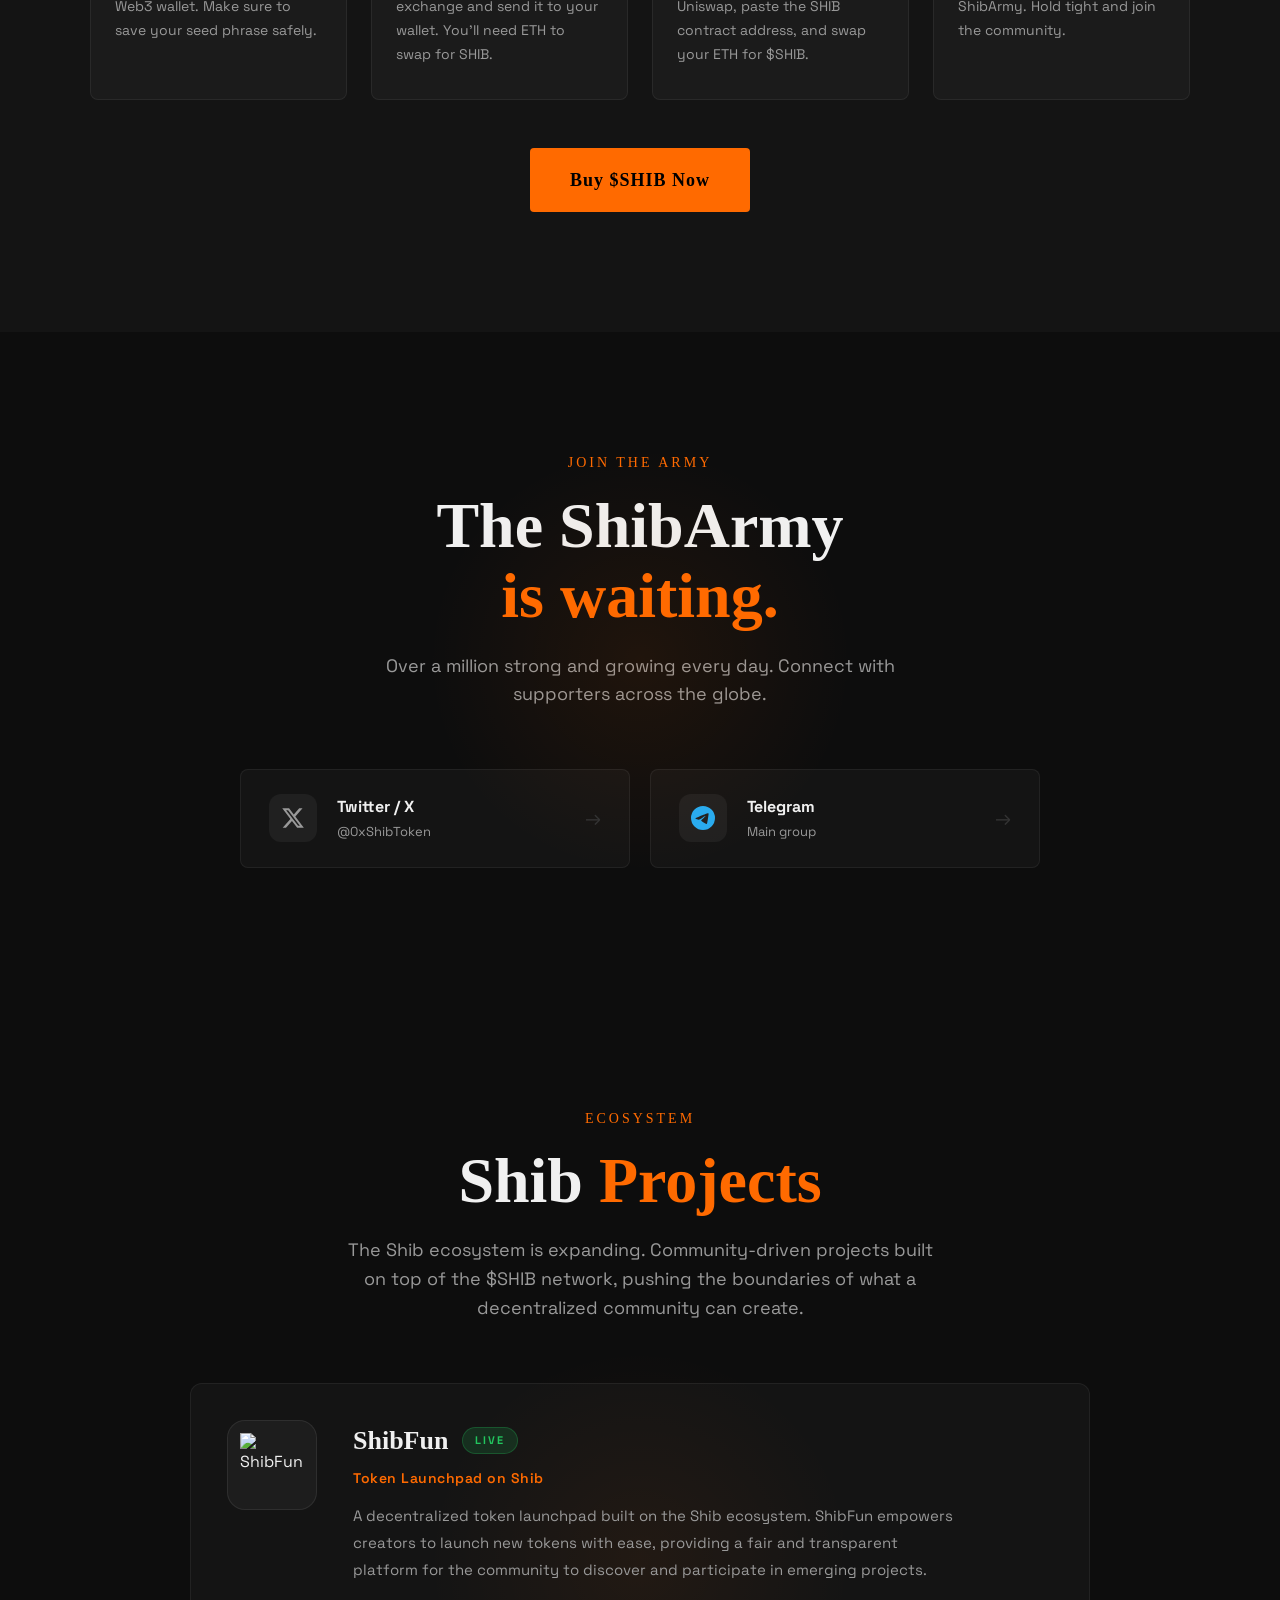
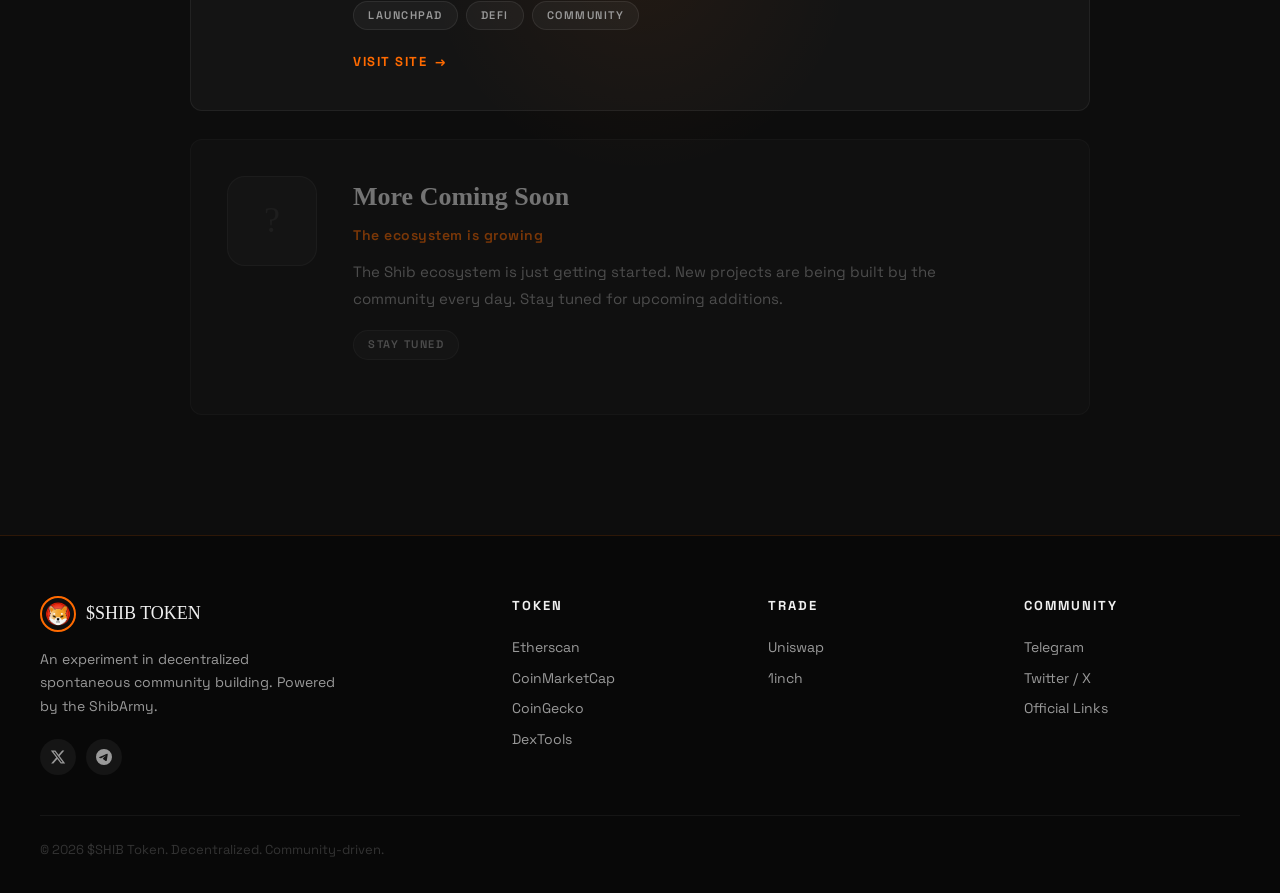
==== commit 4c81a03b: "Consolidate Projects into single index.html - Remove separate projects.html page - Add Projects sect" ====
--- a/index.html
+++ b/index.html
@@ -44,7 +44,7 @@
     <li><a href="#tokenomics">Tokenomics</a></li>
     <li><a href="#how-to-buy">How to Buy</a></li>
     <li><a href="#community">Community</a></li>
-    <li><a href="projects.html">Projects</a></li>
+    <li><a href="#projects">Projects</a></li>
   </ul>
   <div class="nav-socials">
     <a href="#" target="_blank" title="Twitter/X">
@@ -309,6 +309,56 @@
   </div>
 </section>
 
+<!-- PROJECTS -->
+<section class="projects" id="projects">
+  <div class="projects-bg-glow"></div>
+  <div class="section-header">
+    <div class="section-tag">ECOSYSTEM</div>
+    <h2>Shib <em>Projects</em></h2>
+    <p>The Shib ecosystem is expanding. Community-driven projects built on top of the $SHIB network, pushing the boundaries of what a decentralized community can create.</p>
+  </div>
+  <div class="projects-grid">
+    <a href="https://fun.shib.world/" target="_blank" class="project-card">
+      <div class="project-card-inner">
+        <div class="project-logo-wrap">
+          <img src="https://fun.shib.world/logo.png" alt="ShibFun" class="project-logo">
+        </div>
+        <div class="project-info">
+          <div class="project-name-row">
+            <h3>ShibFun</h3>
+            <span class="project-badge">LIVE</span>
+          </div>
+          <p class="project-tagline">Token Launchpad on Shib</p>
+          <p class="project-desc">A decentralized token launchpad built on the Shib ecosystem. ShibFun empowers creators to launch new tokens with ease, providing a fair and transparent platform for the community to discover and participate in emerging projects.</p>
+          <div class="project-tags">
+            <span>Launchpad</span>
+            <span>DeFi</span>
+            <span>Community</span>
+          </div>
+          <div class="project-cta">Visit Site <span>→</span></div>
+        </div>
+      </div>
+    </a>
+    <div class="project-card project-card-coming">
+      <div class="project-card-inner">
+        <div class="project-logo-wrap">
+          <div class="project-logo-placeholder">?</div>
+        </div>
+        <div class="project-info">
+          <div class="project-name-row">
+            <h3>More Coming Soon</h3>
+          </div>
+          <p class="project-tagline">The ecosystem is growing</p>
+          <p class="project-desc">The Shib ecosystem is just getting started. New projects are being built by the community every day. Stay tuned for upcoming additions.</p>
+          <div class="project-tags">
+            <span>Stay Tuned</span>
+          </div>
+        </div>
+      </div>
+    </div>
+  </div>
+</section>
+
 <!-- FOOTER -->
 <footer>
   <div class="footer-top">
--- a/css/style.css
+++ b/css/style.css
@@ -849,74 +849,41 @@
 }
 
 /* =============================================
-   PROJECTS PAGE
+   PROJECTS SECTION (within index.html)
    ============================================= */
 
-/* PROJECTS HERO */
-.projects-hero {
-  min-height: 55vh;
-  display: flex;
-  align-items: center;
-  justify-content: center;
-  text-align: center;
-  padding: 160px 40px 60px;
+.projects {
+  padding: 120px 40px;
   position: relative;
   overflow: hidden;
 }
-.projects-hero::before {
-  content: '';
+.projects-bg-glow {
   position: absolute;
-  top: 30%;
-  left: 50%;
+  width: 500px; height: 500px;
+  border-radius: 50%;
+  background: radial-gradient(circle, rgba(255,106,0,0.06) 0%, transparent 60%);
+  top: 50%; left: 50%;
   transform: translate(-50%, -50%);
-  width: 600px;
-  height: 600px;
-  border-radius: 50%;
-  background: radial-gradient(circle, rgba(255,106,0,0.08) 0%, transparent 60%);
   pointer-events: none;
 }
-.projects-hero-content {
+
+.projects-grid {
+  display: flex;
+  flex-direction: column;
+  gap: 28px;
+  max-width: 900px;
+  margin: 0 auto;
   position: relative;
   z-index: 2;
-  max-width: 700px;
-}
-.projects-hero-content h1 {
-  font-family: var(--font-marker);
-  font-size: clamp(42px, 6vw, 80px);
-  line-height: 1.1;
-  margin-bottom: 24px;
-}
-.projects-hero-content h1 em {
-  font-style: normal;
-  color: var(--orange);
-}
-.projects-hero-content p {
-  font-size: 18px;
-  color: var(--gray);
-  line-height: 1.8;
-  max-width: 560px;
-  margin: 0 auto;
-}
-
-/* PROJECTS SECTION */
-.projects-section {
-  padding: 40px 40px 120px;
-  max-width: 1100px;
-  margin: 0 auto;
-}
-.projects-grid {
-  display: flex;
-  flex-direction: column;
-  gap: 32px;
 }
 
 /* PROJECT CARD */
 .project-card {
   display: block;
-  background: rgba(255,255,255,0.02);
+  background: rgba(255,255,255,0.03);
   border: 1px solid rgba(255,255,255,0.06);
   border-radius: 12px;
-  padding: 40px;
+  padding: 36px;
   transition: all 0.4s;
   text-decoration: none;
   color: inherit;
@@ -930,15 +897,15 @@
 .project-card-inner {
   display: grid;
   grid-template-columns: auto 1fr;
-  gap: 40px;
+  gap: 36px;
   align-items: start;
 }
 
 /* PROJECT LOGO */
 .project-logo-wrap {
-  width: 100px;
-  height: 100px;
-  border-radius: 20px;
+  width: 90px;
+  height: 90px;
+  border-radius: 18px;
   background: rgba(255,255,255,0.04);
   border: 1px solid rgba(255,255,255,0.08);
   display: flex;
@@ -953,13 +920,13 @@
   box-shadow: 0 0 30px rgba(255,106,0,0.15);
 }
 .project-logo {
-  width: 72px;
-  height: 72px;
+  width: 64px;
+  height: 64px;
   object-fit: contain;
 }
 .project-logo-placeholder {
   font-family: var(--font-marker);
-  font-size: 40px;
+  font-size: 36px;
   color: var(--gray-dark);
 }
 
@@ -976,7 +943,7 @@
 }
 .project-name-row h3 {
   font-family: var(--font-marker);
-  font-size: 28px;
+  font-size: 26px;
   color: var(--white);
 }
 .project-badge {
@@ -992,17 +959,17 @@
   text-transform: uppercase;
 }
 .project-tagline {
-  font-size: 15px;
+  font-size: 14px;
   color: var(--orange);
   font-weight: 600;
-  margin-bottom: 14px;
+  margin-bottom: 12px;
   letter-spacing: 0.5px;
 }
 .project-desc {
   font-size: 15px;
   color: var(--gray);
   line-height: 1.8;
-  margin-bottom: 20px;
+  margin-bottom: 18px;
   max-width: 600px;
 }
 
@@ -1011,12 +978,12 @@
   display: flex;
   gap: 8px;
   flex-wrap: wrap;
-  margin-bottom: 20px;
+  margin-bottom: 18px;
 }
 .project-tags span {
-  font-size: 12px;
+  font-size: 11px;
   font-weight: 600;
-  letter-spacing: 1px;
+  letter-spacing: 1.5px;
   text-transform: uppercase;
   color: var(--gray);
   background: rgba(255,255,255,0.04);
@@ -1030,10 +997,10 @@
   display: inline-flex;
   align-items: center;
   gap: 8px;
-  font-size: 14px;
+  font-size: 13px;
   font-weight: 700;
   color: var(--orange);
-  letter-spacing: 1px;
+  letter-spacing: 1.5px;
   text-transform: uppercase;
   transition: gap 0.3s;
 }
@@ -1049,42 +1016,14 @@
 
 /* COMING SOON CARD */
 .project-card-coming {
-  opacity: 0.5;
+  opacity: 0.45;
   cursor: default;
 }
 .project-card-coming:hover {
   transform: none;
   border-color: rgba(255,255,255,0.06);
-  background: rgba(255,255,255,0.02);
+  background: rgba(255,255,255,0.03);
   box-shadow: none;
-}
-
-/* PROJECTS CTA SECTION */
-.projects-cta-section {
-  padding: 100px 40px;
-  background: var(--bg-card);
-  text-align: center;
-  border-top: 1px solid rgba(255,106,0,0.1);
-}
-.projects-cta-content {
-  max-width: 600px;
-  margin: 0 auto;
-}
-.projects-cta-content h2 {
-  font-family: var(--font-marker);
-  font-size: clamp(32px, 4.5vw, 56px);
-  line-height: 1.1;
-  margin-bottom: 20px;
-}
-.projects-cta-content h2 em {
-  font-style: normal;
-  color: var(--orange);
-}
-.projects-cta-content p {
-  font-size: 17px;
-  color: var(--gray);
-  line-height: 1.8;
-  margin-bottom: 36px;
 }
 
 /* RESPONSIVE */
@@ -1103,7 +1042,9 @@
   .steps-grid { grid-template-columns: 1fr 1fr; }
   .footer-top { grid-template-columns: 1fr 1fr; }
   /* Projects tablet */
-  .project-card-inner { gap: 28px; }
+  .projects { padding: 80px 20px; }
+  .project-card { padding: 28px; }
+  .project-card-inner { gap: 24px; }
 }
 
 @media (max-width: 768px) {
@@ -1135,13 +1076,11 @@
   .footer-top { grid-template-columns: 1fr; }
   .footer-bottom { flex-direction: column; gap: 12px; text-align: center; }
   .marquee-wrap { font-size: 12px; }
-  /* Projects responsive */
-  .projects-hero { padding: 120px 20px 40px; min-height: 40vh; }
-  .projects-section { padding: 20px 20px 80px; }
-  .project-card { padding: 24px; }
-  .project-card-inner { grid-template-columns: 1fr; gap: 20px; }
-  .project-logo-wrap { width: 72px; height: 72px; border-radius: 14px; }
-  .project-logo { width: 52px; height: 52px; }
-  .project-name-row h3 { font-size: 22px; }
-  .projects-cta-section { padding: 60px 20px; }
-}
+  /* Projects mobile */
+  .projects { padding: 80px 20px; }
+  .project-card { padding: 20px; }
+  .project-card-inner { grid-template-columns: 1fr; gap: 18px; }
+  .project-logo-wrap { width: 64px; height: 64px; border-radius: 14px; }
+  .project-logo { width: 46px; height: 46px; }
+  .project-name-row h3 { font-size: 20px; }
+}
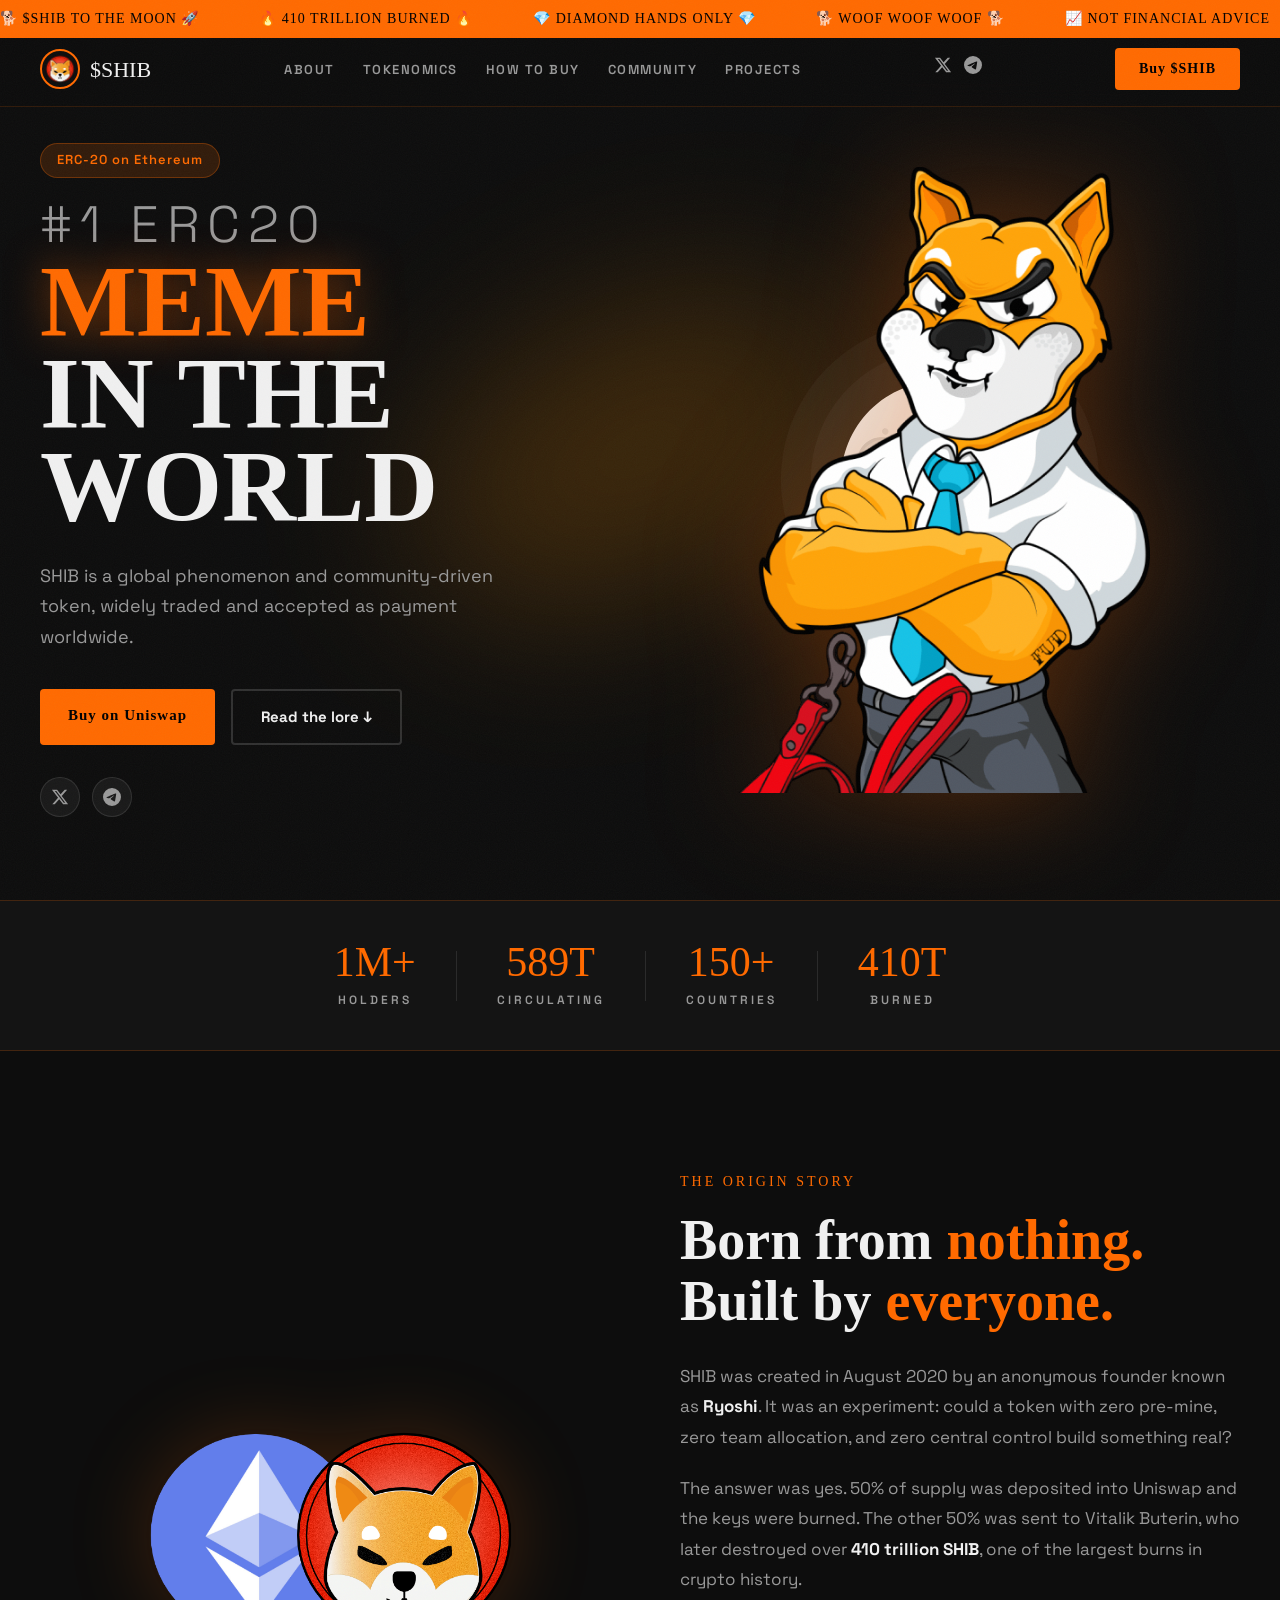
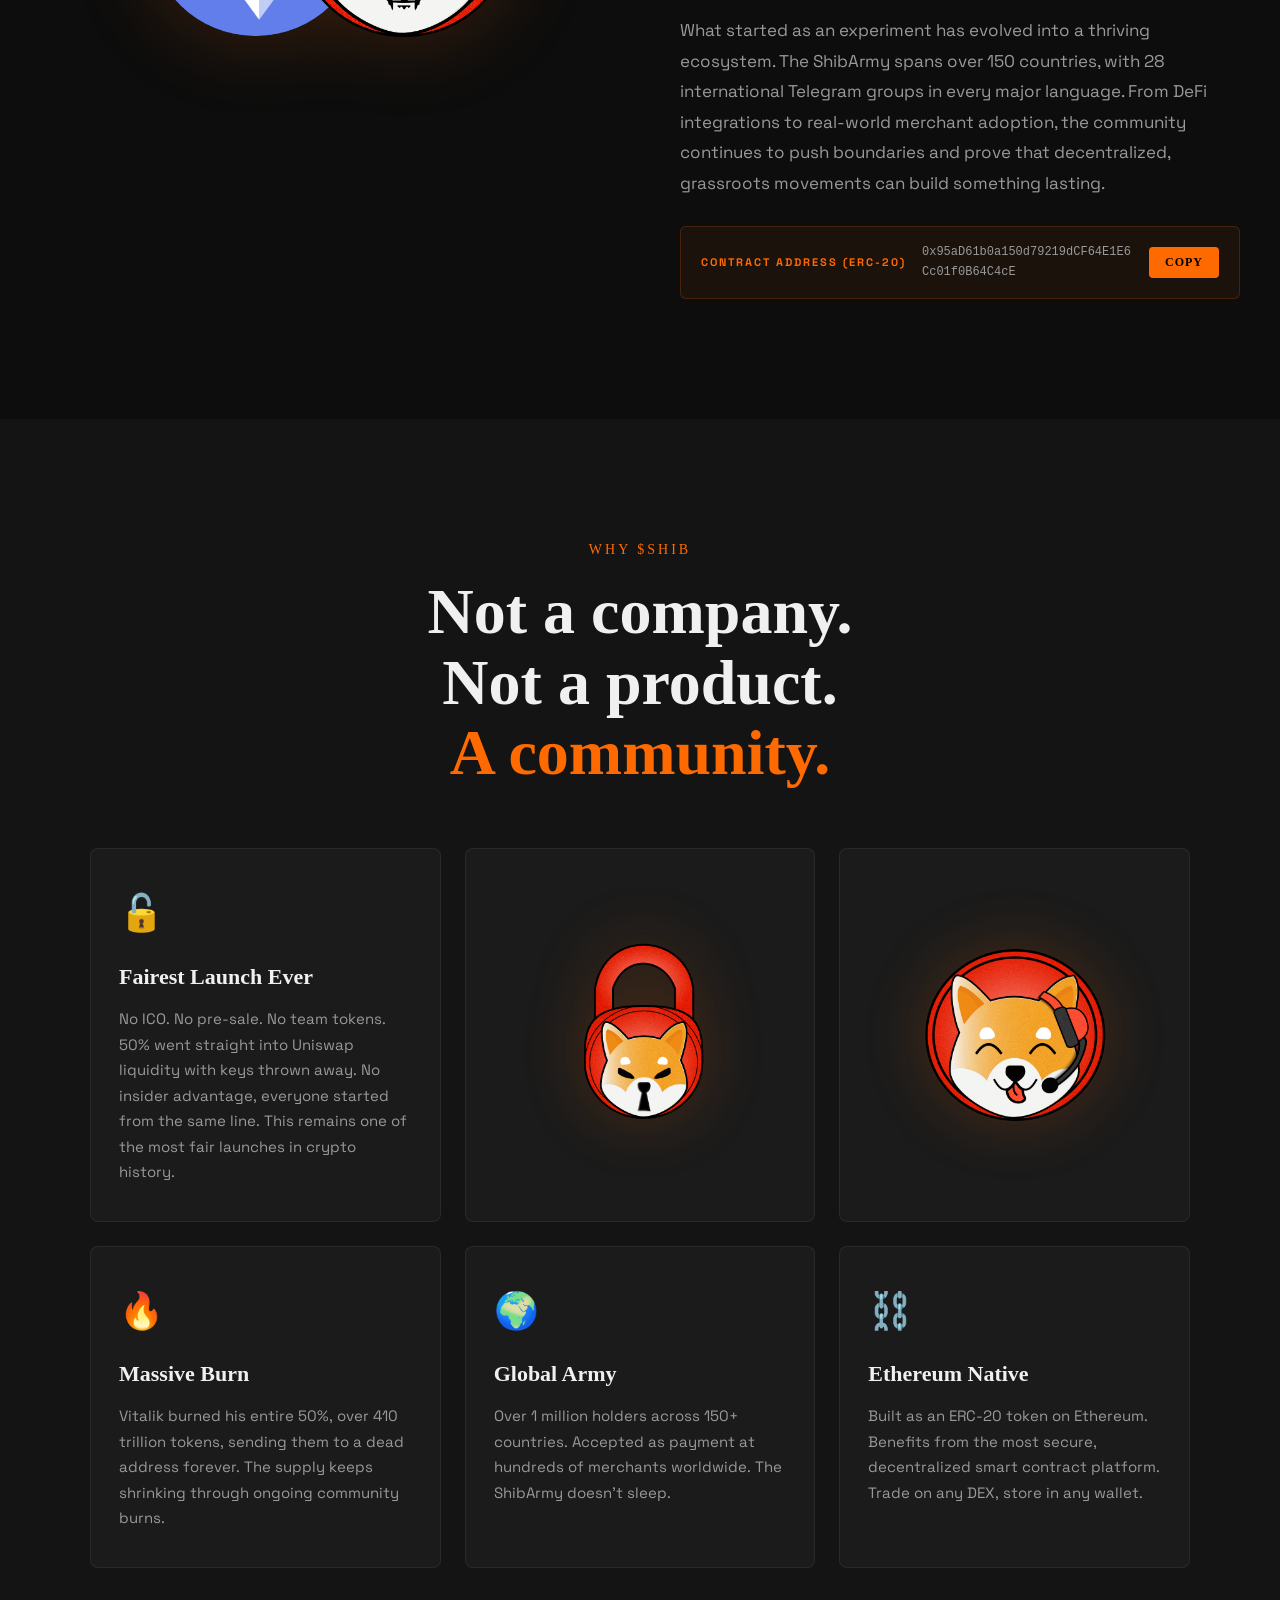
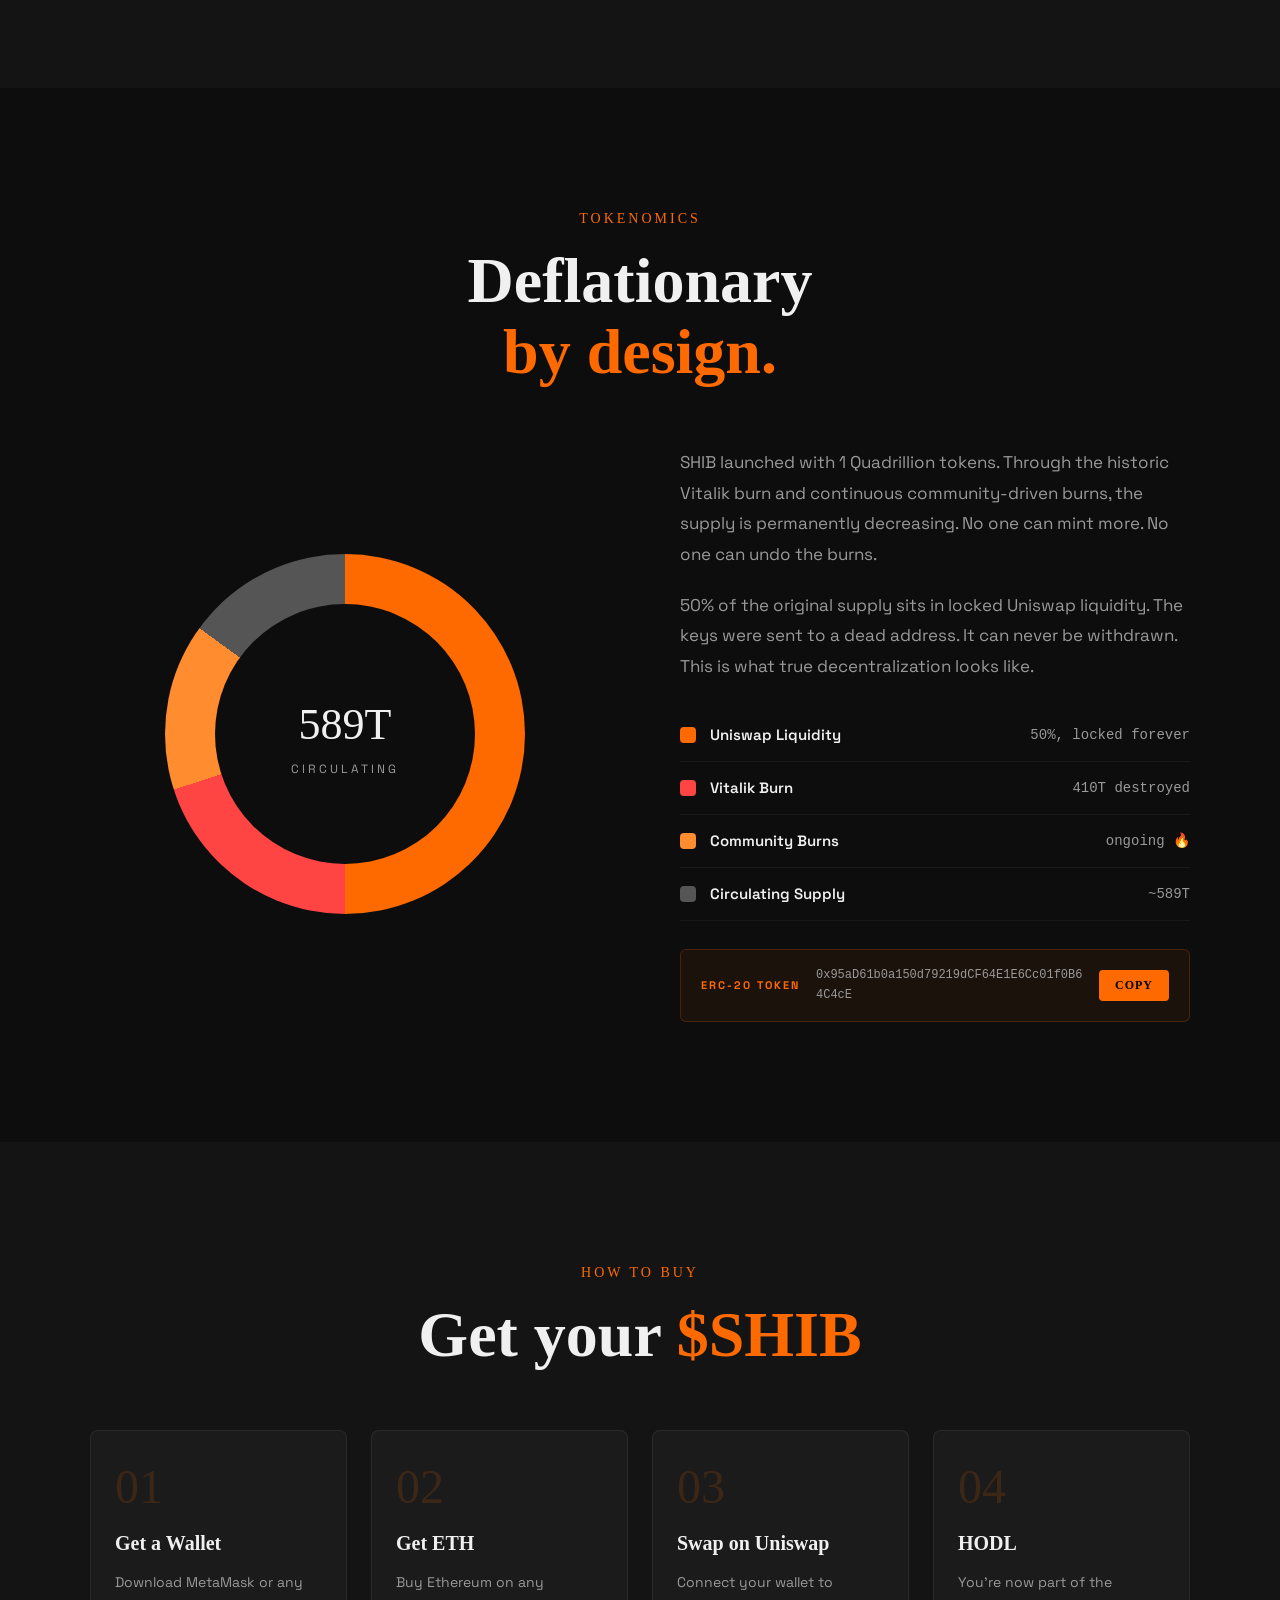
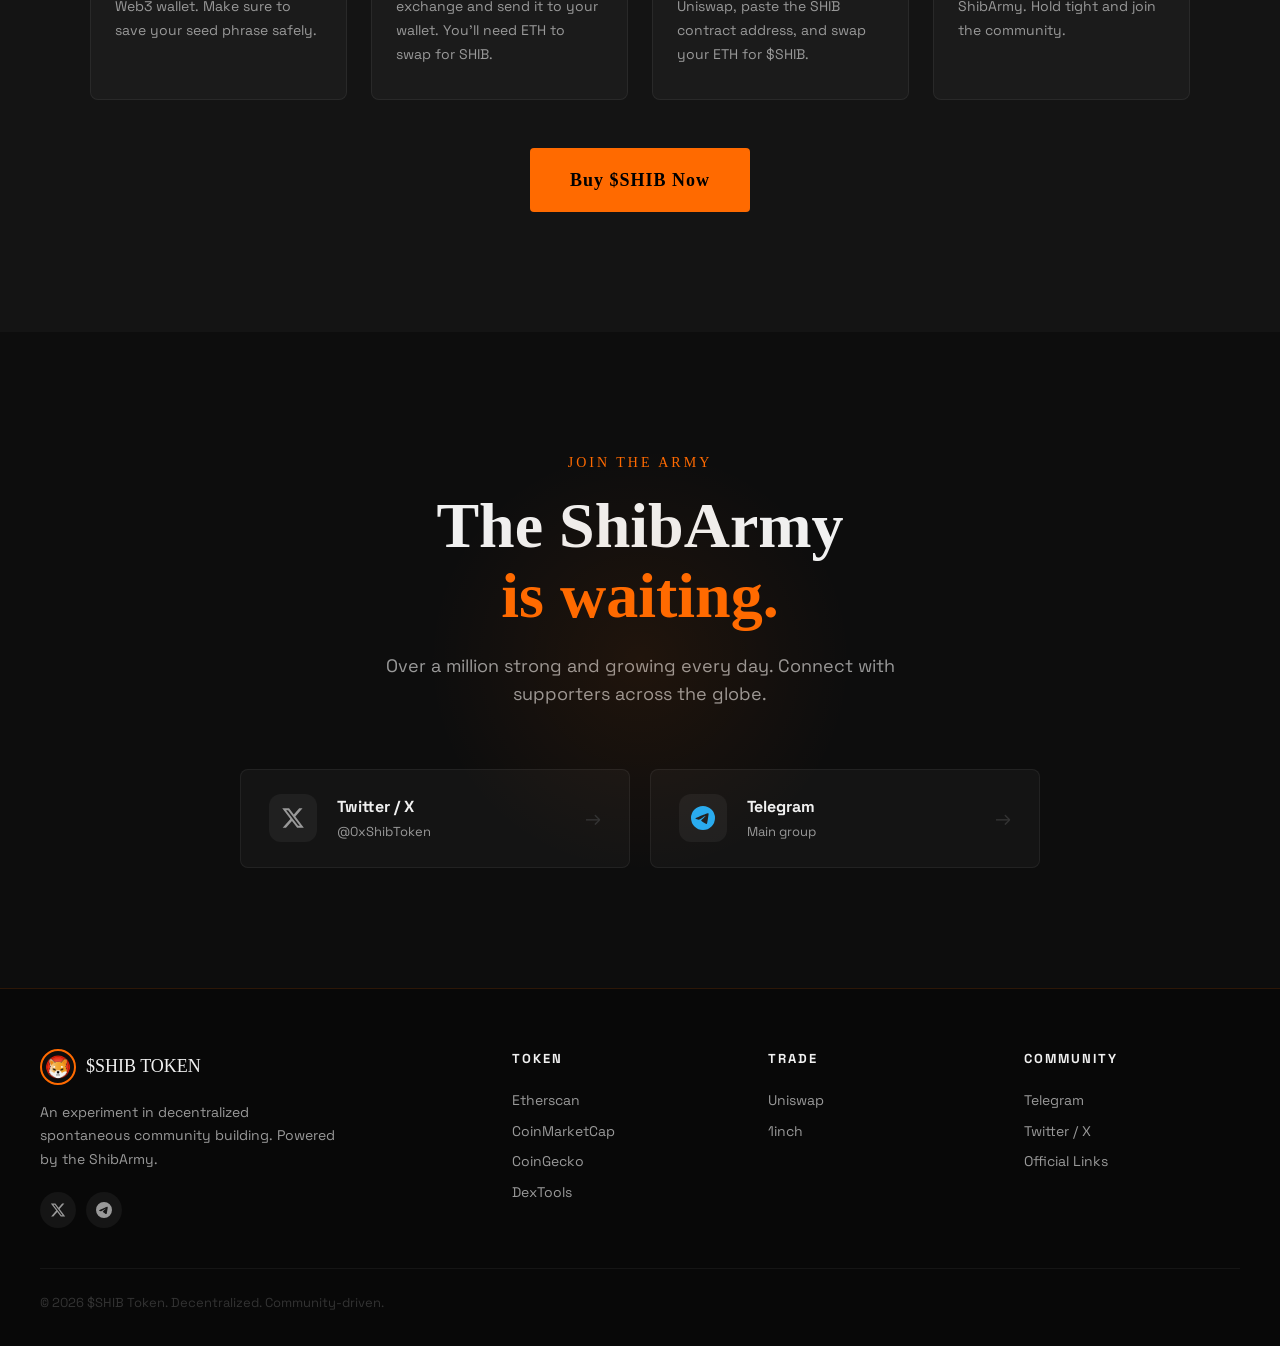
==== commit edf2e6a3: "feat: separate Projects into independent tab page - Wrap main content and Projects in separate tab p" ====
--- a/index.html
+++ b/index.html
@@ -40,11 +40,11 @@
     <span>$SHIB</span>
   </a>
   <ul>
-    <li><a href="#about">About</a></li>
-    <li><a href="#tokenomics">Tokenomics</a></li>
-    <li><a href="#how-to-buy">How to Buy</a></li>
-    <li><a href="#community">Community</a></li>
-    <li><a href="#projects">Projects</a></li>
+    <li><a href="#about" data-tab="main">About</a></li>
+    <li><a href="#tokenomics" data-tab="main">Tokenomics</a></li>
+    <li><a href="#how-to-buy" data-tab="main">How to Buy</a></li>
+    <li><a href="#community" data-tab="main">Community</a></li>
+    <li><a href="#projects" data-tab="projects">Projects</a></li>
   </ul>
   <div class="nav-socials">
     <a href="#" target="_blank" title="Twitter/X">
@@ -57,6 +57,9 @@
   <a class="buy-btn" href="https://app.uniswap.org/#/swap?outputCurrency=0x95ad61b0a150d79219dcf64e1e6cc01f0b64c4ce" target="_blank">Buy $SHIB</a>
   <button class="mobile-toggle" onclick="document.querySelector('nav ul').classList.toggle('open')">☰</button>
 </nav>
+
+<!-- TAB: MAIN CONTENT -->
+<div class="tab-main tab-panel active">
 
 <!-- HERO -->
 <section class="hero">
@@ -309,7 +312,11 @@
   </div>
 </section>
 
-<!-- PROJECTS -->
+</div><!-- /tab-main -->
+
+<!-- TAB: PROJECTS -->
+<div class="tab-projects tab-panel">
+
 <section class="projects" id="projects">
   <div class="projects-bg-glow"></div>
   <div class="section-header">
@@ -359,7 +366,9 @@
   </div>
 </section>
 
-<!-- FOOTER -->
+</div><!-- /tab-projects -->
+
+<!-- FOOTER (shared) -->
 <footer>
   <div class="footer-top">
     <div class="footer-brand-col">
@@ -415,11 +424,36 @@
   });
 }
 
-document.querySelectorAll('a[href^="#"]').forEach(a => {
+// Tab switching
+function switchTab(tabName) {
+  document.querySelectorAll('.tab-panel').forEach(p => p.classList.remove('active'));
+  const target = document.querySelector('.tab-' + tabName);
+  if (target) target.classList.add('active');
+  // Update nav active state
+  document.querySelectorAll('nav ul a').forEach(a => {
+    a.classList.toggle('nav-active', a.getAttribute('data-tab') === tabName);
+  });
+  window.scrollTo({ top: 0, behavior: 'smooth' });
+  // Close mobile menu
+  const navUl = document.querySelector('nav ul');
+  if (navUl) navUl.classList.remove('open');
+}
+
+document.querySelectorAll('a[data-tab]').forEach(a => {
   a.addEventListener('click', e => {
     e.preventDefault();
-    const t = document.querySelector(a.getAttribute('href'));
-    if (t) t.scrollIntoView({ behavior: 'smooth', block: 'start' });
+    const tab = a.getAttribute('data-tab');
+    switchTab(tab);
+    // If main tab, scroll to section after a brief delay
+    if (tab === 'main') {
+      const href = a.getAttribute('href');
+      if (href && href !== '#') {
+        setTimeout(() => {
+          const el = document.querySelector(href);
+          if (el) el.scrollIntoView({ behavior: 'smooth', block: 'start' });
+        }, 100);
+      }
+    }
   });
 });
 
--- a/css/style.css
+++ b/css/style.css
@@ -848,6 +848,14 @@
   color: var(--orange) !important;
 }
 
+/* TAB PANELS */
+.tab-panel {
+  display: none;
+}
+.tab-panel.active {
+  display: block;
+}
+
 /* =============================================
    PROJECTS SECTION (within index.html)
    ============================================= */
@@ -856,6 +864,7 @@
   padding: 120px 40px;
   position: relative;
   overflow: hidden;
+  min-height: calc(100vh - 200px);
 }
 .projects-bg-glow {
   position: absolute;
